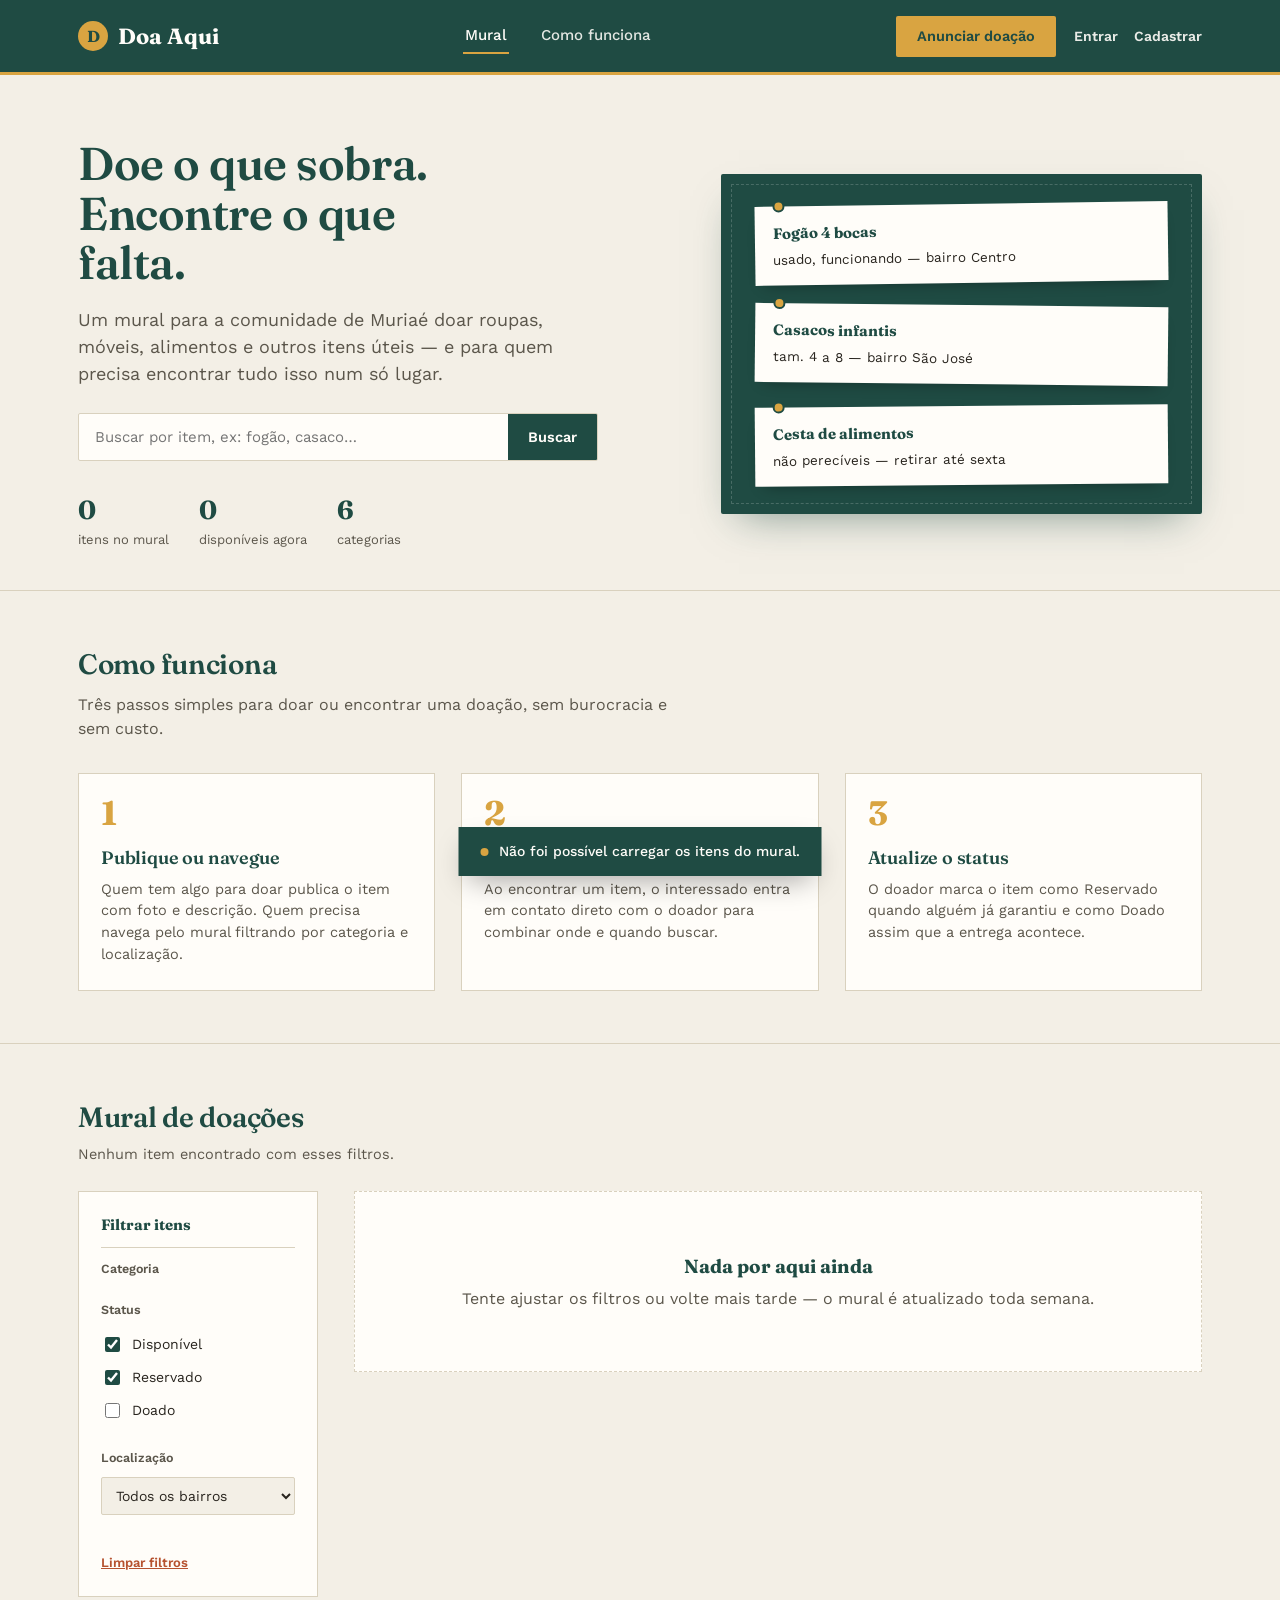
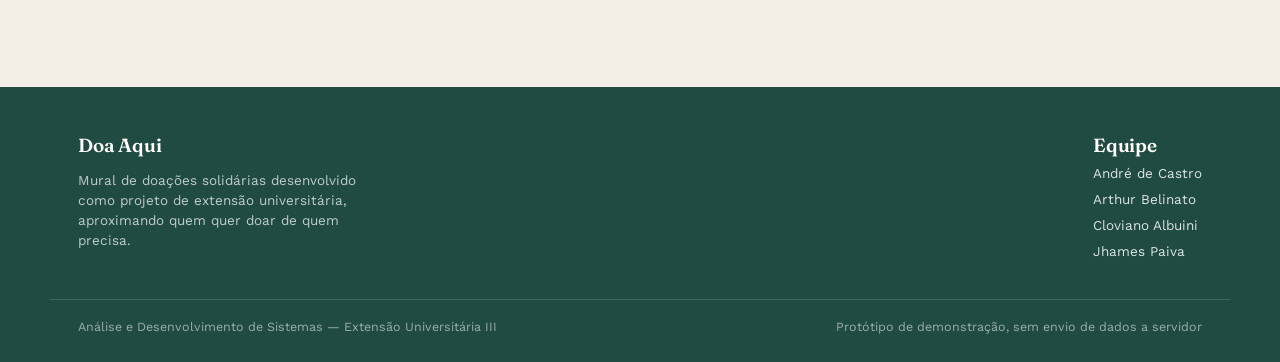
==== doa-aqui/index.html @ b6e9035e "first commit" ====
<!DOCTYPE html>
<html lang="pt-BR">
<head>
<meta charset="UTF-8">
<meta name="viewport" content="width=device-width, initial-scale=1.0">
<title>Doa Aqui — Mural de Doações Solidárias</title>
<link rel="preconnect" href="https://fonts.googleapis.com">
<link href="https://fonts.googleapis.com/css2?family=Fraunces:opsz,wght@9..144,500;9..144,600;9..144,700&family=Work+Sans:wght@400;500;600;700&display=swap" rel="stylesheet">
<link rel="stylesheet" href="css/base.css">
<link rel="stylesheet" href="css/cabecalho.css">
<link rel="stylesheet" href="css/hero.css">
<link rel="stylesheet" href="css/como-funciona.css">
<link rel="stylesheet" href="css/mural.css">
<link rel="stylesheet" href="css/modal.css">
<link rel="stylesheet" href="css/toast.css">
<link rel="stylesheet" href="css/admin.css">
<link rel="stylesheet" href="css/rodape.css">
<link rel="stylesheet" href="css/responsivo.css">
</head>
<body>

<header class="site">
  <div class="wrap">
    <a href="index.html" class="logo"><span class="mark">D</span>Doa Aqui</a>
    <nav class="main">
      <a href="index.html" class="active">Mural</a>
      <a href="index.html#como-funciona">Como funciona</a>
      <a href="admin.html" id="nav-admin">Painel administrativo</a>
    </nav>
    <div class="header-actions">
      <button class="btn btn-gold" id="btn-open-form">Anunciar doação</button>
      <div class="auth-area" id="auth-area"></div>
    </div>
  </div>
</header>

<main>

  <section class="hero">
    <div class="wrap hero-grid">
      <div>
        <h1>Doe o que sobra. Encontre o que falta.</h1>
        <p class="lead">Um mural para a comunidade de Muriaé doar roupas, móveis, alimentos e outros itens úteis — e para quem precisa encontrar tudo isso num só lugar.</p>
        <form class="search-box" id="search-form">
          <input type="text" id="search-input" placeholder="Buscar por item, ex: fogão, casaco…" aria-label="Buscar item">
          <button type="submit">Buscar</button>
        </form>
        <div class="stat-row">
          <div class="stat"><b id="stat-total">—</b><span>itens no mural</span></div>
          <div class="stat"><b id="stat-disponiveis">—</b><span>disponíveis agora</span></div>
          <div class="stat"><b>6</b><span>categorias</span></div>
        </div>
      </div>
      <div class="hero-board" aria-hidden="true">
        <div class="tag-note" style="--r:-0.8deg"><span class="pin"></span><b>Fogão 4 bocas</b>usado, funcionando — bairro Centro</div>
        <div class="tag-note" style="--r:0.6deg"><span class="pin"></span><b>Casacos infantis</b>tam. 4 a 8 — bairro São José</div>
        <div class="tag-note" style="--r:-0.5deg"><span class="pin"></span><b>Cesta de alimentos</b>não perecíveis — retirar até sexta</div>
      </div>
    </div>
  </section>

  <section class="how" id="como-funciona">
    <div class="wrap">
      <h2>Como funciona</h2>
      <p class="sub">Três passos simples para doar ou encontrar uma doação, sem burocracia e sem custo.</p>
      <div class="steps">
        <div class="step">
          <div class="num">1</div>
          <h3>Publique ou navegue</h3>
          <p>Quem tem algo para doar publica o item com foto e descrição. Quem precisa navega pelo mural filtrando por categoria e localização.</p>
        </div>
        <div class="step">
          <div class="num">2</div>
          <h3>Combine a retirada</h3>
          <p>Ao encontrar um item, o interessado entra em contato direto com o doador para combinar onde e quando buscar.</p>
        </div>
        <div class="step">
          <div class="num">3</div>
          <h3>Atualize o status</h3>
          <p>O doador marca o item como Reservado quando alguém já garantiu e como Doado assim que a entrega acontece.</p>
        </div>
      </div>
    </div>
  </section>

  <section class="mural" id="mural">
    <div class="wrap">
      <div class="mural-head">
        <div>
          <h2>Mural de doações</h2>
          <p id="results-count">Carregando itens…</p>
        </div>
      </div>
      <div class="mural-layout">
        <aside class="filters">
          <h4>Filtrar itens</h4>
          <div class="filter-group">
            <span class="label">Categoria</span>
            <div id="category-filters"></div>
          </div>
          <div class="filter-group">
            <span class="label">Status</span>
            <label class="chip-option"><input type="checkbox" class="status-filter" value="Disponível" checked> Disponível</label>
            <label class="chip-option"><input type="checkbox" class="status-filter" value="Reservado" checked> Reservado</label>
            <label class="chip-option"><input type="checkbox" class="status-filter" value="Doado"> Doado</label>
          </div>
          <div class="filter-group">
            <span class="label">Localização</span>
            <select class="filter-select" id="location-filter">
              <option value="">Todos os bairros</option>
            </select>
          </div>
          <button class="clear-filters" id="clear-filters">Limpar filtros</button>
        </aside>
        <div>
          <div class="grid" id="items-grid"></div>
        </div>
      </div>
    </div>
  </section>
</main>

<footer>
  <div class="wrap footer-grid">
    <div>
      <h3>Doa Aqui</h3>
      <p>Mural de doações solidárias desenvolvido como projeto de extensão universitária, aproximando quem quer doar de quem precisa.</p>
    </div>
    <div>
      <h3>Equipe</h3>
      <ul class="team-list">
        <li>André de Castro</li>
        <li>Arthur Belinato</li>
        <li>Cloviano Albuini</li>
        <li>Jhames Paiva</li>
      </ul>
    </div>
  </div>
  <div class="wrap foot-bottom">
    <span>Análise e Desenvolvimento de Sistemas — Extensão Universitária III</span>
    <span>Protótipo de demonstração, sem envio de dados a servidor</span>
  </div>
</footer>

<div class="overlay" id="detail-overlay">
  <div class="modal">
    <div class="modal-head">
      <h3>Detalhes do item</h3>
      <button class="modal-close" data-close>&times;</button>
    </div>
    <div class="modal-body" id="detail-body"></div>
  </div>
</div>

<div class="overlay" id="form-overlay">
  <div class="modal">
    <div class="modal-head">
      <h3>Anunciar uma doação</h3>
      <button class="modal-close" data-close>&times;</button>
    </div>
    <div class="modal-body">
      <form id="new-item-form">
        <div class="field">
          <label for="f-title">Nome do item</label>
          <input type="text" id="f-title" placeholder="Ex: Guarda-roupa 3 portas" required>
        </div>
        <div class="field-row">
          <div class="field">
            <label for="f-category">Categoria</label>
            <select id="f-category" required>
              <option value="">Selecione</option>
            </select>
          </div>
          <div class="field">
            <label for="f-location">Bairro</label>
            <select id="f-location" required>
              <option value="">Selecione</option>
            </select>
          </div>
        </div>
        <div class="field">
          <label for="f-desc">Descrição</label>
          <textarea id="f-desc" placeholder="Conte o estado do item e detalhes que ajudam quem for buscar" required></textarea>
        </div>
        <div class="field">
          <label for="f-foto">Foto do item — opcional</label>
          <label class="upload-box" for="f-foto">
            <b>Arraste uma foto ou clique para escolher</b>
            <span id="f-foto-hint">JPG, PNG ou WEBP, até 5MB</span>
          </label>
          <input type="file" id="f-foto" accept="image/jpeg,image/png,image/webp" style="display:none;">
        </div>
        <div class="field">
          <label for="f-contact">Contato (WhatsApp) — opcional</label>
          <input type="text" id="f-contact" placeholder="Deixe em branco para usar o telefone do seu cadastro">
        </div>
        <p class="hint">Seu anúncio entra na fila de moderação e aparece no mural após aprovação.</p>
        <div class="modal-actions" style="margin-top:18px;">
          <button type="submit" class="btn btn-forest">Publicar doação</button>
          <button type="button" class="btn btn-ghost" data-close>Cancelar</button>
        </div>
      </form>
    </div>
  </div>
</div>

<div class="overlay" id="login-overlay">
  <div class="modal">
    <div class="modal-head">
      <h3>Entrar</h3>
      <button class="modal-close" data-close>&times;</button>
    </div>
    <div class="modal-body">
      <form id="login-form">
        <div class="field">
          <label for="l-email">E-mail</label>
          <input type="email" id="l-email" placeholder="seu@email.com" required>
        </div>
        <div class="field">
          <label for="l-senha">Senha</label>
          <input type="password" id="l-senha" required>
        </div>
        <p class="hint">Ainda não tem conta? <a href="#" id="link-ir-cadastro">Cadastre-se</a>.</p>
        <div class="modal-actions" style="margin-top:18px;">
          <button type="submit" class="btn btn-forest">Entrar</button>
          <button type="button" class="btn btn-ghost" data-close>Cancelar</button>
        </div>
      </form>
    </div>
  </div>
</div>

<div class="overlay" id="cadastro-overlay">
  <div class="modal">
    <div class="modal-head">
      <h3>Criar conta</h3>
      <button class="modal-close" data-close>&times;</button>
    </div>
    <div class="modal-body">
      <form id="cadastro-form">
        <div class="field">
          <label for="c-nome">Nome</label>
          <input type="text" id="c-nome" placeholder="Seu nome completo" required>
        </div>
        <div class="field">
          <label for="c-email">E-mail</label>
          <input type="email" id="c-email" placeholder="seu@email.com" required>
        </div>
        <div class="field">
          <label for="c-telefone">Telefone (WhatsApp)</label>
          <input type="text" id="c-telefone" placeholder="(32) 9____-____" required>
        </div>
        <div class="field-row">
          <div class="field">
            <label for="c-senha">Senha</label>
            <input type="password" id="c-senha" required>
          </div>
          <div class="field">
            <label for="c-confirma">Confirmar senha</label>
            <input type="password" id="c-confirma" required>
          </div>
        </div>
        <p class="hint">Já tem conta? <a href="#" id="link-ir-login">Entrar</a>.</p>
        <div class="modal-actions" style="margin-top:18px;">
          <button type="submit" class="btn btn-forest">Criar conta</button>
          <button type="button" class="btn btn-ghost" data-close>Cancelar</button>
        </div>
      </form>
    </div>
  </div>
</div>

<div class="overlay" id="mine-overlay">
  <div class="modal">
    <div class="modal-head">
      <h3>Meus anúncios</h3>
      <button class="modal-close" data-close>&times;</button>
    </div>
    <div class="modal-body" id="mine-body"></div>
  </div>
</div>

<div class="toast" id="toast"><span class="dot"></span><span id="toast-text"></span></div>

<script src="js/dados.js"></script>
<script src="js/api.js"></script>
<script src="js/utilitarios.js"></script>
<script src="js/modais.js"></script>
<script src="js/auth.js"></script>
<script src="js/meus-anuncios.js"></script>
<script src="js/mural.js"></script>
<script src="js/detalhe.js"></script>
<script src="js/filtros.js"></script>
<script src="js/formulario.js"></script>
<script src="js/init-mural.js"></script>
</body>
</html>
---- doa-aqui/css/base.css ----
:root{
    --forest:#1F4B43;
    --forest-light:#2F6259;
    --forest-pale:#E4ECE9;
    --gold:#D9A441;
    --gold-pale:#F6E8CB;
    --brick:#B6522F;
    --brick-pale:#F3E1D6;
    --gray:#8C8577;
    --gray-pale:#EAE6DD;
    --paper:#F3EFE6;
    --paper-alt:#EAE3D3;
    --ink:#28241E;
    --ink-soft:#5B564B;
    --line:#D9D1BE;
    --white:#FFFDF9;
    --radius:2px;
  }
  *{box-sizing:border-box;}
  html{scroll-behavior:smooth;}
  body{
    margin:0;
    background:var(--paper);
    color:var(--ink);
    font-family:'Work Sans',sans-serif;
    font-size:16px;
    line-height:1.5;
  }
  h1,h2,h3,.display{
    font-family:'Fraunces',serif;
    font-weight:600;
    color:var(--forest);
    margin:0;
    letter-spacing:-0.01em;
  }
  a{color:inherit;}
  button{font-family:inherit;cursor:pointer;}
  img{display:block;max-width:100%;}
  .wrap{max-width:1180px;margin:0 auto;padding:0 28px;}
  :focus-visible{outline:3px solid var(--gold);outline-offset:2px;}

  .btn{
    display:inline-flex;align-items:center;gap:8px;
    padding:11px 20px;border-radius:var(--radius);
    font-weight:600;font-size:14.5px;border:1.5px solid transparent;
    text-decoration:none;transition:transform .12s ease;
  }
  .btn:active{transform:translateY(1px);}
  .btn-gold{background:var(--gold);color:var(--forest);}
  .btn-gold:hover{background:#E4B25C;}
  .btn-outline{background:transparent;color:var(--white);border-color:rgba(255,255,255,.5);}
  .btn-outline:hover{border-color:var(--white);}
  .btn-forest{background:var(--forest);color:var(--white);}
  .btn-forest:hover{background:var(--forest-light);}
  .btn-ghost{background:transparent;color:var(--forest);border-color:var(--line);}
  .btn-ghost:hover{border-color:var(--forest);}
  .btn-brick{background:var(--brick);color:var(--white);}
  .btn-brick:hover{background:#9c4527;}
  .btn-sm{padding:8px 14px;font-size:13.5px;}
---- doa-aqui/css/cabecalho.css ----
header.site{
    background:var(--forest);
    color:var(--white);
    position:sticky;top:0;z-index:40;
    border-bottom:3px solid var(--gold);
  }
  header.site .wrap{
    display:flex;align-items:center;justify-content:space-between;
    height:72px;
  }
  .logo{
    display:flex;align-items:center;gap:10px;
    font-family:'Fraunces',serif;font-weight:700;font-size:22px;color:var(--white);
    text-decoration:none;
  }
  .logo .mark{
    width:30px;height:30px;border-radius:50%;
    background:var(--gold);
    display:flex;align-items:center;justify-content:center;
    color:var(--forest);font-weight:700;font-size:16px;
  }
  nav.main{display:flex;align-items:center;gap:30px;}
  nav.main a{
    color:var(--white);text-decoration:none;font-size:15px;font-weight:500;
    opacity:.88;padding:6px 2px;border-bottom:2px solid transparent;
  }
  nav.main a:hover{opacity:1;border-color:var(--gold);}
  nav.main a.active{opacity:1;border-color:var(--gold);}

  .header-actions{display:flex;align-items:center;gap:18px;}

  .auth-links{display:flex;align-items:center;gap:16px;}
  .auth-links a{color:var(--white);text-decoration:none;font-size:14px;font-weight:600;opacity:.9;}
  .auth-links a:hover{opacity:1;text-decoration:underline;}

  .auth-user{display:flex;align-items:center;gap:12px;}
  .user-chip{
    display:flex;align-items:center;gap:8px;background:rgba(255,255,255,.14);
    padding:6px 12px 6px 6px;border-radius:20px;font-size:13.5px;font-weight:600;color:var(--white);
  }
  .user-chip .avatar{
    width:24px;height:24px;border-radius:50%;background:var(--gold);color:var(--forest);
    display:flex;align-items:center;justify-content:center;font-weight:700;font-size:12.5px;flex-shrink:0;
  }
  .link-btn{background:none;border:none;color:var(--white);opacity:.85;font-size:13px;text-decoration:underline;padding:0;}
  .link-btn:hover{opacity:1;}
---- doa-aqui/css/hero.css ----
.hero{padding:64px 0 40px;}
  .hero-grid{
    display:grid;grid-template-columns:1.1fr .9fr;gap:56px;align-items:center;
  }
  .hero h1{
    font-size:46px;line-height:1.08;max-width:11.5ch;
  }
  .hero p.lead{
    font-size:18px;color:var(--ink-soft);max-width:46ch;margin:18px 0 26px;
  }
  .search-box{
    display:flex;background:var(--white);border:1.5px solid var(--line);
    border-radius:var(--radius);overflow:hidden;max-width:520px;
  }
  .search-box input{
    flex:1;border:0;padding:14px 16px;font-size:15px;font-family:inherit;background:transparent;color:var(--ink);
  }
  .search-box input:focus{outline:none;}
  .search-box button{
    border:0;background:var(--forest);color:var(--white);padding:0 20px;font-weight:600;font-size:14.5px;
  }
  .search-box button:hover{background:var(--forest-light);}
  .stat-row{display:flex;gap:30px;margin-top:30px;flex-wrap:wrap;}
  .stat{display:flex;flex-direction:column;}
  .stat b{font-family:'Fraunces',serif;font-size:26px;color:var(--forest);font-weight:700;}
  .stat span{font-size:13px;color:var(--ink-soft);}

  .hero-board{
    background:var(--forest);
    border-radius:var(--radius);
    padding:30px 34px;
    position:relative;
    box-shadow:0 18px 40px -18px rgba(31,75,67,.55);
    display:flex;flex-direction:column;gap:22px;
  }
  .hero-board::before{
    content:"";position:absolute;inset:10px;border:1px dashed rgba(255,255,255,.18);
    pointer-events:none;
  }
  .tag-note{
    background:var(--white);color:var(--ink);padding:16px 18px;
    font-size:13.5px;position:relative;transform:rotate(var(--r,0deg));
    box-shadow:0 8px 16px -10px rgba(0,0,0,.45);
  }
  .tag-note b{display:block;font-family:'Fraunces',serif;font-size:15px;color:var(--forest);margin-bottom:4px;}
  .tag-note .pin{
    position:absolute;top:-6px;left:18px;width:12px;height:12px;border-radius:50%;
    background:var(--gold);border:2px solid var(--forest);
  }
---- doa-aqui/css/como-funciona.css ----
.how{padding:52px 0;border-top:1px solid var(--line);border-bottom:1px solid var(--line);}
  .how h2{font-size:28px;margin-bottom:8px;}
  .how p.sub{color:var(--ink-soft);margin:0 0 32px;max-width:60ch;}
  .steps{display:grid;grid-template-columns:repeat(3,1fr);gap:26px;}
  .step{padding:22px 22px 24px;background:var(--white);border:1px solid var(--line);}
  .step .num{
    font-family:'Fraunces',serif;font-size:34px;color:var(--gold);font-weight:700;line-height:1;
  }
  .step h3{font-size:18px;margin:14px 0 8px;}
  .step p{margin:0;color:var(--ink-soft);font-size:14.5px;}
---- doa-aqui/css/mural.css ----
.mural{padding:52px 0 70px;}
  .mural-head{display:flex;justify-content:space-between;align-items:flex-end;margin-bottom:26px;flex-wrap:wrap;gap:14px;}
  .mural-head h2{font-size:28px;}
  .mural-head p{color:var(--ink-soft);margin:6px 0 0;font-size:14.5px;}
  .mural-layout{display:grid;grid-template-columns:240px 1fr;gap:36px;align-items:flex-start;}

  .filters{
    background:var(--white);border:1px solid var(--line);padding:22px;position:sticky;top:92px;
  }
  .filters h4{
    font-family:'Fraunces',serif;font-size:15px;color:var(--forest);margin:0 0 12px;
    padding-bottom:10px;border-bottom:1px solid var(--line);
  }
  .filter-group{margin-bottom:22px;}
  .filter-group:last-child{margin-bottom:0;}
  .filter-group .label{font-size:12.5px;font-weight:600;color:var(--ink-soft);margin-bottom:9px;display:block;}
  .chip-option{
    display:flex;align-items:center;gap:9px;padding:6px 0;font-size:14px;cursor:pointer;color:var(--ink);
  }
  .chip-option input{accent-color:var(--forest);width:15px;height:15px;}
  select.filter-select{
    width:100%;padding:9px 10px;border:1px solid var(--line);background:var(--paper);
    font-family:inherit;font-size:14px;color:var(--ink);border-radius:var(--radius);
  }
  .clear-filters{
    margin-top:18px;background:none;border:none;color:var(--brick);font-size:13px;
    font-weight:600;padding:0;text-decoration:underline;
  }

  .grid{display:grid;grid-template-columns:repeat(3,1fr);gap:22px;}
  .card{
    background:var(--white);border:1px solid var(--line);cursor:pointer;
    display:flex;flex-direction:column;transition:box-shadow .15s ease,border-color .15s ease;
    position:relative;
  }
  .card:hover{box-shadow:0 14px 28px -18px rgba(40,36,30,.35);border-color:#c9c0a6;}
  .card .photo{
    height:150px;position:relative;overflow:hidden;background:var(--paper-alt);
  }
  .card .photo img{width:100%;height:100%;object-fit:cover;filter:saturate(.92) sepia(.06);}
  .status-tag{
    position:absolute;top:10px;right:0;padding:5px 12px 5px 10px;font-size:11.5px;
    font-weight:700;color:var(--white);letter-spacing:.02em;
  }
  .status-disponivel{background:var(--forest);}
  .status-reservado{background:var(--gold);color:var(--forest);}
  .status-doado{background:var(--gray);}
  .card .body{padding:16px 16px 18px;display:flex;flex-direction:column;gap:8px;flex:1;}
  .cat-label{font-size:11.5px;font-weight:600;color:var(--forest-light);}
  .card h3{font-size:16.5px;line-height:1.3;}
  .card .desc{font-size:13.5px;color:var(--ink-soft);flex:1;
    display:-webkit-box;-webkit-line-clamp:2;-webkit-box-orient:vertical;overflow:hidden;}
  .card .meta{
    display:flex;justify-content:space-between;align-items:center;font-size:12.5px;
    color:var(--ink-soft);padding-top:10px;border-top:1px dashed var(--line);
  }
  .new-badge{
    position:absolute;top:10px;left:10px;background:var(--brick);color:var(--white);
    font-size:10.5px;font-weight:700;padding:4px 8px;
  }
  .empty-state{
    grid-column:1/-1;text-align:center;padding:60px 20px;color:var(--ink-soft);
    background:var(--white);border:1px dashed var(--line);
  }
  .empty-state b{display:block;color:var(--forest);font-family:'Fraunces',serif;font-size:19px;margin-bottom:6px;}
---- doa-aqui/css/modal.css ----
.overlay{
    position:fixed;inset:0;background:rgba(20,18,14,.55);display:none;
    align-items:flex-start;justify-content:center;z-index:100;padding:40px 20px;overflow-y:auto;
  }
  .overlay.open{display:flex;}
  .modal{
    background:var(--white);max-width:600px;width:100%;margin-top:20px;
    box-shadow:0 30px 60px -20px rgba(0,0,0,.4);
  }
  .modal-head{
    display:flex;justify-content:space-between;align-items:center;padding:18px 22px;
    border-bottom:1px solid var(--line);
  }
  .modal-head h3{font-size:19px;}
  .modal-close{
    background:none;border:none;font-size:22px;line-height:1;color:var(--ink-soft);padding:4px;
  }
  .modal-close:hover{color:var(--brick);}
  .modal-body{padding:22px;}
  .detail-photo{height:230px;background:var(--paper-alt);margin-bottom:18px;overflow:hidden;}
  .detail-photo img{width:100%;height:100%;object-fit:cover;filter:saturate(.92) sepia(.06);}
  .detail-tags{display:flex;gap:8px;margin-bottom:12px;flex-wrap:wrap;}
  .pill{font-size:12px;font-weight:600;padding:5px 11px;border-radius:20px;}
  .pill-cat{background:var(--forest-pale);color:var(--forest);}
  .pill-status-disponivel{background:var(--forest);color:var(--white);}
  .pill-status-reservado{background:var(--gold-pale);color:#8a6113;}
  .pill-status-doado{background:var(--gray-pale);color:var(--gray);}
  .detail-desc{font-size:14.5px;color:var(--ink);line-height:1.6;margin-bottom:16px;}
  .detail-meta{
    display:grid;grid-template-columns:1fr 1fr;gap:12px;font-size:13.5px;color:var(--ink-soft);
    background:var(--paper);padding:14px;margin-bottom:18px;border:1px solid var(--line);
  }
  .detail-meta b{display:block;color:var(--ink);font-size:14px;}
  .modal-actions{display:flex;gap:10px;}

  .field{margin-bottom:16px;}
  .field label{display:block;font-size:13px;font-weight:600;color:var(--ink);margin-bottom:6px;}
  .field input[type=text],.field textarea,.field select{
    width:100%;padding:11px 12px;border:1px solid var(--line);background:var(--paper);
    font-family:inherit;font-size:14.5px;color:var(--ink);border-radius:var(--radius);
  }
  .field textarea{resize:vertical;min-height:80px;}
  .field-row{display:grid;grid-template-columns:1fr 1fr;gap:14px;}
  .upload-box{
    display:block;cursor:pointer;
    border:1.5px dashed var(--line);padding:22px;text-align:center;color:var(--ink-soft);
    font-size:13.5px;background:var(--paper);
  }
  .upload-box:hover{border-color:var(--forest);}
  .upload-box b{display:block;color:var(--forest);margin-bottom:4px;font-size:14px;}
  .detail-photo{width:100%;height:220px;object-fit:cover;border:1px solid var(--line);margin-bottom:16px;filter:saturate(.92) sepia(.06);}
  .hint{font-size:12.5px;color:var(--ink-soft);margin-top:5px;}
---- doa-aqui/css/toast.css ----
.toast{
    position:fixed;bottom:24px;left:50%;transform:translateX(-50%) translateY(20px);
    background:var(--forest);color:var(--white);padding:14px 22px;font-size:14px;font-weight:500;
    box-shadow:0 12px 30px -10px rgba(0,0,0,.4);opacity:0;transition:all .25s ease;z-index:200;
    display:flex;align-items:center;gap:10px;
  }
  .toast.show{opacity:1;transform:translateX(-50%) translateY(0);}
  .toast .dot{width:8px;height:8px;border-radius:50%;background:var(--gold);flex-shrink:0;}
---- doa-aqui/css/admin.css ----
.admin-section{padding:44px 0 70px;}
  .admin-head{margin-bottom:26px;}
  .admin-head h2{font-size:26px;}
  .admin-head p{color:var(--ink-soft);margin:6px 0 0;}
  .admin-stats{display:grid;grid-template-columns:repeat(4,1fr);gap:16px;margin-bottom:34px;}
  .admin-stat{background:var(--white);border:1px solid var(--line);padding:18px 20px;}
  .admin-stat b{display:block;font-family:'Fraunces',serif;font-size:28px;color:var(--forest);}
  .admin-stat span{font-size:12.5px;color:var(--ink-soft);}
  .admin-panel{background:var(--white);border:1px solid var(--line);margin-bottom:26px;}
  .admin-panel-head{
    padding:16px 20px;border-bottom:1px solid var(--line);display:flex;justify-content:space-between;align-items:center;
  }
  .admin-panel-head h3{font-size:16.5px;}
  .count-badge{background:var(--brick-pale);color:var(--brick);font-size:12px;font-weight:700;padding:3px 10px;border-radius:20px;}
  table.admin-table{width:100%;border-collapse:collapse;}
  table.admin-table th{
    text-align:left;font-size:11.5px;text-transform:uppercase;letter-spacing:.03em;color:var(--ink-soft);
    padding:12px 20px;border-bottom:1px solid var(--line);font-weight:600;
  }
  table.admin-table td{padding:13px 20px;border-bottom:1px solid var(--line);font-size:14px;vertical-align:middle;}
  table.admin-table tr:last-child td{border-bottom:none;}
  .row-item{display:flex;align-items:center;gap:12px;}
  .row-thumb{width:42px;height:42px;background:var(--paper-alt);flex-shrink:0;overflow:hidden;}
  .row-thumb img{width:100%;height:100%;object-fit:cover;}
  .row-actions{display:flex;gap:8px;}
  .icon-btn{
    border:1px solid var(--line);background:var(--white);padding:6px 12px;font-size:12.5px;font-weight:600;
  }
  .icon-btn.approve{color:var(--forest);border-color:var(--forest);}
  .icon-btn.approve:hover{background:var(--forest);color:var(--white);}
  .icon-btn.reject{color:var(--brick);border-color:var(--brick);}
  .icon-btn.reject:hover{background:var(--brick);color:var(--white);}
  select.status-select{
    border:1px solid var(--line);padding:6px 8px;font-family:inherit;font-size:13px;background:var(--paper);
  }
  .empty-admin{padding:30px 20px;color:var(--ink-soft);font-size:14px;text-align:center;}

  .icon-btn.edit{color:var(--gray);border-color:var(--gray);}
  .icon-btn.edit:hover{background:var(--gray);color:var(--white);}
  .icon-btn.remove{color:var(--brick);border-color:var(--brick);}
  .icon-btn.remove:hover{background:var(--brick);color:var(--white);}
  .icon-btn.history{color:var(--forest);border-color:var(--line);}
  .icon-btn.history:hover{border-color:var(--forest);}

  .admin-metric-list{padding:18px 20px;display:flex;flex-direction:column;gap:10px;}
  .metric-row{display:flex;align-items:center;gap:12px;}
  .metric-row .metric-label{width:140px;flex-shrink:0;font-size:13.5px;color:var(--ink);}
  .metric-row .metric-bar-track{flex:1;height:10px;background:var(--paper-alt);border-radius:20px;overflow:hidden;}
  .metric-row .metric-bar-fill{height:100%;background:var(--forest);border-radius:20px;}
  .metric-row .metric-count{width:26px;text-align:right;font-weight:700;color:var(--forest);font-size:13.5px;}

  .acao-badge{font-size:11px;font-weight:700;padding:3px 9px;border-radius:20px;white-space:nowrap;}
  .acao-badge.Aprovado{background:var(--forest-pale);color:var(--forest);}
  .acao-badge.Rejeitado{background:var(--brick-pale);color:var(--brick);}
  .acao-badge.Editado{background:var(--gold-pale);color:#8a6113;}
  .acao-badge.Removido{background:var(--gray-pale);color:var(--gray);}

  .history-list{list-style:none;margin:0;padding:0;display:flex;flex-direction:column;gap:10px;}
  .history-list li{padding:10px 12px;background:var(--paper);border:1px solid var(--line);font-size:13.5px;display:flex;justify-content:space-between;gap:10px;}

  .mine-subtitle{font-size:12.5px;font-weight:700;color:var(--forest);text-transform:uppercase;letter-spacing:.04em;margin:22px 0 10px;}
  .mine-subtitle:first-child{margin-top:0;}
---- doa-aqui/css/rodape.css ----
footer{background:var(--forest);color:var(--white);padding:44px 0 26px;margin-top:20px;}
  .footer-grid{display:flex;justify-content:space-between;gap:30px;flex-wrap:wrap;}
  footer h3{color:var(--white);font-size:19px;}
  footer p{color:rgba(255,255,255,.72);font-size:13.5px;max-width:36ch;margin:10px 0 0;}
  .team-list{list-style:none;margin:0;padding:0;font-size:13.5px;color:rgba(255,255,255,.85);}
  .team-list li{padding:3px 0;}
  .foot-bottom{
    margin-top:34px;padding-top:18px;border-top:1px solid rgba(255,255,255,.15);
    font-size:12.5px;color:rgba(255,255,255,.55);display:flex;justify-content:space-between;flex-wrap:wrap;gap:8px;
  }
---- doa-aqui/css/responsivo.css ----
@media (max-width:920px){
    .hero-grid{grid-template-columns:1fr;}
    .steps{grid-template-columns:1fr;}
    .mural-layout{grid-template-columns:1fr;}
    .filters{position:static;}
    .grid{grid-template-columns:repeat(2,1fr);}
    .admin-stats{grid-template-columns:repeat(2,1fr);}
    nav.main{display:none;}
  }
  @media (max-width:600px){
    .hero h1{font-size:34px;}
    .grid{grid-template-columns:1fr;}
    .field-row{grid-template-columns:1fr;}
    .admin-stats{grid-template-columns:1fr 1fr;}
    table.admin-table{font-size:12px;}
    table.admin-table th:nth-child(3),table.admin-table td:nth-child(3){display:none;}
  }
  @media (prefers-reduced-motion:reduce){
    html{scroll-behavior:auto;}
    *{transition:none !important;}
  }
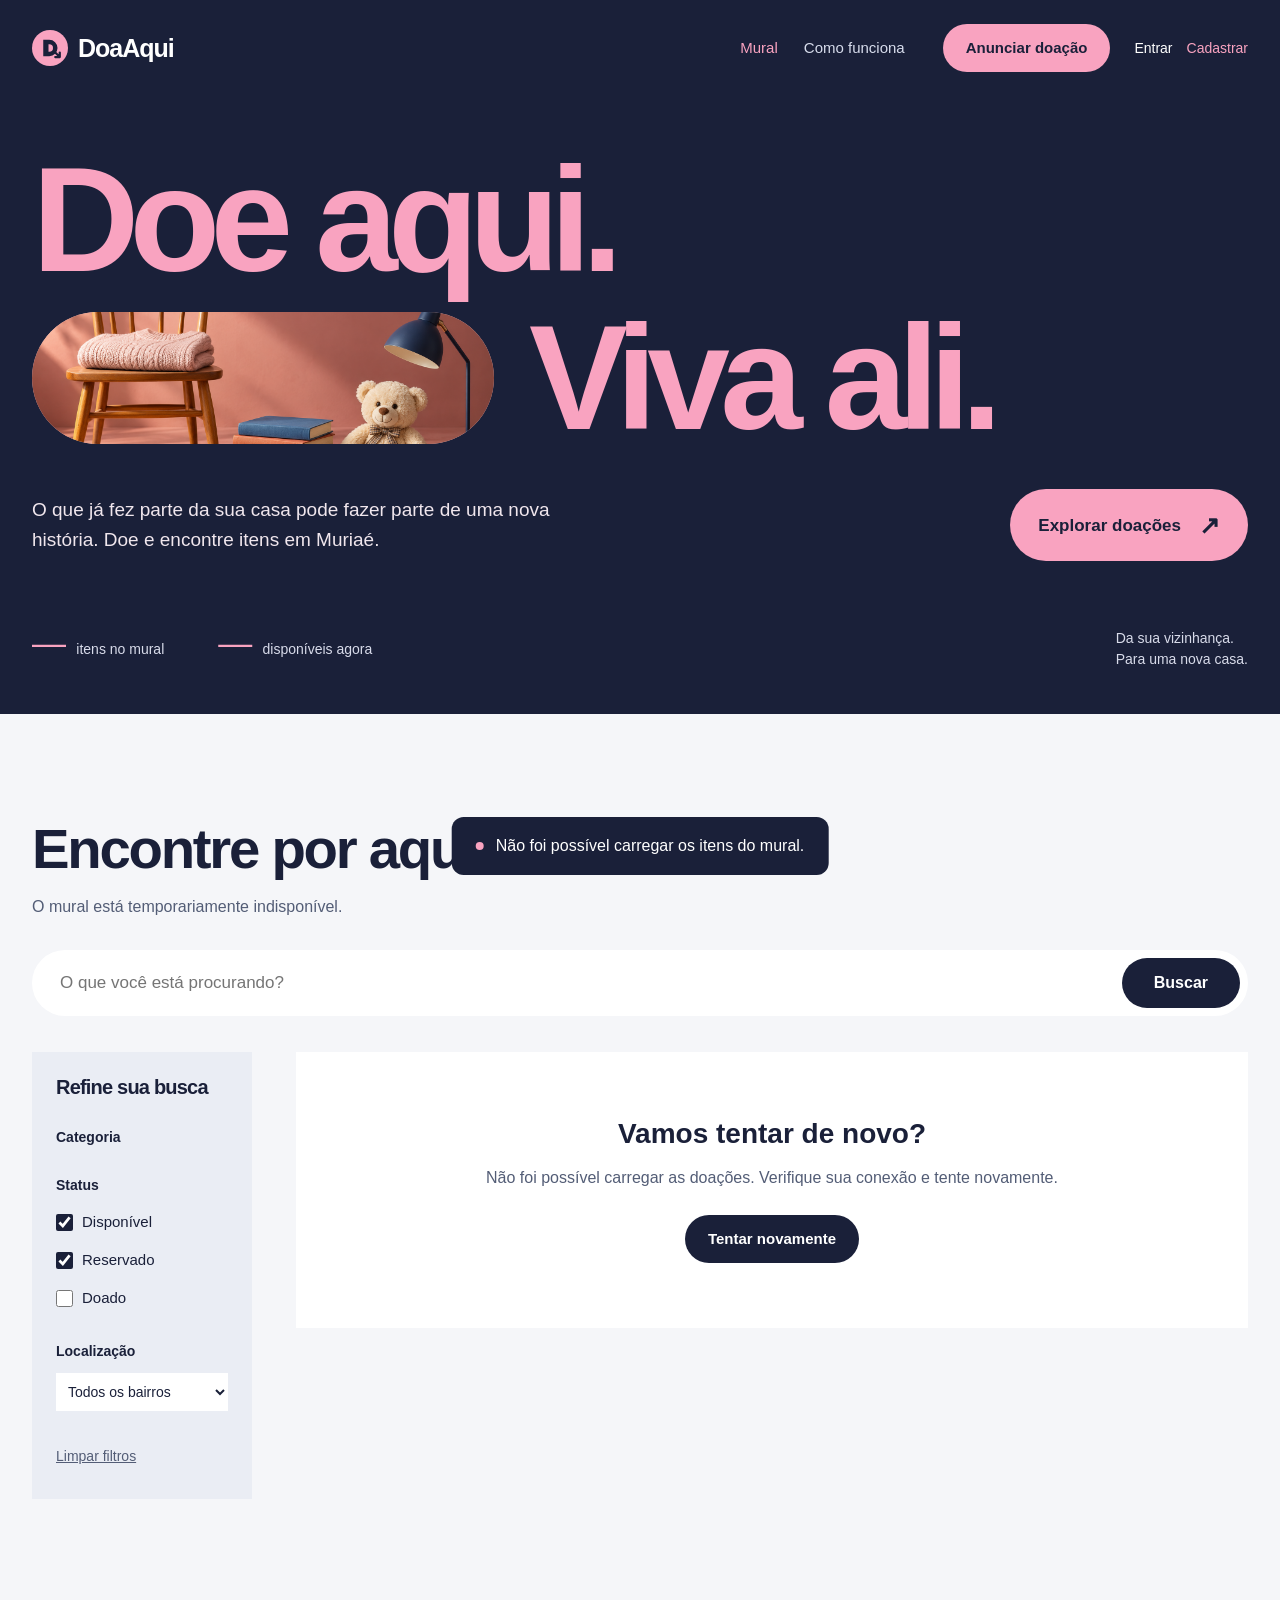
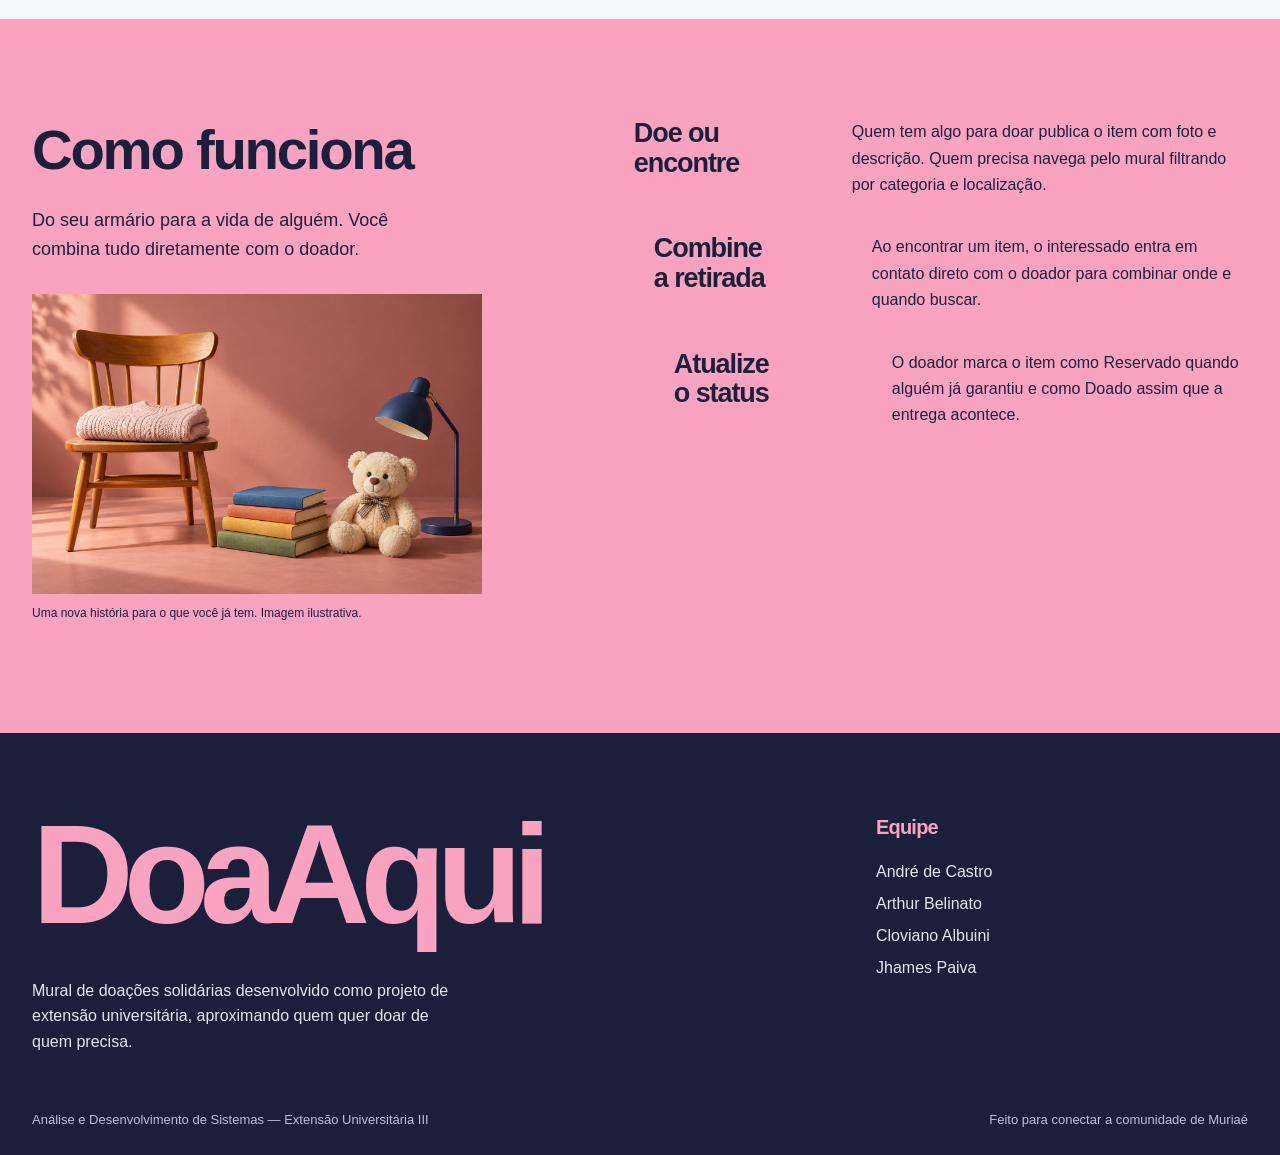
==== commit a45d59b9: "Atualizações Visuais do site" ====
--- a/doa-aqui/index.html
+++ b/doa-aqui/index.html
@@ -4,28 +4,22 @@
 <meta charset="UTF-8">
 <meta name="viewport" content="width=device-width, initial-scale=1.0">
 <title>Doa Aqui — Mural de Doações Solidárias</title>
-<link rel="preconnect" href="https://fonts.googleapis.com">
-<link href="https://fonts.googleapis.com/css2?family=Fraunces:opsz,wght@9..144,500;9..144,600;9..144,700&family=Work+Sans:wght@400;500;600;700&display=swap" rel="stylesheet">
-<link rel="stylesheet" href="css/base.css">
-<link rel="stylesheet" href="css/cabecalho.css">
-<link rel="stylesheet" href="css/hero.css">
-<link rel="stylesheet" href="css/como-funciona.css">
-<link rel="stylesheet" href="css/mural.css">
-<link rel="stylesheet" href="css/modal.css">
-<link rel="stylesheet" href="css/toast.css">
-<link rel="stylesheet" href="css/admin.css">
-<link rel="stylesheet" href="css/rodape.css">
-<link rel="stylesheet" href="css/responsivo.css">
+<meta name="theme-color" content="#1a2039">
+<meta name="description" content="Doe e encontre itens em Muriaé. Conecte-se com sua comunidade pelo DoaAqui.">
+<link rel="icon" href="assets/brand.svg" type="image/svg+xml">
+<link rel="stylesheet" href="css/identidade.css">
 </head>
 <body>
 
+<a class="skip-link" href="#conteudo">Pular para o conteúdo</a>
 <header class="site">
   <div class="wrap">
-    <a href="index.html" class="logo"><span class="mark">D</span>Doa Aqui</a>
-    <nav class="main">
+    <a href="index.html" class="logo"><img class="mark" src="assets/brand.svg" width="36" height="36" alt="">DoaAqui</a>
+    <button class="menu-toggle" type="button" aria-expanded="false" aria-controls="main-nav">Menu</button>
+    <nav class="main" id="main-nav" aria-label="Navegação principal">
       <a href="index.html" class="active">Mural</a>
       <a href="index.html#como-funciona">Como funciona</a>
-      <a href="admin.html" id="nav-admin">Painel administrativo</a>
+      <a href="admin.html" id="nav-admin">Administração</a>
     </nav>
     <div class="header-actions">
       <button class="btn btn-gold" id="btn-open-form">Anunciar doação</button>
@@ -34,52 +28,13 @@
   </div>
 </header>
 
-<main>
-
-  <section class="hero">
-    <div class="wrap hero-grid">
-      <div>
-        <h1>Doe o que sobra. Encontre o que falta.</h1>
-        <p class="lead">Um mural para a comunidade de Muriaé doar roupas, móveis, alimentos e outros itens úteis — e para quem precisa encontrar tudo isso num só lugar.</p>
-        <form class="search-box" id="search-form">
-          <input type="text" id="search-input" placeholder="Buscar por item, ex: fogão, casaco…" aria-label="Buscar item">
-          <button type="submit">Buscar</button>
-        </form>
-        <div class="stat-row">
-          <div class="stat"><b id="stat-total">—</b><span>itens no mural</span></div>
-          <div class="stat"><b id="stat-disponiveis">—</b><span>disponíveis agora</span></div>
-          <div class="stat"><b>6</b><span>categorias</span></div>
-        </div>
-      </div>
-      <div class="hero-board" aria-hidden="true">
-        <div class="tag-note" style="--r:-0.8deg"><span class="pin"></span><b>Fogão 4 bocas</b>usado, funcionando — bairro Centro</div>
-        <div class="tag-note" style="--r:0.6deg"><span class="pin"></span><b>Casacos infantis</b>tam. 4 a 8 — bairro São José</div>
-        <div class="tag-note" style="--r:-0.5deg"><span class="pin"></span><b>Cesta de alimentos</b>não perecíveis — retirar até sexta</div>
-      </div>
-    </div>
-  </section>
-
-  <section class="how" id="como-funciona">
+<main id="conteudo">
+
+  <section class="hero" aria-labelledby="hero-title">
     <div class="wrap">
-      <h2>Como funciona</h2>
-      <p class="sub">Três passos simples para doar ou encontrar uma doação, sem burocracia e sem custo.</p>
-      <div class="steps">
-        <div class="step">
-          <div class="num">1</div>
-          <h3>Publique ou navegue</h3>
-          <p>Quem tem algo para doar publica o item com foto e descrição. Quem precisa navega pelo mural filtrando por categoria e localização.</p>
-        </div>
-        <div class="step">
-          <div class="num">2</div>
-          <h3>Combine a retirada</h3>
-          <p>Ao encontrar um item, o interessado entra em contato direto com o doador para combinar onde e quando buscar.</p>
-        </div>
-        <div class="step">
-          <div class="num">3</div>
-          <h3>Atualize o status</h3>
-          <p>O doador marca o item como Reservado quando alguém já garantiu e como Doado assim que a entrega acontece.</p>
-        </div>
-      </div>
+      <h1 id="hero-title">Doe aqui.<span class="hero-second"><span class="hero-window"><img src="assets/objetos-doacao.png" alt="" width="1536" height="1024" fetchpriority="high"></span>Viva ali.</span></h1>
+      <div class="hero-bottom"><p class="lead">O que já fez parte da sua casa pode fazer parte de uma nova história. Doe e encontre itens em Muriaé.</p><a class="btn btn-gold hero-action" href="#mural">Explorar doações <span aria-hidden="true">↗</span></a></div>
+      <div class="stat-row" aria-label="Resumo do mural"><div class="stat"><b id="stat-total">—</b><span>itens no mural</span></div><div class="stat"><b id="stat-disponiveis">—</b><span>disponíveis agora</span></div><p>Da sua vizinhança.<br>Para uma nova casa.</p></div>
     </div>
   </section>
 
@@ -87,13 +42,14 @@
     <div class="wrap">
       <div class="mural-head">
         <div>
-          <h2>Mural de doações</h2>
-          <p id="results-count">Carregando itens…</p>
+          <h2>Encontre por aqui</h2>
+          <p id="results-count" role="status" aria-live="polite">Carregando itens…</p>
         </div>
       </div>
-      <div class="mural-layout">
+      <form class="search-box" id="search-form" role="search"><label class="sr-only" for="search-input">Buscar doações</label><input type="search" id="search-input" placeholder="O que você está procurando?" autocomplete="off"><button type="submit">Buscar</button></form>
+      <div class="mural-layout" data-ui>
         <aside class="filters">
-          <h4>Filtrar itens</h4>
+          <h3>Refine sua busca</h3><button type="button" id="filter-toggle" class="filter-toggle" aria-expanded="false">Mostrar filtros</button>
           <div class="filter-group">
             <span class="label">Categoria</span>
             <div id="category-filters"></div>
@@ -106,24 +62,48 @@
           </div>
           <div class="filter-group">
             <span class="label">Localização</span>
-            <select class="filter-select" id="location-filter">
+            <select class="filter-select" id="location-filter" aria-label="Filtrar por bairro">
               <option value="">Todos os bairros</option>
             </select>
           </div>
           <button class="clear-filters" id="clear-filters">Limpar filtros</button>
         </aside>
         <div>
-          <div class="grid" id="items-grid"></div>
+          <div class="grid" id="items-grid" aria-busy="true"><p class="loading-state">Buscando doações na comunidade…</p></div>
         </div>
       </div>
     </div>
   </section>
+  <section class="how" id="como-funciona">
+    <div class="wrap">
+      <h2>Como funciona</h2>
+      <p class="sub">Do seu armário para a vida de alguém. Você combina tudo diretamente com o doador.</p>
+      <figure class="how-photo"><img src="assets/objetos-doacao.png" width="1536" height="1024" alt="Composição ilustrativa de cadeira, roupas, livros e brinquedo, objetos que podem ser doados" loading="lazy"><figcaption>Uma nova história para o que você já tem. Imagem ilustrativa.</figcaption></figure><div class="steps">
+        <div class="step">
+
+          <h3>Doe ou encontre</h3>
+          <p>Quem tem algo para doar publica o item com foto e descrição. Quem precisa navega pelo mural filtrando por categoria e localização.</p>
+        </div>
+        <div class="step">
+
+          <h3>Combine a retirada</h3>
+          <p>Ao encontrar um item, o interessado entra em contato direto com o doador para combinar onde e quando buscar.</p>
+        </div>
+        <div class="step">
+
+          <h3>Atualize o status</h3>
+          <p>O doador marca o item como Reservado quando alguém já garantiu e como Doado assim que a entrega acontece.</p>
+        </div>
+      </div>
+    </div>
+  </section>
+
 </main>
 
 <footer>
   <div class="wrap footer-grid">
     <div>
-      <h3>Doa Aqui</h3>
+      <a class="footer-wordmark" href="index.html">DoaAqui</a>
       <p>Mural de doações solidárias desenvolvido como projeto de extensão universitária, aproximando quem quer doar de quem precisa.</p>
     </div>
     <div>
@@ -138,7 +118,7 @@
   </div>
   <div class="wrap foot-bottom">
     <span>Análise e Desenvolvimento de Sistemas — Extensão Universitária III</span>
-    <span>Protótipo de demonstração, sem envio de dados a servidor</span>
+    <span>Feito para conectar a comunidade de Muriaé</span>
   </div>
 </footer>
 
@@ -146,7 +126,7 @@
   <div class="modal">
     <div class="modal-head">
       <h3>Detalhes do item</h3>
-      <button class="modal-close" data-close>&times;</button>
+      <button class="modal-close" aria-label="Fechar janela" data-close>&times;</button>
     </div>
     <div class="modal-body" id="detail-body"></div>
   </div>
@@ -156,7 +136,7 @@
   <div class="modal">
     <div class="modal-head">
       <h3>Anunciar uma doação</h3>
-      <button class="modal-close" data-close>&times;</button>
+      <button class="modal-close" aria-label="Fechar janela" data-close>&times;</button>
     </div>
     <div class="modal-body">
       <form id="new-item-form">
@@ -185,7 +165,7 @@
         <div class="field">
           <label for="f-foto">Foto do item — opcional</label>
           <label class="upload-box" for="f-foto">
-            <b>Arraste uma foto ou clique para escolher</b>
+            <b>Escolha uma foto do item</b>
             <span id="f-foto-hint">JPG, PNG ou WEBP, até 5MB</span>
           </label>
           <input type="file" id="f-foto" accept="image/jpeg,image/png,image/webp" style="display:none;">
@@ -208,17 +188,17 @@
   <div class="modal">
     <div class="modal-head">
       <h3>Entrar</h3>
-      <button class="modal-close" data-close>&times;</button>
+      <button class="modal-close" aria-label="Fechar janela" data-close>&times;</button>
     </div>
     <div class="modal-body">
-      <form id="login-form">
+      <p class="form-intro">Bom ter você de volta. Entre para acompanhar suas doações.</p><form id="login-form">
         <div class="field">
           <label for="l-email">E-mail</label>
-          <input type="email" id="l-email" placeholder="seu@email.com" required>
+          <input type="email" id="l-email" autocomplete="email" placeholder="seu@email.com" required>
         </div>
         <div class="field">
           <label for="l-senha">Senha</label>
-          <input type="password" id="l-senha" required>
+          <input type="password" id="l-senha" autocomplete="current-password" required>
         </div>
         <p class="hint">Ainda não tem conta? <a href="#" id="link-ir-cadastro">Cadastre-se</a>.</p>
         <div class="modal-actions" style="margin-top:18px;">
@@ -234,30 +214,30 @@
   <div class="modal">
     <div class="modal-head">
       <h3>Criar conta</h3>
-      <button class="modal-close" data-close>&times;</button>
+      <button class="modal-close" aria-label="Fechar janela" data-close>&times;</button>
     </div>
     <div class="modal-body">
-      <form id="cadastro-form">
+      <p class="form-intro">Sua próxima boa ação começa por aqui.</p><form id="cadastro-form">
         <div class="field">
           <label for="c-nome">Nome</label>
-          <input type="text" id="c-nome" placeholder="Seu nome completo" required>
+          <input type="text" id="c-nome" autocomplete="name" placeholder="Seu nome completo" required>
         </div>
         <div class="field">
           <label for="c-email">E-mail</label>
-          <input type="email" id="c-email" placeholder="seu@email.com" required>
+          <input type="email" id="c-email" autocomplete="email" placeholder="seu@email.com" required>
         </div>
         <div class="field">
           <label for="c-telefone">Telefone (WhatsApp)</label>
-          <input type="text" id="c-telefone" placeholder="(32) 9____-____" required>
+          <input type="tel" id="c-telefone" autocomplete="tel" placeholder="(32) 9____-____" required>
         </div>
         <div class="field-row">
           <div class="field">
             <label for="c-senha">Senha</label>
-            <input type="password" id="c-senha" required>
+            <input type="password" id="c-senha" autocomplete="new-password" required>
           </div>
           <div class="field">
             <label for="c-confirma">Confirmar senha</label>
-            <input type="password" id="c-confirma" required>
+            <input type="password" id="c-confirma" autocomplete="new-password" required>
           </div>
         </div>
         <p class="hint">Já tem conta? <a href="#" id="link-ir-login">Entrar</a>.</p>
@@ -274,13 +254,13 @@
   <div class="modal">
     <div class="modal-head">
       <h3>Meus anúncios</h3>
-      <button class="modal-close" data-close>&times;</button>
+      <button class="modal-close" aria-label="Fechar janela" data-close>&times;</button>
     </div>
     <div class="modal-body" id="mine-body"></div>
   </div>
 </div>
 
-<div class="toast" id="toast"><span class="dot"></span><span id="toast-text"></span></div>
+<div class="toast" id="toast" role="status" aria-live="polite"><span class="dot"></span><span id="toast-text"></span></div>
 
 <script src="js/dados.js"></script>
 <script src="js/api.js"></script>
@@ -293,5 +273,6 @@
 <script src="js/filtros.js"></script>
 <script src="js/formulario.js"></script>
 <script src="js/init-mural.js"></script>
+<script src="js/interface.js"></script>
 </body>
 </html>
--- a/doa-aqui/css/identidade.css
+++ b/doa-aqui/css/identidade.css
@@ -0,0 +1,1580 @@
+@import url('https://api.fontshare.com/v2/css?f[]=general-sans@400,500,600,700&display=swap');
+:root {
+  --forest:#1a2039;
+  --forest-light:#303a60;
+  --forest-pale:#e7eaf3;
+  --gold:#f9a3c0;
+  --gold-pale:#fce4ed;
+  --brick:#a32e4a;
+  --brick-pale:#fce5eb;
+  --gray:#555e77;
+  --gray-pale:#edf0f5;
+  --paper:#f5f6f9;
+  --paper-alt:#e8eaf1;
+  --ink:#1a2039;
+  --ink-soft:#535d76;
+  --line:#c4cad8;
+  --white:#fff;
+  --radius:0;
+  --body-font:'General Sans',Arial,sans-serif;
+  --pink:#f9a3c0
+}
+* {
+  box-sizing:border-box
+}
+html {
+  scroll-behavior:smooth;
+  scroll-padding-top:100px
+}
+body {
+  margin:0;
+  background:var(--paper);
+  color:var(--ink);
+  font:16px/1.6 var(--body-font)
+}
+h1,h2,h3,h4,p {
+  margin:0
+}
+h1,h2,h3,h4 {
+  line-height:1.1;
+  letter-spacing:-.04em;
+  text-wrap:balance
+}
+h2 {
+  font-size:clamp(34px,4.4vw,62px)
+}
+h3 {
+  font-size:24px
+}
+p {
+  text-wrap:pretty
+}
+a {
+  color:inherit
+}
+button,input,select,textarea {
+  font:inherit
+}
+button,a,input,select,textarea {
+  -webkit-tap-highlight-color:transparent
+}
+button {
+  cursor:pointer
+}
+button:disabled {
+  cursor:wait;
+  opacity:.6
+}
+img {
+  display:block;
+  max-width:100%
+}
+button {
+  border:0
+}
+a,button {
+  touch-action:manipulation
+}
+:focus-visible {
+  outline:3px solid #c74677;
+  outline-offset:4px
+}
+::selection {
+  background:var(--pink);
+  color:var(--forest)
+}
+.wrap {
+  width:min(100% - 64px,1320px);
+  margin:auto
+}
+.sr-only {
+  position:absolute;
+  width:1px;
+  height:1px;
+  padding:0;
+  margin:-1px;
+  overflow:hidden;
+  clip:rect(0,0,0,0);
+  white-space:nowrap
+}
+.skip-link {
+  position:fixed;
+  top:-100px;
+  left:20px;
+  z-index:300;
+  padding:12px;
+  background:var(--pink)
+}
+.skip-link:focus {
+  top:12px
+}
+.site {
+  background:var(--forest);
+  color:var(--white)
+}
+.site>.wrap {
+  min-height:96px;
+  display:flex;
+  align-items:center;
+  gap:38px
+}
+.logo {
+  display:inline-flex;
+  align-items:center;
+  gap:10px;
+  font-size:25px;
+  font-weight:700;
+  letter-spacing:-1px;
+  text-decoration:none;
+  white-space:nowrap
+}
+.mark {
+  width:36px;
+  height:36px
+}
+.main {
+  display:flex;
+  gap:26px;
+  margin-left:auto;
+  align-items:center
+}
+.main a {
+  font-size:15px;
+  text-decoration:none;
+  color:#d7dcec;
+  white-space:nowrap
+}
+.main a:hover,.main a.active {
+  color:var(--pink)
+}
+.header-actions {
+  display:flex;
+  align-items:center;
+  gap:24px
+}
+.btn {
+  display:inline-flex;
+  justify-content:center;
+  align-items:center;
+  gap:18px;
+  min-height:48px;
+  padding:12px 23px;
+  border:0;
+  border-radius:100px;
+  font-weight:600;
+  font-size:15px;
+  text-decoration:none;
+  transition:transform .2s,opacity .2s;
+  background:var(--forest);
+  color:white
+}
+.btn:hover {
+  transform:translateY(-2px)
+}
+.btn:active {
+  transform:translateY(1px)
+}
+.btn-gold {
+  background:var(--pink);
+  color:var(--forest)
+}
+.btn-forest {
+  background:var(--forest);
+  color:white
+}
+.btn-ghost {
+  background:var(--paper-alt);
+  color:var(--ink)
+}
+.btn-brick {
+  background:var(--brick);
+  color:white
+}
+.btn-sm {
+  min-height:40px;
+  padding:8px 16px
+}
+.auth-links,.auth-user {
+  display:flex;
+  align-items:center;
+  gap:14px;
+  font-size:14px
+}
+.auth-links a {
+  text-decoration:none
+}
+.auth-links a:last-child {
+  color:var(--pink)
+}
+.user-chip {
+  display:flex;
+  gap:8px;
+  align-items:center
+}
+.avatar {
+  width:30px;
+  height:30px;
+  background:var(--forest-light);
+  display:grid;
+  place-items:center;
+  border-radius:50%;
+  color:var(--pink)
+}
+.link-btn {
+  background:none;
+  color:inherit;
+  padding:8px 0;
+  font-size:14px
+}
+.link-btn:hover {
+  text-decoration:underline
+}
+.menu-toggle {
+  display:none;
+  background:var(--forest-light);
+  color:white;
+  border-radius:100px;
+  padding:10px 16px;
+  min-height:44px
+}
+.hero {
+  background:var(--forest);
+  color:var(--pink);
+  padding:55px 0 44px;
+  overflow:hidden
+}
+.hero h1 {
+  font-size:clamp(76px,11.6vw,165px);
+  line-height:.93;
+  font-weight:600;
+  letter-spacing:-.065em
+}
+.hero-second {
+  display:flex;
+  align-items:center;
+  gap:35px;
+  margin-top:20px;
+  white-space:nowrap
+}
+.hero-window {
+  height:.89em;
+  width:38%;
+  flex-shrink:0;
+  overflow:hidden;
+  border-radius:100px;
+  display:block;
+  background:#dfb6be
+}
+.hero-window img {
+  width:100%;
+  height:100%;
+  object-fit:cover;
+  object-position:50% 53%;
+  animation:photo-drift 12s ease-in-out infinite alternate
+}
+.hero-bottom {
+  display:flex;
+  justify-content:space-between;
+  align-items:center;
+  gap:40px;
+  margin-top:42px
+}
+.lead {
+  max-width:560px;
+  color:#f0e6ed;
+  font-size:19px;
+  line-height:1.6
+}
+.hero-action {
+  min-height:58px;
+  padding:16px 28px;
+  font-size:17px
+}
+.hero-action span {
+  font-size:25px
+}
+.stat-row {
+  display:flex;
+  align-items:end;
+  gap:54px;
+  margin-top:54px
+}
+.stat {
+  display:flex;
+  align-items:baseline;
+  gap:12px
+}
+.stat b {
+  font-size:34px;
+  font-weight:500;
+  letter-spacing:-.05em
+}
+.stat span {
+  font-size:14px;
+  color:#d8dbea
+}
+.stat-row>p {
+  margin-left:auto;
+  color:#d8dbea;
+  font-size:14px;
+  line-height:1.5
+}
+.mural {
+  padding:104px 0 120px
+}
+.mural-head {
+  display:flex;
+  align-items:end;
+  justify-content:space-between
+}
+.mural-head p {
+  color:var(--ink-soft);
+  margin-top:15px
+}
+.search-box {
+  display:flex;
+  max-width:100%;
+  margin:30px 0 36px;
+  background:white;
+  padding:8px;
+  gap:8px;
+  border-radius:100px
+}
+.search-box input {
+  min-width:0;
+  flex:1;
+  border:0;
+  border-radius:100px;
+  background:transparent;
+  padding:10px 20px;
+  outline-offset:0;
+  color:var(--ink);
+  font-size:17px
+}
+.search-box button {
+  border-radius:100px;
+  background:var(--forest);
+  color:white;
+  padding:12px 32px;
+  font-weight:600
+}
+.mural-layout {
+  display:grid;
+  grid-template-columns:220px minmax(0,1fr);
+  gap:44px
+}
+.filters {
+  align-self:start;
+  background:#eaedf4;
+  padding:24px;
+  position:sticky;
+  top:24px
+}
+.filters h3 {
+  font-size:20px;
+  margin-bottom:28px
+}
+.filter-group {
+  margin-bottom:26px
+}
+.label {
+  display:block;
+  font-size:14px;
+  font-weight:700;
+  margin-bottom:10px
+}
+.chip-option {
+  display:flex;
+  align-items:center;
+  gap:9px;
+  margin:6px 0;
+  font-size:15px;
+  min-height:32px;
+  cursor:pointer
+}
+.chip-option input {
+  width:17px;
+  height:17px;
+  accent-color:var(--forest);
+  margin:0;
+  flex-shrink:0
+}
+.filter-select {
+  width:100%;
+  padding:10px 8px;
+  background:white;
+  border:0;
+  color:var(--ink);
+  font-size:14px
+}
+.clear-filters {
+  background:transparent;
+  text-decoration:underline;
+  padding:8px 0;
+  color:var(--ink-soft);
+  font-size:14px
+}
+.grid {
+  display:grid;
+  grid-template-columns:repeat(3,minmax(0,1fr));
+  gap:32px 22px
+}
+.card {
+  min-width:0;
+  background:white;
+  cursor:pointer;
+  transition:transform .25s;
+  animation:card-in .4s ease both
+}
+.card:hover {
+  transform:translateY(-5px)
+}
+.photo {
+  position:relative;
+  aspect-ratio:1.22;
+  overflow:hidden;
+  background:var(--paper-alt)
+}
+.photo img {
+  height:100%;
+  width:100%;
+  object-fit:cover;
+  transition:transform .4s
+}
+.card:hover .photo img {
+  transform:scale(1.045)
+}
+.status-tag,.new-badge {
+  position:absolute;
+  bottom:12px;
+  left:12px;
+  font-size:12px;
+  font-weight:600;
+  padding:5px 11px;
+  border-radius:100px
+}
+.status-disponivel {
+  background:#e0f0e9;
+  color:#205443
+}
+.status-reservado {
+  background:#fff0ca;
+  color:#634908
+}
+.status-doado {
+  background:#e7eaf3;
+  color:#424c68
+}
+.new-badge {
+  top:12px;
+  bottom:auto;
+  background:var(--pink)
+}
+.card .body {
+  padding:19px
+}
+.cat-label {
+  font-size:13px;
+  color:var(--ink-soft)
+}
+.card h3 {
+  font-size:21px;
+  line-height:1.2;
+  letter-spacing:-.035em;
+  margin:7px 0 10px;
+  overflow-wrap:anywhere
+}
+.desc {
+  font-size:14px;
+  color:var(--ink-soft);
+  display:-webkit-box;
+  -webkit-line-clamp:2;
+  -webkit-box-orient:vertical;
+  overflow:hidden;
+  line-height:1.55
+}
+.meta {
+  display:flex;
+  justify-content:space-between;
+  gap:10px;
+  margin-top:20px;
+  font-size:12px;
+  color:var(--ink-soft)
+}
+.card-link {
+  display:block;
+  margin-top:15px;
+  font-weight:600;
+  font-size:14px
+}
+.empty-state,.loading-state {
+  grid-column:1/-1;
+  background:white;
+  padding:65px 35px;
+  text-align:center;
+  color:var(--ink-soft);
+  align-self:start
+}
+.empty-state b {
+  display:block;
+  color:var(--ink);
+  font-size:28px;
+  line-height:1.2;
+  margin-bottom:15px
+}
+.empty-state .btn {
+  margin-top:24px
+}
+.loading-state {
+  animation:pulse 1.2s infinite alternate
+}
+.mural-intro {
+  margin-bottom:25px
+}
+.how {
+  background:var(--pink);
+  padding:100px 0 110px
+}
+.how .wrap {
+  display:grid;
+  grid-template-columns:1fr 1.2fr;
+  column-gap:90px
+}
+.how h2 {
+  grid-column:1;
+  align-self:end
+}
+.how .sub {
+  grid-column:1;
+  max-width:360px;
+  font-size:18px;
+  margin-top:25px
+}
+.steps {
+  grid-column:2;
+  grid-row:1/4;
+  display:flex;
+  flex-direction:column;
+  gap:36px
+}
+.step {
+  display:grid;
+  grid-template-columns:190px 1fr;
+  gap:28px
+}
+.step h3 {
+  font-size:27px;
+  font-weight:600
+}
+.step p {
+  font-size:16px;
+  line-height:1.65
+}
+.step:nth-child(2) {
+  padding-left:20px
+}
+.step:nth-child(3) {
+  padding-left:40px
+}
+footer {
+  background:var(--forest);
+  color:#e2e6f0;
+  padding:65px 0 25px;
+  overflow:hidden
+}
+.footer-grid {
+  display:grid;
+  grid-template-columns:2fr 1fr;
+  gap:100px
+}
+.footer-wordmark {
+  display:inline-block;
+  font-size:clamp(60px,11vw,155px);
+  line-height:1.1;
+  letter-spacing:-.07em;
+  font-weight:600;
+  color:var(--pink);
+  text-decoration:none;
+  margin-bottom:25px
+}
+.footer-grid p {
+  max-width:460px;
+  font-size:16px
+}
+.footer-grid h3 {
+  font-size:20px;
+  color:var(--pink);
+  margin:18px 0
+}
+.team-list {
+  list-style:none;
+  padding:0;
+  line-height:2;
+  margin:0
+}
+.foot-bottom {
+  display:flex;
+  justify-content:space-between;
+  gap:20px;
+  margin-top:55px;
+  font-size:13px;
+  color:#b9c0d6
+}
+.overlay {
+  position:fixed;
+  inset:0;
+  background:rgb(11 17 36 / .7);
+  display:none;
+  align-items:flex-start;
+  justify-content:center;
+  z-index:100;
+  padding:35px 20px;
+  overflow-y:auto;
+  overscroll-behavior:contain
+}
+.overlay.open {
+  display:flex
+}
+.modal {
+  width:100%;
+  max-width:600px;
+  margin:auto;
+  background:white;
+  color:var(--ink);
+  border-radius:16px;
+  overflow:hidden;
+  animation:card-in .2s ease
+}
+.modal-head {
+  display:flex;
+  align-items:center;
+  justify-content:space-between;
+  gap:20px;
+  padding:25px 30px;
+  background:var(--forest);
+  color:var(--pink)
+}
+.modal-head h3 {
+  font-size:27px
+}
+.modal-close {
+  display:grid;
+  place-items:center;
+  min-width:42px;
+  min-height:42px;
+  background:var(--forest-light);
+  color:white;
+  border-radius:100px;
+  font-size:28px;
+  line-height:1
+}
+.modal-body {
+  padding:30px
+}
+.form-intro {
+  color:var(--ink-soft);
+  margin-bottom:25px
+}
+.field {
+  margin-bottom:20px
+}
+.field label {
+  display:block;
+  margin-bottom:7px;
+  font-size:14px;
+  font-weight:600
+}
+.field input:not([type=file]),.field textarea,.field select {
+  display:block;
+  width:100%;
+  min-height:49px;
+  padding:12px 14px;
+  border:1px solid var(--line);
+  background:var(--paper);
+  border-radius:6px;
+  color:var(--ink);
+  font-size:16px
+}
+.field textarea {
+  min-height:120px;
+  resize:vertical
+}
+.field input:focus,.field textarea:focus,.field select:focus {
+  background:white
+}
+.field-row {
+  display:grid;
+  grid-template-columns:1fr 1fr;
+  gap:18px
+}
+.upload-box {
+  padding:25px;
+  background:var(--paper);
+  text-align:center;
+  cursor:pointer;
+  border-radius:6px
+}
+.upload-box b,.upload-box span {
+  display:block
+}
+.upload-box b {
+  font-size:16px
+}
+.upload-box span {
+  font-size:13px;
+  margin-top:8px;
+  color:var(--ink-soft)
+}
+.upload-box:hover {
+  background:var(--forest-pale)
+}
+.hint {
+  font-size:14px;
+  color:var(--ink-soft);
+  line-height:1.6
+}
+.hint a {
+  font-weight:600;
+  color:var(--ink)
+}
+.modal-actions {
+  display:flex;
+  flex-wrap:wrap;
+  gap:12px;
+  margin-top:22px
+}
+.detail-photo {
+  width:100%;
+  height:290px;
+  object-fit:cover;
+  background:var(--paper-alt);
+  margin-bottom:25px
+}
+.detail-tags {
+  display:flex;
+  flex-wrap:wrap;
+  gap:10px;
+  margin-bottom:18px
+}
+.pill {
+  padding:5px 12px;
+  font-size:13px;
+  border-radius:100px;
+  background:var(--forest-pale)
+}
+.pill-status-disponivel {
+  background:#e0f0e9;
+  color:#205443
+}
+.pill-status-reservado {
+  background:#fff0ca;
+  color:#634908
+}
+.pill-status-doado {
+  background:var(--paper-alt)
+}
+.detail-desc {
+  margin:16px 0 24px;
+  white-space:pre-line;
+  overflow-wrap:anywhere
+}
+.detail-meta {
+  display:grid;
+  grid-template-columns:1fr 1fr;
+  gap:20px;
+  padding:22px;
+  background:var(--paper);
+  font-size:13px;
+  color:var(--ink-soft)
+}
+.detail-meta b {
+  display:block;
+  font-size:15px;
+  color:var(--ink);
+  overflow-wrap:anywhere
+}
+#mine-overlay .modal {
+  max-width:850px
+}
+.mine-subtitle {
+  font-size:21px;
+  margin:25px 0 18px
+}
+.mine-subtitle:first-child {
+  margin-top:0
+}
+.toast {
+  position:fixed;
+  bottom:25px;
+  left:50%;
+  transform:translate(-50%,20px);
+  background:var(--forest);
+  color:white;
+  padding:16px 24px;
+  border-radius:12px;
+  z-index:200;
+  display:flex;
+  gap:12px;
+  align-items:center;
+  max-width:min(90vw,650px);
+  opacity:0;
+  visibility:hidden;
+  transition:transform .2s,opacity .2s
+}
+.toast.show {
+  transform:translate(-50%,0);
+  opacity:1;
+  visibility:visible
+}
+.dot {
+  width:8px;
+  height:8px;
+  border-radius:50%;
+  background:var(--pink);
+  flex-shrink:0
+}
+.admin-section {
+  padding:65px 0 90px;
+  min-height:70vh
+}
+.admin-head {
+  margin-bottom:35px
+}
+.admin-head h1 {
+  font-size:clamp(38px,5vw,66px)
+}
+.admin-head p {
+  color:var(--ink-soft);
+  margin-top:18px
+}
+.admin-stats {
+  display:grid;
+  grid-template-columns:repeat(4,1fr);
+  gap:18px;
+  margin-bottom:40px
+}
+.admin-stat {
+  background:white;
+  padding:28px
+}
+.admin-stat:first-child {
+  background:var(--pink)
+}
+.admin-stat b {
+  display:block;
+  font-size:45px;
+  font-weight:600;
+  letter-spacing:-.05em
+}
+.admin-stat span {
+  font-size:14px
+}
+.admin-panel {
+  background:white;
+  margin-bottom:28px;
+  overflow:hidden
+}
+.admin-panel-head {
+  display:flex;
+  align-items:center;
+  justify-content:space-between;
+  padding:25px 28px;
+  background:#e9edf5;
+  gap:20px
+}
+.admin-panel-head h3 {
+  font-size:23px
+}
+.count-badge {
+  background:var(--forest);
+  color:white;
+  border-radius:100px;
+  padding:3px 12px;
+  font-size:14px
+}
+.table-scroll {
+  overflow-x:auto;
+  max-width:100%;
+  overscroll-behavior-inline:contain
+}
+.admin-table {
+  border-collapse:collapse;
+  width:100%;
+  text-align:left
+}
+.admin-table th {
+  padding:15px 22px;
+  font-size:13px;
+  font-weight:600;
+  color:var(--ink-soft);
+  background:var(--paper)
+}
+.admin-table td {
+  padding:20px 22px;
+  font-size:14px;
+  border-bottom:1px solid var(--paper-alt)
+}
+.admin-table tr:last-child td {
+  border-bottom:0
+}
+.admin-table td:first-child {
+  font-weight:500
+}
+.row-actions {
+  display:flex;
+  gap:7px;
+  flex-wrap:wrap
+}
+.icon-btn {
+  min-height:38px;
+  padding:8px 13px;
+  background:var(--forest-pale);
+  color:var(--forest);
+  border-radius:100px;
+  font-size:13px;
+  font-weight:600
+}
+.icon-btn:hover {
+  background:var(--forest);
+  color:white
+}
+.icon-btn.reject,.icon-btn.remove {
+  background:var(--brick-pale);
+  color:var(--brick)
+}
+.status-select {
+  padding:9px 12px;
+  border:1px solid var(--line);
+  border-radius:5px;
+  color:var(--ink);
+  background:white;
+  min-width:125px;
+  font-size:14px
+}
+.empty-admin {
+  padding:35px;
+  text-align:center;
+  color:var(--ink-soft);
+  font-size:16px
+}
+.admin-metric-list {
+  padding:30px;
+  display:flex;
+  flex-direction:column;
+  gap:22px
+}
+.metric-row {
+  display:flex;
+  gap:20px;
+  align-items:center
+}
+.metric-label {
+  width:130px;
+  font-size:15px
+}
+.metric-bar-track {
+  height:12px;
+  background:var(--paper-alt);
+  flex:1;
+  overflow:hidden;
+  border-radius:100px
+}
+.metric-bar-fill {
+  display:block;
+  height:100%;
+  background:var(--forest);
+  border-radius:100px
+}
+.metric-count {
+  font-weight:700;
+  min-width:25px;
+  text-align:right
+}
+.acao-badge {
+  display:inline-block;
+  padding:4px 9px;
+  background:var(--forest-pale);
+  border-radius:100px;
+  font-size:13px
+}
+.acao-badge.Rejeitado,.acao-badge.Removido {
+  background:var(--brick-pale);
+  color:var(--brick)
+}
+.history-list {
+  list-style:none;
+  padding:0;
+  display:grid;
+  gap:12px
+}
+.history-list li {
+  background:var(--paper);
+  padding:16px;
+  display:flex;
+  justify-content:space-between;
+  gap:20px;
+  font-size:14px
+}
+.row-item {
+  overflow-wrap:anywhere
+}
+.modal-body:has(.admin-table) {
+  overflow:auto
+}
+@keyframes card-in {
+  from {
+    opacity:0;
+    transform:translateY(12px)
+  }
+  to {
+    opacity:1;
+    transform:translateY(0)
+  }
+}
+@keyframes photo-drift {
+  from {
+    transform:scale(1)
+  }
+  to {
+    transform:scale(1.12)
+  }
+}
+@keyframes pulse {
+  to {
+    opacity:.5
+  }
+}
+.reveal-active {
+  animation:card-in .65s ease both
+}
+@media(min-width:1450px) {
+  .hero h1 {
+    font-size:165px
+  }
+}
+@media(max-width:1150px) {
+  .site>.wrap {
+    gap:20px;
+    flex-wrap:wrap;
+    padding:20px 0
+  }
+  .main {
+    gap:16px
+  }
+  .header-actions {
+    gap:18px
+  }
+  .auth-user {
+    flex-wrap:wrap
+  }
+  .grid {
+    grid-template-columns:repeat(2,minmax(0,1fr))
+  }
+  .how .wrap {
+    column-gap:45px
+  }
+  .step {
+    grid-template-columns:1fr;
+    gap:12px
+  }
+  .step:nth-child(n) {
+    padding-left:0
+  }
+  .hero-second {
+    gap:25px
+  }
+  .main a {
+    font-size:14px
+  }
+  .user-chip {
+    display:none
+  }
+}
+@media(max-width:850px) {
+  .wrap {
+    width:calc(100% - 40px)
+  }
+  .site>.wrap {
+    gap:16px;
+    min-height:80px
+  }
+  .logo {
+    font-size:23px
+  }
+  .menu-toggle {
+    display:block;
+    margin-left:auto
+  }
+  .main {
+    display:none;
+    order:4;
+    width:100%;
+    margin:0;
+    padding:15px 0;
+    gap:24px
+  }
+  .main.is-open {
+    display:flex;
+    flex-wrap:wrap
+  }
+  .header-actions {
+    width:100%;
+    justify-content:space-between;
+    order:3
+  }
+  .header-actions>.btn {
+    min-height:42px;
+    padding:9px 18px;
+    font-size:14px
+  }
+  .auth-links {
+    gap:22px
+  }
+  .user-chip {
+    display:flex
+  }
+  .hero {
+    padding-top:40px
+  }
+  .hero h1 {
+    font-size:14vw
+  }
+  .hero-second {
+    gap:20px
+  }
+  .hero-window {
+    width:35%
+  }
+  .hero-bottom {
+    align-items:start;
+    gap:25px
+  }
+  .lead {
+    font-size:17px
+  }
+  .hero-action {
+    white-space:nowrap;
+    min-height:50px;
+    font-size:15px;
+    padding:12px 22px
+  }
+  .stat-row {
+    gap:30px;
+    margin-top:38px
+  }
+  .stat {
+    display:block
+  }
+  .stat b {
+    display:block
+  }
+  .mural {
+    padding:65px 0 80px
+  }
+  .mural-layout {
+    grid-template-columns:1fr;
+    gap:25px
+  }
+  .filters {
+    position:static;
+    display:grid;
+    grid-template-columns:1.3fr 1fr 1fr;
+    gap:20px;
+    padding:23px
+  }
+  .filters h3 {
+    grid-column:1/-1;
+    margin-bottom:0
+  }
+  .filter-group {
+    margin:0
+  }
+  #category-filters {
+    display:grid;
+    grid-template-columns:1fr 1fr;
+    gap:0 12px
+  }
+  .filters .clear-filters {
+    grid-column:1/-1;
+    justify-self:start
+  }
+  .grid {
+    grid-template-columns:repeat(3,minmax(0,1fr));
+    gap:18px
+  }
+  .card .body {
+    padding:16px
+  }
+  .card h3 {
+    font-size:20px
+  }
+  .meta {
+    flex-direction:column;
+    gap:2px
+  }
+  .how {
+    padding:65px 0
+  }
+  .how .wrap {
+    grid-template-columns:1fr;
+    gap:25px
+  }
+  .how .sub {
+    margin:0;
+    max-width:500px
+  }
+  .steps {
+    grid-column:1;
+    grid-row:auto;
+    margin-top:16px;
+    gap:30px
+  }
+  .step {
+    grid-template-columns:200px 1fr;
+    gap:25px
+  }
+  .footer-grid {
+    gap:45px
+  }
+  .foot-bottom {
+    flex-direction:column;
+    gap:8px
+  }
+  .admin-stats {
+    grid-template-columns:repeat(2,1fr)
+  }
+  .admin-table {
+    min-width:650px
+  }
+  .admin-section {
+    padding-top:42px
+  }
+}
+@media(max-width:560px) {
+  .hero {
+    padding:35px 0
+  }
+  .hero h1 {
+    font-size:19vw;
+    letter-spacing:-.06em
+  }
+  .hero-second {
+    gap:12px;
+    margin-top:16px
+  }
+  .hero-window {
+    width:25%;
+    height:.85em
+  }
+  .hero-window img {
+    object-position:37% 50%
+  }
+  .hero-bottom {
+    flex-direction:column;
+    margin-top:28px;
+    gap:23px
+  }
+  .lead {
+    font-size:16px;
+    max-width:340px
+  }
+  .hero-action {
+    min-height:50px;
+    font-size:16px
+  }
+  .stat-row {
+    gap:28px;
+    margin-top:30px;
+    align-items:center
+  }
+  .stat b {
+    font-size:30px
+  }
+  .stat span {
+    font-size:12px
+  }
+  .stat-row>p {
+    font-size:12px;
+    max-width:105px
+  }
+  .filters {
+    grid-template-columns:1fr 1fr;
+    gap:22px;
+    padding:20px
+  }
+  .filter-group:first-of-type {
+    grid-column:1/-1
+  }
+  #category-filters {
+    grid-template-columns:repeat(2,1fr)
+  }
+  .chip-option {
+    font-size:14px
+  }
+  .search-box {
+    padding:6px;
+    margin:24px 0
+  }
+  .search-box input {
+    font-size:15px;
+    padding:10px 12px
+  }
+  .search-box button {
+    padding:10px 19px;
+    font-size:14px
+  }
+  .grid {
+    grid-template-columns:repeat(2,minmax(0,1fr));
+    gap:22px 12px
+  }
+  .card .body {
+    padding:13px
+  }
+  .card h3 {
+    font-size:18px;
+    line-height:1.2
+  }
+  .desc {
+    font-size:13px
+  }
+  .photo {
+    aspect-ratio:1
+  }
+  .status-tag {
+    font-size:11px;
+    bottom:8px;
+    left:8px;
+    padding:4px 8px
+  }
+  .cat-label,.meta {
+    font-size:12px
+  }
+  .card-link {
+    font-size:13px
+  }
+  .step {
+    grid-template-columns:1fr;
+    gap:12px
+  }
+  .step h3 {
+    font-size:26px
+  }
+  .footer-grid {
+    grid-template-columns:1fr;
+    gap:30px
+  }
+  .footer-wordmark {
+    font-size:23vw
+  }
+  .team-list {
+    display:grid;
+    grid-template-columns:1fr 1fr;
+    font-size:14px;
+    gap:6px
+  }
+  footer {
+    padding-top:42px
+  }
+  .foot-bottom {
+    margin-top:35px;
+    font-size:12px
+  }
+  .modal-head {
+    padding:18px 20px
+  }
+  .modal-head h3 {
+    font-size:24px
+  }
+  .modal-body {
+    padding:22px 20px
+  }
+  .overlay {
+    padding:16px 10px
+  }
+  .modal {
+    border-radius:12px
+  }
+  .field-row {
+    grid-template-columns:1fr;
+    gap:0
+  }
+  .detail-photo {
+    height:220px
+  }
+  .detail-meta {
+    padding:16px;
+    gap:18px
+  }
+  .modal-actions .btn {
+    flex:1
+  }
+  .modal-actions a.btn {
+    font-size:14px
+  }
+  .admin-stat {
+    padding:20px
+  }
+  .admin-stat b {
+    font-size:36px
+  }
+  .admin-stat span {
+    font-size:13px
+  }
+  .admin-stats {
+    gap:12px
+  }
+  .admin-panel-head {
+    padding:20px
+  }
+  .admin-panel-head h3 {
+    font-size:21px
+  }
+  .admin-metric-list {
+    padding:22px
+  }
+  .metric-row {
+    gap:12px
+  }
+  .metric-label {
+    width:110px;
+    font-size:13px
+  }
+  .history-list li {
+    flex-direction:column;
+    gap:8px
+  }
+  .toast {
+    width:90%;
+    font-size:14px
+  }
+  .empty-state {
+    padding:40px 22px
+  }
+  .empty-state b {
+    font-size:25px
+  }
+}
+@media(prefers-reduced-motion:reduce) {
+  html {
+    scroll-behavior:auto
+  }
+  *,*::before,*::after {
+    animation:none!important;
+    transition:none!important
+  }
+}
+.how-photo {
+  grid-column:1;
+  margin:30px 0 0;
+  max-width:450px
+}
+.how-photo img {
+  aspect-ratio:1.65;
+  object-fit:cover
+}
+.how-photo figcaption {
+  font-size:12px;
+  margin-top:10px
+}
+.steps {
+  grid-row:1/5
+}
+@media(max-width:850px) {
+  .how-photo {
+    max-width:100%;
+    margin:0
+  }
+  .steps {
+    grid-row:auto
+  }
+}
+@media(max-width:560px) {
+  .auth-user .user-chip {
+    display:none
+  }
+  .header-actions>.btn {
+    flex-shrink:0
+  }
+  .auth-user {
+    gap:12px
+  }
+  .header-actions {
+    gap:10px
+  }
+}
+@media(max-width:480px) {
+  .grid {
+    grid-template-columns:1fr;
+    gap:26px
+  }
+  .photo {
+    aspect-ratio:1.4
+  }
+  .card .body {
+    padding:22px
+  }
+  .card h3 {
+    font-size:25px
+  }
+  .desc {
+    font-size:16px
+  }
+  .cat-label,.meta {
+    font-size:13px
+  }
+  .meta {
+    flex-direction:row
+  }
+  .card-link {
+    font-size:15px
+  }
+  .status-tag {
+    font-size:13px;
+    bottom:13px;
+    left:13px
+  }
+  .hero h1 {
+    font-size:18.5vw
+  }
+}
+.filter-toggle {
+  display:none
+}
+@media(max-width:850px) {
+  .filters {
+    gap:16px
+  }
+  .filters h3 {
+    grid-column:auto;
+    margin:0;
+    align-self:center
+  }
+  .filter-toggle {
+    display:block;
+    justify-self:end;
+    background:var(--forest);
+    color:white;
+    border-radius:100px;
+    min-height:44px;
+    padding:10px 16px;
+    font-size:13px
+  }
+  .filters:not(.is-open) .filter-group,.filters:not(.is-open) .clear-filters {
+    display:none
+  }
+  .filters.is-open .filter-group:first-of-type {
+    grid-column:1/-1
+  }
+  .filters {
+    grid-template-columns:1fr 1fr
+  }
+}
+.status-tag {
+  top:12px;
+  bottom:auto
+}
+.new-badge {
+  top:auto;
+  bottom:12px
+}
+.how-photo img{width:100%;height:auto;aspect-ratio:1.5}.step h3{align-self:start}
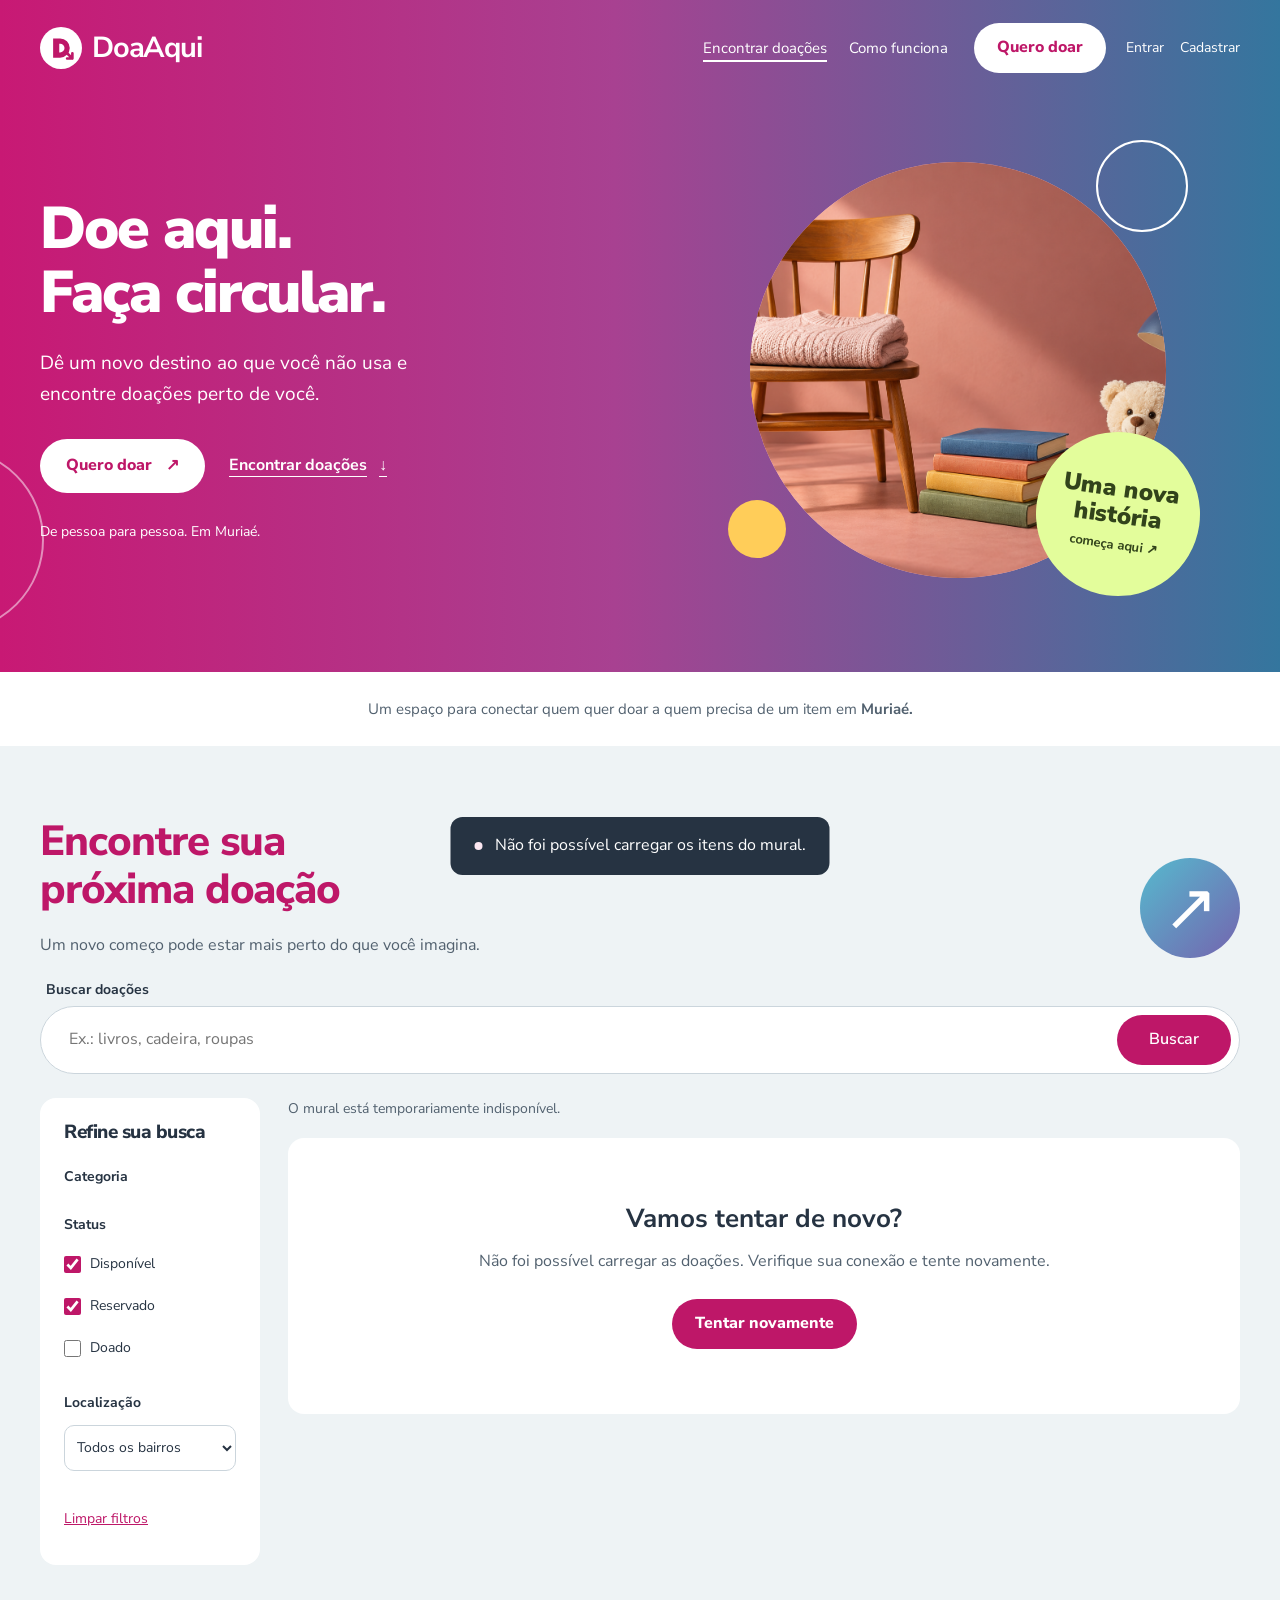
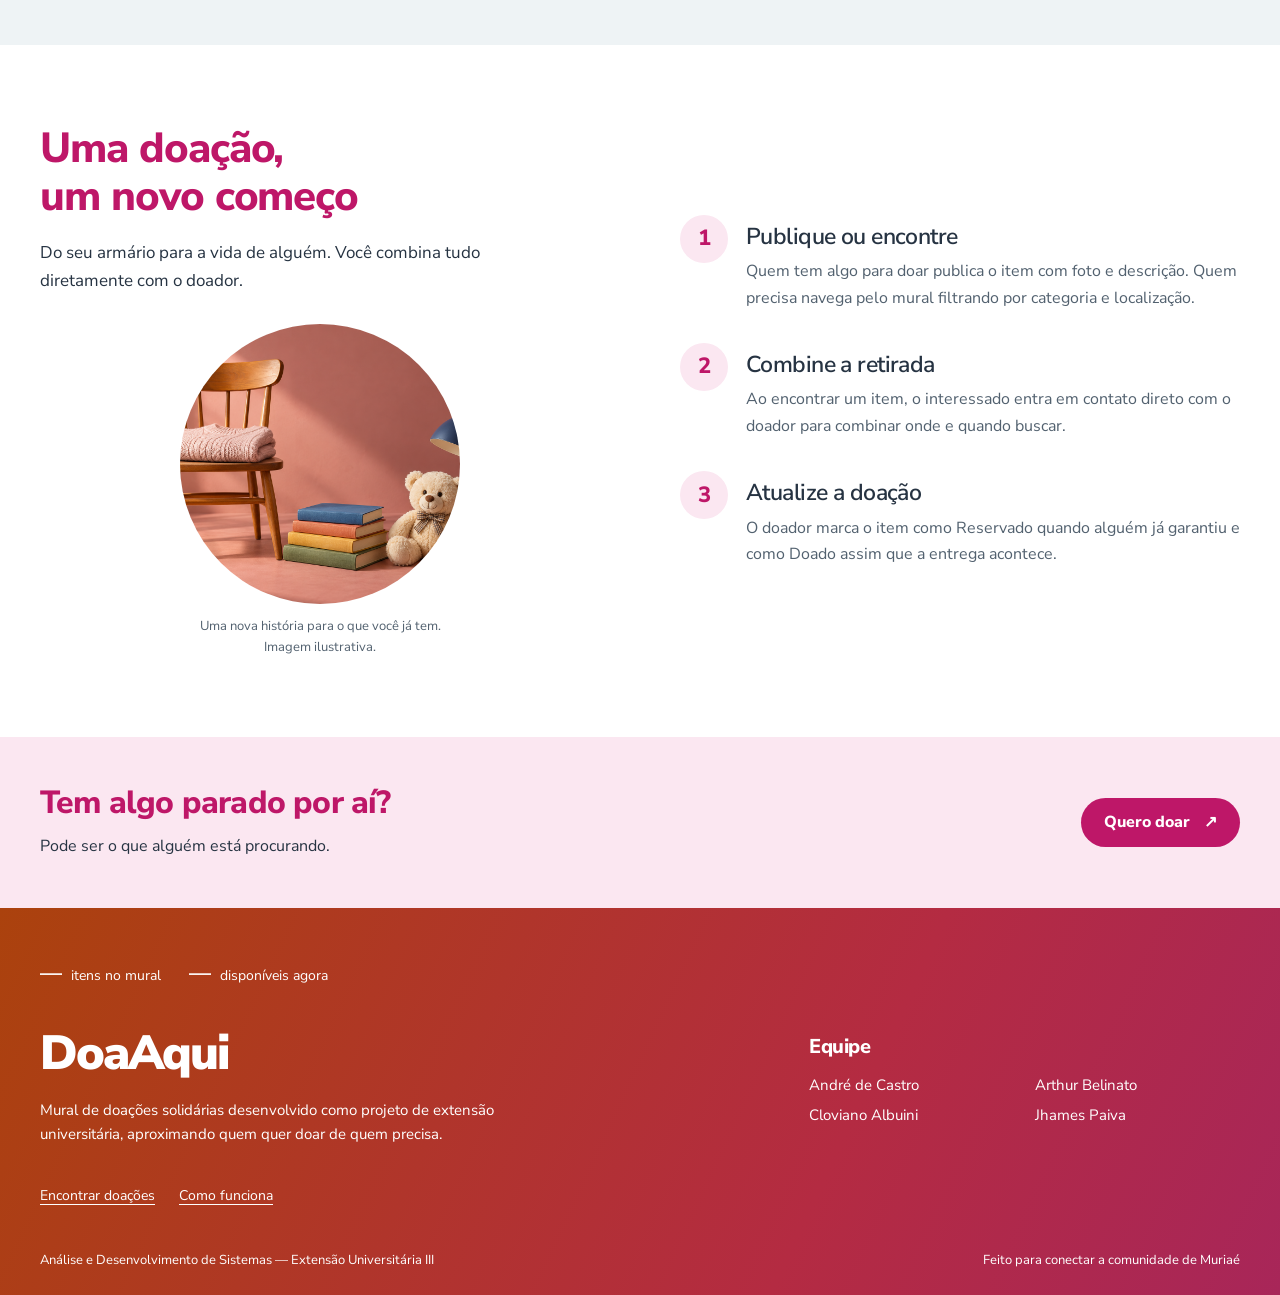
==== commit 52acf3e9: "Atualizações Gerais do Sistema, Design e funcionalidades" ====
--- a/doa-aqui/index.html
+++ b/doa-aqui/index.html
@@ -4,12 +4,15 @@
 <meta charset="UTF-8">
 <meta name="viewport" content="width=device-width, initial-scale=1.0">
 <title>Doa Aqui — Mural de Doações Solidárias</title>
-<meta name="theme-color" content="#1a2039">
+<meta name="theme-color" content="#BE1768">
 <meta name="description" content="Doe e encontre itens em Muriaé. Conecte-se com sua comunidade pelo DoaAqui.">
 <link rel="icon" href="assets/brand.svg" type="image/svg+xml">
 <link rel="stylesheet" href="css/identidade.css">
+<link rel="stylesheet" href="css/circular.css">
+<link rel="stylesheet" href="css/profile.css">
+<link rel="stylesheet" href="css/form-design.css">
 </head>
-<body>
+<body class="public-page">
 
 <a class="skip-link" href="#conteudo">Pular para o conteúdo</a>
 <header class="site">
@@ -17,12 +20,12 @@
     <a href="index.html" class="logo"><img class="mark" src="assets/brand.svg" width="36" height="36" alt="">DoaAqui</a>
     <button class="menu-toggle" type="button" aria-expanded="false" aria-controls="main-nav">Menu</button>
     <nav class="main" id="main-nav" aria-label="Navegação principal">
-      <a href="index.html" class="active">Mural</a>
+      <a href="#mural" class="active">Encontrar doações</a>
       <a href="index.html#como-funciona">Como funciona</a>
-      <a href="admin.html" id="nav-admin">Administração</a>
+      <a href="admin.html" id="nav-admin" style="display:none">Administração</a>
     </nav>
     <div class="header-actions">
-      <button class="btn btn-gold" id="btn-open-form">Anunciar doação</button>
+      <button class="btn btn-gold" id="btn-open-form">Quero doar</button>
       <div class="auth-area" id="auth-area"></div>
     </div>
   </div>
@@ -31,22 +34,23 @@
 <main id="conteudo">
 
   <section class="hero" aria-labelledby="hero-title">
-    <div class="wrap">
-      <h1 id="hero-title">Doe aqui.<span class="hero-second"><span class="hero-window"><img src="assets/objetos-doacao.png" alt="" width="1536" height="1024" fetchpriority="high"></span>Viva ali.</span></h1>
-      <div class="hero-bottom"><p class="lead">O que já fez parte da sua casa pode fazer parte de uma nova história. Doe e encontre itens em Muriaé.</p><a class="btn btn-gold hero-action" href="#mural">Explorar doações <span aria-hidden="true">↗</span></a></div>
-      <div class="stat-row" aria-label="Resumo do mural"><div class="stat"><b id="stat-total">—</b><span>itens no mural</span></div><div class="stat"><b id="stat-disponiveis">—</b><span>disponíveis agora</span></div><p>Da sua vizinhança.<br>Para uma nova casa.</p></div>
+    <div class="wrap hero-layout">
+      <div class="hero-copy"><h1 id="hero-title">Doe aqui.<br>Faça circular.</h1><p class="lead">Dê um novo destino ao que você não usa e encontre doações perto de você.</p><div class="hero-buttons"><button type="button" class="btn btn-white" data-donate>Quero doar <span aria-hidden="true">↗</span></button><a class="hero-explore" href="#mural">Encontrar doações <span aria-hidden="true">↓</span></a></div><p class="hero-place">De pessoa para pessoa. Em Muriaé.</p></div>
+      <div class="hero-art"><div class="hero-photo"><img src="assets/objetos-doacao.png" alt="Composição ilustrativa de objetos que podem ganhar uma nova casa" width="1536" height="1024" fetchpriority="high"></div><span class="orbit orbit-one" aria-hidden="true"></span><span class="orbit orbit-two" aria-hidden="true"></span><div class="circle-message" aria-hidden="true">Uma nova<br>história<br><span>começa aqui ↗</span></div></div>
     </div>
   </section>
+  <div class="purpose-band"><p>Um espaço para conectar quem quer doar a quem precisa de um item em <strong>Muriaé.</strong></p></div>
 
   <section class="mural" id="mural">
     <div class="wrap">
       <div class="mural-head">
         <div>
-          <h2>Encontre por aqui</h2>
-          <p id="results-count" role="status" aria-live="polite">Carregando itens…</p>
-        </div>
+          <h2>Encontre sua<br>próxima doação</h2><p class="mural-intro">Um novo começo pode estar mais perto do que você imagina.</p>
+
+        </div>
+        <div class="mural-symbol" aria-hidden="true">↗</div>
       </div>
-      <form class="search-box" id="search-form" role="search"><label class="sr-only" for="search-input">Buscar doações</label><input type="search" id="search-input" placeholder="O que você está procurando?" autocomplete="off"><button type="submit">Buscar</button></form>
+      <form class="search-box" id="search-form" role="search"><label class="search-label" for="search-input">Buscar doações</label><input type="search" id="search-input" placeholder="Ex.: livros, cadeira, roupas" autocomplete="off"><button type="submit">Buscar</button></form>
       <div class="mural-layout" data-ui>
         <aside class="filters">
           <h3>Refine sua busca</h3><button type="button" id="filter-toggle" class="filter-toggle" aria-expanded="false">Mostrar filtros</button>
@@ -69,39 +73,40 @@
           <button class="clear-filters" id="clear-filters">Limpar filtros</button>
         </aside>
         <div>
-          <div class="grid" id="items-grid" aria-busy="true"><p class="loading-state">Buscando doações na comunidade…</p></div>
+          <p id="results-count" role="status" aria-live="polite">Carregando itens…</p><div class="grid" id="items-grid" aria-busy="true"><p class="loading-state">Buscando doações na comunidade…</p></div>
         </div>
       </div>
     </div>
   </section>
   <section class="how" id="como-funciona">
     <div class="wrap">
-      <h2>Como funciona</h2>
+      <h2>Uma doação,<br>um novo começo</h2>
       <p class="sub">Do seu armário para a vida de alguém. Você combina tudo diretamente com o doador.</p>
       <figure class="how-photo"><img src="assets/objetos-doacao.png" width="1536" height="1024" alt="Composição ilustrativa de cadeira, roupas, livros e brinquedo, objetos que podem ser doados" loading="lazy"><figcaption>Uma nova história para o que você já tem. Imagem ilustrativa.</figcaption></figure><div class="steps">
         <div class="step">
 
-          <h3>Doe ou encontre</h3>
+          <span class="step-number" aria-hidden="true">1</span><h3>Publique ou encontre</h3>
           <p>Quem tem algo para doar publica o item com foto e descrição. Quem precisa navega pelo mural filtrando por categoria e localização.</p>
         </div>
         <div class="step">
 
-          <h3>Combine a retirada</h3>
+          <span class="step-number" aria-hidden="true">2</span><h3>Combine a retirada</h3>
           <p>Ao encontrar um item, o interessado entra em contato direto com o doador para combinar onde e quando buscar.</p>
         </div>
         <div class="step">
 
-          <h3>Atualize o status</h3>
+          <span class="step-number" aria-hidden="true">3</span><h3>Atualize a doação</h3>
           <p>O doador marca o item como Reservado quando alguém já garantiu e como Doado assim que a entrega acontece.</p>
         </div>
       </div>
     </div>
   </section>
 
+  <section class="donate-close"><div class="wrap"><div><h2>Tem algo parado por aí?</h2><p>Pode ser o que alguém está procurando.</p></div><button class="btn btn-forest" type="button" data-donate>Quero doar <span aria-hidden="true">↗</span></button></div></section>
 </main>
 
 <footer>
-  <div class="wrap footer-grid">
+  <div class="community-count wrap"><span><b id="stat-total">—</b> itens no mural</span><span><b id="stat-disponiveis">—</b> disponíveis agora</span></div><div class="wrap footer-grid">
     <div>
       <a class="footer-wordmark" href="index.html">DoaAqui</a>
       <p>Mural de doações solidárias desenvolvido como projeto de extensão universitária, aproximando quem quer doar de quem precisa.</p>
@@ -116,6 +121,7 @@
       </ul>
     </div>
   </div>
+  <div class="wrap footer-nav"><a href="index.html#mural">Encontrar doações</a><a href="index.html#como-funciona">Como funciona</a></div>
   <div class="wrap foot-bottom">
     <span>Análise e Desenvolvimento de Sistemas — Extensão Universitária III</span>
     <span>Feito para conectar a comunidade de Muriaé</span>
@@ -135,7 +141,7 @@
 <div class="overlay" id="form-overlay">
   <div class="modal">
     <div class="modal-head">
-      <h3>Anunciar uma doação</h3>
+      <h3>Publicar uma doação</h3>
       <button class="modal-close" aria-label="Fechar janela" data-close>&times;</button>
     </div>
     <div class="modal-body">
@@ -168,7 +174,7 @@
             <b>Escolha uma foto do item</b>
             <span id="f-foto-hint">JPG, PNG ou WEBP, até 5MB</span>
           </label>
-          <input type="file" id="f-foto" accept="image/jpeg,image/png,image/webp" style="display:none;">
+          <input type="file" id="f-foto" accept="image/jpeg,image/png,image/webp" class="file-input">
         </div>
         <div class="field">
           <label for="f-contact">Contato (WhatsApp) — opcional</label>
@@ -253,7 +259,7 @@
 <div class="overlay" id="mine-overlay">
   <div class="modal">
     <div class="modal-head">
-      <h3>Meus anúncios</h3>
+      <h3>Minhas doações</h3>
       <button class="modal-close" aria-label="Fechar janela" data-close>&times;</button>
     </div>
     <div class="modal-body" id="mine-body"></div>
@@ -273,6 +279,7 @@
 <script src="js/filtros.js"></script>
 <script src="js/formulario.js"></script>
 <script src="js/init-mural.js"></script>
+<script src="js/form-design.js"></script>
 <script src="js/interface.js"></script>
 </body>
 </html>
--- a/doa-aqui/css/identidade.css
+++ b/doa-aqui/css/identidade.css
@@ -1,4 +1,3 @@
-@import url('https://api.fontshare.com/v2/css?f[]=general-sans@400,500,600,700&display=swap');
 :root {
   --forest:#1a2039;
   --forest-light:#303a60;
--- a/doa-aqui/css/circular.css
+++ b/doa-aqui/css/circular.css
@@ -0,0 +1,37 @@
+/* Visual direction: DoaAqui / Faça circular. Based on the approved visual spec. */
+@import url('https://fonts.googleapis.com/css2?family=Nunito+Sans:wght@400;500;600;700;800;900&display=swap');
+:root{--forest:#BE1768;--forest-light:#9c1356;--forest-pale:#fbe7f1;--gold:#fff;--gold-pale:#fbe7f1;--pink:#fbe7f1;--brick:#a32839;--brick-pale:#fce9ed;--paper:#eef3f5;--paper-alt:#e3ebef;--ink:#263342;--ink-soft:#52616f;--gray:#52616f;--line:#cbd5dc;--radius:16px;--body-font:'Nunito Sans','Trebuchet MS',Arial,sans-serif;--brand:#be1768}
+h1,h2,h3,h4{letter-spacing:-.025em;font-weight:800;line-height:1.15}h2{font-size:clamp(28px,3.4vw,42px)}h3{font-size:22px}.wrap{width:min(1200px,calc(100% - 80px))}body{background:var(--paper)}:focus-visible{outline:3px solid #125da0;outline-offset:4px}.btn{font-size:16px;min-height:48px;font-weight:800;gap:14px}.btn-sm{min-height:44px}.btn-gold,.btn-white{background:white;color:var(--brand)}.btn-forest{background:var(--brand)}.btn-ghost{background:var(--paper);color:var(--ink)}
+.site{background:linear-gradient(90deg,#c81974 0%,#a84191 48%,#34769e 100%)}.site>.wrap{min-height:96px;gap:26px}.logo{font-size:29px;letter-spacing:-1.2px}.mark{width:42px;height:42px}.main{gap:22px}.main a,.main a.active,.auth-links a:last-child{color:white}.main a.active{text-decoration:underline;text-underline-offset:7px;text-decoration-thickness:2px}.main a:hover,.auth-links a:hover{color:white;text-decoration:underline;text-underline-offset:7px}.header-actions{gap:20px}.auth-links{gap:16px}.auth-links a,.link-btn{min-height:44px;display:inline-flex;align-items:center;font-size:14px}.menu-toggle{background:#ffffff26;border:1px solid #ffffff60}.avatar{background:white;color:var(--brand)}
+.hero{position:relative;color:white;background:linear-gradient(90deg,#c81974 0%,#a84191 48%,#34769e 100%);padding:44px 0 72px}.hero-layout{display:grid;grid-template-columns:1fr 1fr;align-items:center;gap:70px;min-height:420px}.hero h1{font-size:clamp(42px,4.6vw,62px);font-weight:900;letter-spacing:-.035em;line-height:1.08}.hero-copy{position:relative;z-index:1}.hero .lead{color:white;font-size:19px;max-width:430px;margin-top:24px;line-height:1.6}.hero-buttons{display:flex;flex-wrap:wrap;align-items:center;gap:24px;margin-top:30px}.hero-buttons .btn{padding:14px 26px}.hero-explore{font-size:16px;font-weight:700;min-height:48px;display:inline-flex;gap:12px;align-items:center;text-underline-offset:6px}.hero-place{font-size:14px;margin-top:28px;color:white}.hero-art{position:relative;width:min(100%,460px);aspect-ratio:1;justify-self:center}.hero-photo{position:absolute;inset:22px;border-radius:50%;overflow:hidden;background:#f3bacd}.hero-photo img{width:100%;height:100%;object-fit:cover;object-position:42% center}.circle-message{position:absolute;right:-12px;bottom:4px;width:164px;height:164px;background:#e3fd9b;color:#32431b;border-radius:50%;display:flex;flex-direction:column;justify-content:center;text-align:center;font-size:24px;font-weight:900;line-height:1.1;transform:rotate(8deg)}.circle-message span{font-size:13px;margin-top:10px;font-weight:700}.orbit{position:absolute;display:block;border-radius:50%;pointer-events:none}.orbit-one{width:92px;height:92px;border:2px solid white;top:0;right:0}.orbit-two{width:58px;height:58px;background:#ffcd59;bottom:42px;left:0}.hero::before{content:'';position:absolute;width:180px;height:180px;border:2px solid #ffffff80;border-radius:50%;left:-140px;bottom:40px}.purpose-band{background:white;padding:25px 24px;text-align:center}.purpose-band p{max-width:680px;margin:auto;font-size:15px;color:var(--ink-soft)}
+.mural{position:relative;padding:72px 0 80px}.mural-head h2{color:var(--brand)}.mural-head p{margin-top:18px}.mural-symbol{width:100px;height:100px;border-radius:50%;background:linear-gradient(135deg,#56bace,#7464af);color:white;display:grid;place-items:center;font-size:66px;line-height:1}.mural-intro{margin-bottom:0;max-width:520px}.search-box{position:relative;background:white;margin:48px 0 24px;padding:8px;border-radius:100px;border:1px solid var(--line)}.search-label{position:absolute;top:-28px;left:5px;font-size:14px;font-weight:700}.search-box input{min-width:0;font-size:16px}.search-box button{min-height:48px;background:var(--brand)}.mural-layout{grid-template-columns:220px minmax(0,1fr);gap:28px}.filters{background:white;border-radius:16px;padding:24px;position:sticky;top:20px}.filters h3{font-size:19px;margin-bottom:22px}.chip-option{min-height:36px;font-size:14px}.filter-select{border:1px solid var(--line);border-radius:10px;min-height:46px}.clear-filters{color:var(--brand);min-height:44px}.filter-toggle{background:var(--brand)}#results-count{font-size:14px;color:var(--ink-soft);margin:0 0 18px}.grid{grid-template-columns:repeat(3,minmax(0,1fr));gap:24px;align-items:start}.card{border-radius:16px;overflow:hidden;border:1px solid transparent;transition:transform .18s,border-color .18s;align-self:start}.card:hover{transform:translateY(-3px);border-color:#df9abc}.photo{aspect-ratio:4/3;background:#e8eef0}.photo img{object-fit:contain}.card .body{padding:20px}.card h3{font-size:20px;color:var(--brand);line-height:1.3;display:-webkit-box;-webkit-line-clamp:2;-webkit-box-orient:vertical;overflow:hidden;min-height:52px}.desc{font-size:15px;min-height:46px}.cat-label,.meta{font-size:14px}.meta{flex-direction:column;gap:2px;margin-top:16px}.card-link{display:inline-flex;border:1px solid var(--brand);border-radius:100px;color:var(--brand);padding:9px 16px;font-size:14px;min-height:44px;align-items:center;margin-top:20px}.status-tag{font-size:13px;top:12px;bottom:auto}.empty-state,.loading-state{border-radius:16px}.empty-state b{font-size:26px}
+.how{background:#fff;padding:80px 0;overflow:hidden}.how .wrap{grid-template-columns:1fr 1fr;column-gap:80px;row-gap:0}.how h2{color:var(--brand);align-self:start}.how .sub{margin-top:18px;max-width:440px;font-size:17px}.how-photo{width:280px;max-width:100%;margin:30px 0 0;justify-self:center}.how-photo img{border-radius:50%;aspect-ratio:1;object-fit:cover;width:100%;height:auto}.how-photo figcaption{font-size:13px;text-align:center;margin-top:12px;color:var(--ink-soft)}.steps{grid-column:2;grid-row:1/5;justify-content:center;gap:32px;margin:0}.step,.step:nth-child(n){display:grid;grid-template-columns:48px 1fr;gap:8px 18px;padding:0}.step-number{grid-row:1/3;display:grid;place-items:center;border-radius:50%;width:48px;height:48px;background:var(--forest-pale);color:var(--brand);font-size:22px;font-weight:800}.step h3{font-size:23px;padding-top:9px}.step p{grid-column:2;font-size:16px;color:var(--ink-soft)}.donate-close{background:#fbe7f1;padding:48px 0}.donate-close .wrap{display:flex;justify-content:space-between;gap:24px;align-items:center}.donate-close h2{font-size:32px;color:var(--brand)}.donate-close p{margin-top:12px}.donate-close .btn{flex-shrink:0}
+footer{background:linear-gradient(115deg,#ab420d,#b42b42 65%,#a82659);color:white;padding:48px 0 24px}.footer-grid{grid-template-columns:1.6fr 1fr;gap:80px}.footer-wordmark{color:white;font-size:48px;font-weight:900;letter-spacing:-.045em;margin-bottom:18px}.footer-grid p{font-size:15px;max-width:470px}.footer-grid h3{color:white;margin:8px 0 12px}.team-list{font-size:15px;display:grid;grid-template-columns:1fr 1fr;gap:0 20px}.foot-bottom{color:white;font-size:13px;margin-top:32px}.footer-nav{display:flex;gap:24px;margin-top:28px;font-size:14px}.footer-nav a{min-height:44px;display:flex;align-items:center;text-underline-offset:4px}.community-count{display:flex;gap:28px;margin-bottom:36px;font-size:14px}.community-count b{font-size:22px;margin-right:5px}
+.modal{border-radius:20px;max-width:640px}.modal-head{background:#fbe7f1;color:var(--brand);padding:24px 28px}.modal-head h3{font-size:26px}.modal-close{background:white;color:var(--brand);min-width:44px;min-height:44px}.modal-body{padding:28px}.field label{font-size:15px}.field input:not([type=file]),.field textarea,.field select{border-radius:12px;background:#fff}.upload-box{border:1px dashed #ba8fa5;background:#fff7fb;border-radius:12px}.upload-box span{font-size:14px}.file-input{display:block;width:100%;font-size:14px;margin-top:12px}.file-input::file-selector-button{padding:10px 16px;border:0;border-radius:100px;background:var(--forest-pale);color:var(--brand);font:inherit;cursor:pointer;margin-right:10px}.upload-preview{width:100%;max-height:200px;object-fit:contain;margin-top:16px;border-radius:12px;background:var(--paper)}.upload-preview[hidden]{display:none}#login-overlay .modal{max-width:440px}#detail-overlay .modal{max-width:940px}#detail-body{display:grid;grid-template-columns:1fr 1fr;gap:16px 28px}#detail-body .detail-photo{grid-column:1;grid-row:1/6;height:100%;min-height:300px;max-height:480px;object-fit:contain;border-radius:12px;margin:0}#detail-body>*:not(.detail-photo){grid-column:2}#detail-body h2{font-size:28px!important;color:var(--brand)}.detail-tags{margin:0}.detail-desc{margin:0}.detail-meta{border-radius:12px;font-size:14px}.detail-meta b{font-size:16px}.detail-meta{gap:16px;padding:18px}.detail-meta div{min-width:0}.detail-photo{object-fit:contain}.pill{font-size:14px}.hint a{color:var(--brand)}.toast{background:var(--ink)}
+body[data-pagina=admin] .site{background:#fff;color:var(--ink)}body[data-pagina=admin] .main a{color:var(--ink)}body[data-pagina=admin] .main a.active{color:var(--brand)}body[data-pagina=admin] .btn-gold{background:var(--brand);color:white}body[data-pagina=admin] .menu-toggle{background:var(--forest-pale);color:var(--brand)}.admin-head h1{font-size:44px;color:var(--brand)}.admin-stat,.admin-panel{border-radius:16px}.admin-stat:first-child{background:var(--forest-pale)}.admin-stat b{color:var(--brand)}.admin-panel-head{background:#f9eaf1}.admin-panel-head h3{font-size:23px}.icon-btn{min-height:44px;font-size:14px}.status-select{border-radius:10px;min-height:44px}.admin-table th,.admin-table td{font-size:14px}.history-list li{border-radius:12px}.admin-section{padding:56px 0 72px}
+@media(max-width:1150px){.site>.wrap{gap:18px}.header-actions{margin-left:auto}.grid{grid-template-columns:repeat(2,minmax(0,1fr))}.hero-layout{gap:30px}.hero h1{font-size:52px}.hero-art{max-width:390px}.circle-message{width:140px;height:140px;font-size:22px}.how .wrap{column-gap:40px}.user-chip{display:none}}
+@media(max-width:850px){.wrap{width:calc(100% - 40px)}.site>.wrap{padding:18px 0;min-height:80px}.header-actions{margin:0;gap:14px}.header-actions>.btn{min-height:48px;font-size:15px}.hero{padding:32px 0 48px}.hero-layout{gap:24px;min-height:0}.hero h1{font-size:42px}.hero .lead{font-size:17px}.hero-buttons{gap:12px;margin-top:24px}.hero-art{max-width:320px}.hero-photo{inset:16px}.circle-message{right:0;width:112px;height:112px;font-size:18px}.circle-message span{font-size:11px;margin-top:6px}.orbit-one{width:68px;height:68px}.orbit-two{width:40px;height:40px;bottom:30px}.mural{padding:56px 0}.mural-layout{grid-template-columns:1fr;gap:24px}.filters{position:static;display:grid;grid-template-columns:1fr 1fr;gap:16px;padding:18px 20px}.filters h3{margin:0}.filter-group{margin:0}.filters:not(.is-open) .filter-group,.filters:not(.is-open) .clear-filters{display:none}.grid{grid-template-columns:repeat(2,minmax(0,1fr))}.how{padding:56px 0}.how .wrap{grid-template-columns:1fr 1fr;gap:0 32px}.how-photo{width:220px}.steps{grid-column:2;grid-row:1/5;gap:24px}.step,.step:nth-child(n){grid-template-columns:40px 1fr;gap:8px 12px}.step-number{width:40px;height:40px;font-size:20px}.step h3{font-size:20px;padding-top:5px}.step p{font-size:15px}.footer-grid{gap:40px}.team-list{grid-template-columns:1fr}.donate-close h2{font-size:28px}#detail-body{display:block}#detail-body .detail-photo{height:280px;min-height:0;margin-bottom:24px}#detail-body .detail-tags{margin-bottom:16px}.detail-desc{margin:16px 0 24px}}
+@media(max-width:600px){.hero-layout{grid-template-columns:1fr;gap:24px}.hero h1{font-size:40px}.hero .lead{max-width:350px;font-size:17px}.hero-art{width:260px;justify-self:center}.hero-place{margin-top:20px}.hero{padding-top:24px;padding-bottom:32px}.hero-buttons{gap:20px}.hero-buttons .btn{padding:12px 23px}.hero-explore{font-size:15px}.purpose-band{padding:22px 20px}.purpose-band p{font-size:14px}.mural-symbol{width:60px;height:60px;font-size:40px;flex-shrink:0}.mural-head{gap:12px;align-items:start}.mural-head h2{font-size:30px}.mural-intro{font-size:16px}.search-box{margin-top:48px;border-radius:16px}.search-box input{font-size:16px;padding:10px 8px}.search-box button{padding:10px 17px;font-size:15px}.grid{grid-template-columns:1fr;gap:24px}.card .body{padding:22px}.card h3{font-size:22px;min-height:0}.desc{font-size:16px;min-height:0}.photo{aspect-ratio:4/3}.meta{flex-direction:row;flex-wrap:wrap;font-size:14px}.card-link{font-size:15px}.cat-label{font-size:14px}.how .wrap{display:flex;flex-direction:column;gap:20px}.how h2{font-size:32px}.how .sub{margin:0}.how-photo{order:3;width:220px;align-self:center;margin:10px 0 0}.steps{margin-top:8px;gap:26px}.step,.step:nth-child(n){grid-template-columns:44px 1fr;gap:8px 16px}.step-number{width:44px;height:44px}.step h3{font-size:21px;padding-top:8px}.step p{font-size:16px}.donate-close{padding:36px 0}.donate-close .wrap{align-items:start;flex-direction:column}.donate-close h2{font-size:28px}.footer-grid{grid-template-columns:1fr;gap:28px}.footer-wordmark{font-size:44px}.team-list{grid-template-columns:1fr 1fr;font-size:14px}.foot-bottom{font-size:13px}.community-count{gap:20px;flex-wrap:wrap}.footer-nav{gap:18px}.overlay{padding:12px}.modal-head,.modal-body{padding:22px 20px}.modal-head h3{font-size:24px}.field-row{grid-template-columns:1fr}.modal-actions{gap:10px}.modal-actions .btn{flex:1 1 auto}.detail-meta{grid-template-columns:1fr 1fr}.admin-head h1{font-size:34px}.admin-stat{padding:20px}.admin-panel-head{padding:20px}.admin-panel-head h3{font-size:21px}.admin-table{min-width:600px}.user-chip{display:none}.auth-user{gap:12px}.auth-links{gap:14px}.filter-toggle{font-size:14px;padding:10px 13px}.footer-grid p{font-size:15px}}
+@media(prefers-reduced-motion:reduce){*,*::before,*::after{animation:none!important;transition:none!important}html{scroll-behavior:auto}}
+
+/* Keep controls accessible in long dialogs and narrow moderation lists. */
+.modal-head{position:sticky;top:-12px;z-index:2}.admin-table td{overflow-wrap:anywhere}
+@media(max-width:600px){.admin-table{min-width:0;display:block}.admin-table thead{position:absolute;width:1px;height:1px;overflow:hidden;clip-path:inset(50%)}.admin-table tbody,.admin-table tr{display:block}.admin-table tr{padding:16px 20px;border-bottom:1px solid var(--line)}.admin-table tr:last-child{border:0}.admin-table td{display:block;border:0;padding:6px 0;font-size:15px}.admin-table td[data-label]::before{content:attr(data-label);display:block;font-size:13px;font-weight:700;color:var(--ink-soft);margin-bottom:4px}.admin-table td:first-child{font-weight:800}.row-actions{gap:8px}.status-select{width:100%}}
+
+.owner-remove-confirm{margin-top:12px;padding:16px;background:var(--brick-pale);border-radius:12px;min-width:180px;max-width:310px}.owner-remove-confirm p{font-size:14px;font-weight:500}.owner-remove-confirm .modal-actions{margin-top:12px;gap:8px}
+
+/* Administrative removal confirmation follows the shared dialog system. */
+#remove-overlay .modal{max-width:520px;border-radius:24px}
+#remove-overlay .modal-head{background:white;color:var(--ink);padding:26px 28px 0;position:static}
+#remove-overlay .modal-head h3{font-size:26px}
+#remove-overlay .modal-close{background:var(--paper);color:var(--ink)}
+#remove-overlay .modal-body{padding:24px 28px 28px}
+.removal-symbol{width:54px;height:54px;border-radius:16px;background:var(--brick-pale);color:var(--brick);display:grid;place-items:center;margin-bottom:22px}
+.removal-symbol svg{width:26px;height:26px}
+.removal-label{font-size:13px;color:var(--ink-soft);margin-bottom:6px}
+.removal-item{font-size:22px;font-weight:800;line-height:1.3;overflow-wrap:anywhere}
+#remove-explanation{font-size:15px;color:var(--ink-soft);line-height:1.65;margin-top:16px}
+#remove-overlay .modal-actions{display:grid;grid-template-columns:1fr 1.2fr;gap:12px;margin-top:26px;padding-top:22px;border-top:1px solid var(--line)}
+#remove-overlay .btn{border-radius:12px;padding:12px 16px;font-size:14px}
+#remove-error{margin-top:18px}
+@media(max-width:480px){#remove-overlay .modal-head{padding:22px 20px 0}#remove-overlay .modal-head h3{font-size:23px}#remove-overlay .modal-body{padding:20px}#remove-overlay .modal-actions{grid-template-columns:1fr}#remove-overlay .btn{min-height:48px}}
--- a/doa-aqui/css/profile.css
+++ b/doa-aqui/css/profile.css
@@ -0,0 +1,8 @@
+.site .profile-link{display:inline-flex!important;color:inherit;text-decoration:none;min-height:44px;border-radius:100px;padding:4px 10px 4px 4px;background:#ffffff16}
+.site .profile-link:hover{background:#ffffff28}.profile-link .profile-shortname{max-width:120px;overflow:hidden;text-overflow:ellipsis;white-space:nowrap}
+body[data-pagina=admin] .profile-link{background:var(--forest-pale);color:var(--brand)}
+.profile-page{padding:56px 0 80px;min-height:75vh}.profile-heading{margin-bottom:32px}.profile-heading a{font-size:14px;color:var(--brand);text-underline-offset:4px}.profile-heading h1{font-size:42px;margin-top:20px}.profile-heading p{margin-top:12px;color:var(--ink-soft)}
+.profile-layout{display:grid;grid-template-columns:320px minmax(0,1fr);gap:28px;align-items:start}.profile-identity{background:linear-gradient(150deg,#be1768,#9e407e 65%,#466b99);padding:36px 28px;border-radius:24px;color:white}.profile-avatar{width:88px;height:88px;display:grid;place-items:center;background:#fff;color:var(--brand);font-size:38px;font-weight:900;border-radius:28px;margin-bottom:24px}.profile-identity h2{font-size:28px;overflow-wrap:anywhere}.profile-identity>p{font-size:15px;margin-top:12px}.profile-identity .profile-message{padding-top:28px;margin-top:28px;border-top:1px solid #ffffff40;line-height:1.7}.profile-details{background:white;padding:32px;border-radius:24px}.profile-details h2{font-size:25px}.profile-details>p{color:var(--ink-soft);font-size:15px;margin-top:10px}.profile-information{margin:28px 0 0;display:grid;grid-template-columns:1fr 1fr;gap:24px}.profile-information div{min-width:0;padding:18px;background:#f7f8fa;border-radius:14px}.profile-information dt{font-size:13px;font-weight:700;color:var(--ink-soft);margin-bottom:8px}.profile-information dd{margin:0;font-size:17px;font-weight:700;overflow-wrap:anywhere}.profile-information .wide{grid-column:1/-1}
+.profile-activity{margin-top:28px}.profile-activity h2{font-size:25px}.profile-stats{display:grid;grid-template-columns:repeat(3,1fr);gap:14px;margin-top:18px}.profile-stats>div{padding:22px;background:white;border-radius:18px}.profile-stats b{display:block;font-size:32px;color:var(--brand)}.profile-stats span{font-size:14px;color:var(--ink-soft)}.profile-actions{display:flex;flex-wrap:wrap;gap:12px;margin-top:24px}#profile-admin[hidden],#profile-content[hidden],#profile-state[hidden]{display:none}.profile-note{font-size:13px;color:var(--ink-soft);margin-top:12px}
+@media(max-width:850px){.profile-layout{grid-template-columns:240px minmax(0,1fr)}.profile-details{padding:24px}.profile-information{grid-template-columns:1fr;gap:14px}.profile-identity{padding:28px 22px}.profile-stats{gap:10px}.profile-stats>div{padding:16px}.header-actions .auth-user{flex-wrap:wrap;justify-content:flex-end}.profile-link .profile-shortname{max-width:92px}}
+@media(max-width:600px){.profile-page{padding:32px 0 48px}.profile-heading h1{font-size:34px}.profile-layout{grid-template-columns:1fr;gap:20px}.profile-identity{display:grid;grid-template-columns:64px 1fr;gap:8px 18px;align-items:center}.profile-avatar{width:64px;height:64px;font-size:29px;border-radius:20px;grid-row:1/3;margin:0}.profile-identity h2{font-size:24px}.profile-identity>p{margin:0}.profile-identity .profile-message{grid-column:1/-1;margin-top:14px;padding-top:18px}.profile-details{padding:24px 20px}.profile-stats{grid-template-columns:1fr}.profile-stats>div{display:flex;align-items:center;gap:16px;padding:16px 20px}.profile-stats b{min-width:38px}.profile-actions .btn{width:100%}.header-actions{flex-wrap:wrap}.header-actions .auth-user{gap:10px}.profile-link .profile-shortname{max-width:90px}}
--- a/doa-aqui/css/form-design.css
+++ b/doa-aqui/css/form-design.css
@@ -0,0 +1,51 @@
+/* Form studio: editorial side panels, restrained fields and clear feedback. */
+.overlay{background:rgb(25 25 43 / .72);padding:32px 24px}
+.form-studio.modal{display:grid;grid-template-columns:340px minmax(0,1fr);grid-template-rows:auto 1fr;max-width:1020px!important;border-radius:28px;max-height:calc(100dvh - 64px);overflow:auto;box-shadow:0 30px 100px #10172850;isolation:isolate;scrollbar-width:thin}
+.form-studio .modal-head{grid-column:2;display:grid;grid-template-columns:1fr 44px;gap:10px 12px;background:#fff;color:var(--ink);padding:38px 40px 20px;position:relative;top:auto;z-index:2}
+.form-studio .modal-head h3{font-size:30px;font-weight:900;letter-spacing:-.035em;align-self:center;grid-column:1;grid-row:1}
+.form-studio .modal-close{grid-column:2;grid-row:1;align-self:start;background:#f2f4f6;color:var(--ink);border:1px solid #e1e6e9}
+.studio-intro{grid-column:1/-1;color:var(--ink-soft);font-size:15px;line-height:1.55;max-width:430px}
+.form-studio .modal-body{grid-column:2;padding:10px 40px 38px;min-width:0}
+.studio-story{grid-column:1;grid-row:1/3;background:linear-gradient(160deg,#be1768,#9e407e 58%,#466b99);color:white;padding:36px 30px;display:flex;flex-direction:column;gap:38px;position:relative;overflow:hidden}
+.studio-brand{display:flex;gap:9px;align-items:center;font-size:23px;font-weight:900;letter-spacing:-1px}.story-title{font-size:33px;line-height:1.15;font-weight:900;letter-spacing:-1px}.story-description{font-size:15px;line-height:1.7;margin-top:18px;color:#fff}.story-picture{position:relative;margin-top:auto;padding-top:10px}.story-picture img{aspect-ratio:1;object-fit:cover;border-radius:130px 130px 24px 24px;width:100%;height:auto}.story-picture span{position:absolute;bottom:16px;right:-8px;transform:rotate(-7deg);background:#e3fd9b;color:#32431b;padding:14px 18px;border-radius:16px;font-size:16px;font-weight:900;line-height:1.3}
+.form-studio .field{margin-bottom:20px}.form-studio .field label{font-size:14px;font-weight:800;margin-bottom:8px;color:#384555}.form-studio .field input:not([type=file]),.form-studio .field textarea,.form-studio .field select{background:#f7f8fa;border:1px solid #dfe5e9;border-radius:12px;min-height:54px;padding:14px 16px;transition:border-color .18s,box-shadow .18s,background .18s}.form-studio .field input:focus,.form-studio .field textarea:focus,.form-studio .field select:focus{background:#fff;border-color:var(--brand);outline:none;box-shadow:0 0 0 4px #be176813}.form-studio input::placeholder,.form-studio textarea::placeholder{color:#6b7785;font-size:14px}.form-studio .field textarea{min-height:112px}.form-studio .field-row{gap:16px}.password-control{position:relative}.form-studio .password-control input{padding-right:82px}.password-toggle{position:absolute;right:8px;top:6px;min-height:42px;padding:8px;color:var(--brand);background:transparent;font-size:13px;font-weight:800;border-radius:8px}
+.form-studio .modal-actions{margin-top:26px!important;padding-top:22px;border-top:1px solid #e8edf0;gap:12px}.form-studio .modal-actions .btn{min-height:52px;border-radius:12px;padding:14px 24px}.form-studio .modal-actions .btn[type=submit]{flex:1}.form-studio .modal-actions .btn-ghost{background:transparent;color:var(--ink-soft)}.studio-account .modal-actions{flex-direction:column;border:0;padding-top:0}.studio-account .modal-actions .btn-ghost{display:none}.studio-account .hint{text-align:center;font-size:14px;margin:24px 0 0}.studio-account .modal-body{display:flex;flex-direction:column;justify-content:center}.studio-account .modal-body form{width:100%}#login-overlay .form-studio{min-height:590px}.form-section-heading{display:flex;align-items:center;gap:12px;margin:4px 0 20px}.form-section-heading>span{width:32px;height:32px;border-radius:10px;display:grid;place-items:center;background:#fbe7f1;color:var(--brand);font-weight:900;font-size:12px}.form-section-heading h4{font-size:16px;letter-spacing:0}.form-section-heading p{font-size:13px;color:var(--ink-soft);margin-top:3px}.form-section-heading:not(:first-child){margin-top:24px}
+.donation-preview{background:#ffffffed;color:var(--ink);border-radius:20px;padding:22px;margin-top:auto}.preview-label{font-size:12px;font-weight:800;color:var(--brand)}.preview-picture{height:100px;border-radius:12px;display:grid;place-items:center;font-size:52px;margin:16px 0;background:#f7e6ed;color:var(--brand)}.preview-title{display:block;font-size:20px;line-height:1.3;overflow-wrap:anywhere}.preview-category{display:block;font-size:13px;color:var(--ink-soft);margin-top:8px}.donation-preview p{font-size:13px;line-height:1.6;margin-top:20px;padding-top:16px;border-top:1px solid #e0e6e9}
+.upload-zone{position:relative;isolation:isolate;border-radius:14px;overflow:hidden}.form-studio .upload-box{margin:0;border:1px dashed #c6a8bb;border-radius:14px;background:#fff8fc;padding:22px;text-align:center;min-height:150px;display:flex;flex-direction:column;align-items:center;justify-content:center;gap:7px}.form-studio .upload-box b{font-size:15px}.form-studio .upload-box span{margin:0;font-size:12px}.form-studio .upload-box .upload-symbol{width:34px;height:34px;font-size:26px;line-height:1;background:#f5ddec;color:var(--brand);border-radius:10px;display:grid;place-items:center}.studio-file{position:absolute;inset:0;width:100%;height:100%;opacity:0;cursor:pointer;z-index:2}.upload-zone:focus-within{outline:3px solid var(--brand);outline-offset:3px}.upload-zone:hover .upload-box{border-color:var(--brand);background:#fcebf4}.studio-upload-preview{width:100%;max-height:230px;object-fit:contain;background:var(--paper);border-radius:14px}.studio-upload-preview[hidden],.remove-photo[hidden]{display:none}.upload-zone.has-photo .upload-box{position:absolute;bottom:0;left:0;right:0;z-index:1;background:#ffffffed;min-height:0;padding:10px;border:0;border-radius:0}.upload-zone.has-photo .upload-symbol,.upload-zone.has-photo .upload-box span:not(.upload-symbol){display:none}.remove-photo{background:none;color:var(--brand);font-weight:700;font-size:13px;padding:10px 0;min-height:44px}.form-feedback{background:#fff0f2;border-left:3px solid #a32839;padding:14px 16px;border-radius:8px;color:#8b2038;font-size:14px;margin-bottom:20px}.field-error{display:block;color:#a32839;font-size:13px;margin-top:7px}.field-error[hidden],.form-feedback[hidden]{display:none}.form-studio [aria-invalid=true]{border-color:#a32839!important;background:#fff9fa!important}.form-studio .hint{font-size:13px}.studio-compact.modal{display:block;max-width:580px!important}.studio-compact .modal-head{padding-bottom:16px}.studio-compact .modal-body{padding-top:6px}
+@media(max-width:1000px){.form-studio.modal{grid-template-columns:280px minmax(0,1fr)}.studio-story{padding:30px 24px}.story-title{font-size:29px}.form-studio .modal-head{padding:28px 28px 18px}.form-studio .modal-body{padding:8px 28px 28px}.form-studio .modal-head h3{font-size:27px}}
+@media(max-width:720px){.overlay{padding:12px}.form-studio.modal{display:block;border-radius:22px;max-height:calc(100dvh - 24px);width:100%}.studio-story{display:none}#login-overlay .form-studio{min-height:0}.form-studio .modal-head{padding:26px 22px 18px;position:sticky;top:0;border-bottom:1px solid #edf0f2}.form-studio .modal-head h3{font-size:26px}.form-studio .modal-body{padding:22px}.studio-intro{font-size:14px}.form-studio .field-row{grid-template-columns:1fr;gap:0}.form-studio .modal-actions .btn{padding:12px 16px}.form-studio .modal-actions{flex-wrap:wrap}.form-studio .modal-actions .btn[type=submit]{flex-basis:100%}.studio-account .modal-actions{margin-top:20px!important}.form-studio .modal-close{min-width:44px;min-height:44px}}
+@media(prefers-reduced-motion:reduce){.form-studio *{transition:none!important}}
+
+@media(min-width:721px){.form-studio .modal-head{position:sticky;top:0}.studio-donation .studio-story{position:sticky;top:0;align-self:start;min-height:min(820px,calc(100dvh - 64px))}.studio-donation .donation-preview{margin-top:24px}}
+
+/* Field surfaces only; dialog composition and brand colors stay unchanged. */
+.form-studio .control-surface{position:relative;min-width:0;background:#fff;border:1px solid #c8cfd8;border-radius:15px;box-shadow:0 2px 3px #26334205;transition:border-color .18s,box-shadow .18s,background .18s;isolation:isolate}
+.form-studio .control-surface:hover{border-color:#a88098;background:#fffcfe}
+.form-studio .control-surface:focus-within{border-color:var(--brand);box-shadow:0 0 0 3px #be176814,0 5px 16px #be17680a;background:#fff}
+.form-studio .control-surface .control-label{position:absolute;top:10px;left:58px;right:14px;z-index:1;margin:0;font-size:12px;font-weight:800;line-height:1.3;color:#52616f;pointer-events:none;transition:color .18s;white-space:nowrap;overflow:hidden;text-overflow:ellipsis}
+.form-studio .control-surface:focus-within .control-label{color:var(--brand)}
+.form-studio .control-icon{position:absolute;left:13px;top:18px;width:32px;height:32px;display:grid;place-items:center;border-radius:10px;background:#f3f0f4;color:#7d6676;pointer-events:none;transition:color .18s,background .18s}
+.form-studio .control-icon svg{width:19px;height:19px}
+.form-studio .control-surface:focus-within .control-icon{background:#fbe7f1;color:var(--brand)}
+.form-studio .control-surface input:not([type=file]),.form-studio .control-surface select,.form-studio .control-surface textarea{position:relative;width:100%;min-width:0;min-height:70px;margin:0;padding:29px 16px 12px 58px;border:0;border-radius:15px;background:transparent;color:var(--ink);font-size:16px;line-height:1.6;box-shadow:none;outline:none}
+.form-studio .control-surface input:focus,.form-studio .control-surface textarea:focus,.form-studio .control-surface select:focus{border:0;background:transparent;box-shadow:none;outline:none}
+.form-studio .control-surface input::placeholder,.form-studio .control-surface textarea::placeholder{font-size:14px;color:#71808d;opacity:1}
+.form-studio .control-surface.has-value:not(:focus-within){border-color:#b8bdc8;background:#fdfbfd}
+.form-studio .control-surface .password-control{position:static}
+.form-studio .control-surface .password-control input{padding-right:82px}
+.form-studio .control-surface .password-toggle{top:14px;right:8px;border-radius:9px;min-height:42px;font-size:12px;background:#f8eef3}
+.form-studio .control-surface:has(.password-control) .control-label{right:82px}
+.form-studio .control-select select{appearance:none;cursor:pointer;padding-right:44px}
+.form-studio .control-select::after{content:'';position:absolute;right:19px;top:28px;width:8px;height:8px;border-right:2px solid var(--brand);border-bottom:2px solid var(--brand);transform:rotate(45deg);pointer-events:none}
+.form-studio .control-select select option{background:white;color:var(--ink)}
+.form-studio .control-multiline textarea{min-height:132px;padding-top:34px;resize:vertical}
+.form-studio .control-multiline .control-label{background:#fff;right:17px;padding-bottom:4px}
+.form-studio .control-surface:has([aria-invalid=true]){border-color:#a32839;box-shadow:0 0 0 3px #a328390b;background:#fffafb}
+.form-studio .control-surface [aria-invalid=true]{background:transparent!important}
+.form-studio .control-surface:has([aria-invalid=true]) .control-icon{color:#a32839;background:#fce9ed}
+.form-studio .control-surface:has([aria-invalid=true]) .control-label{color:#a32839}
+.form-studio .upload-zone:not(.has-photo) .upload-box{border:1px dashed #b890a7;border-radius:15px;background:#fffbfd;min-height:126px;align-items:flex-start;text-align:left;padding:22px 22px 22px 78px;gap:5px}
+.form-studio .upload-zone:not(.has-photo) .upload-symbol{position:absolute;left:20px;top:39px;width:40px;height:40px;border-radius:13px;font-weight:400;background:#fbe7f1;border:1px solid #f3ccdf}
+.form-studio .upload-zone:not(.has-photo):hover .upload-box{background:#fff5fa;border-color:var(--brand)}
+@media(max-width:420px){.form-studio .control-surface .control-label{left:49px}.form-studio .control-icon{left:10px;width:28px;height:28px;top:21px}.form-studio .control-surface input:not([type=file]),.form-studio .control-surface select,.form-studio .control-surface textarea{padding-left:49px}.form-studio .control-surface .password-control input{padding-right:74px}.form-studio .control-surface .password-toggle{font-size:11px;padding:7px}.form-studio .control-surface:has(.password-control) .control-label{right:68px}}
+@media(forced-colors:active){.form-studio .control-surface{border:1px solid CanvasText}.form-studio .control-surface:focus-within{outline:2px solid Highlight}}
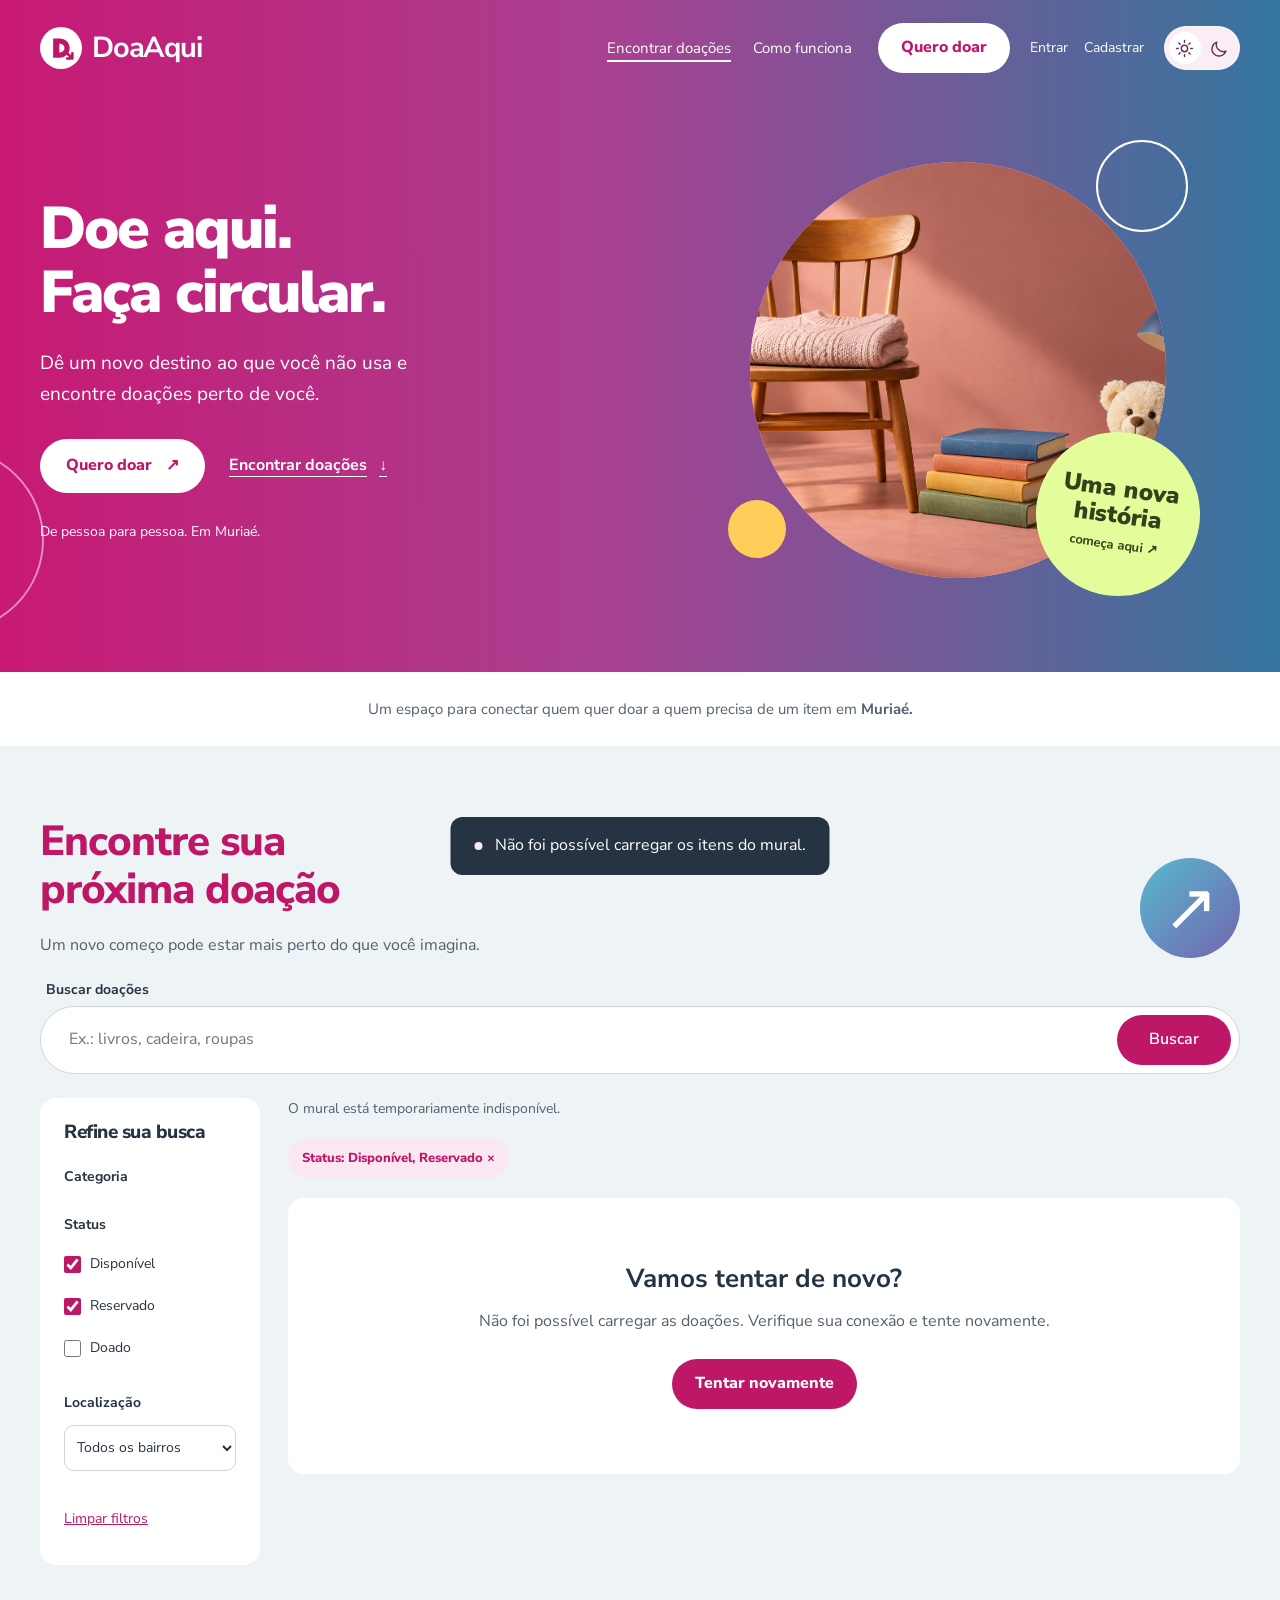
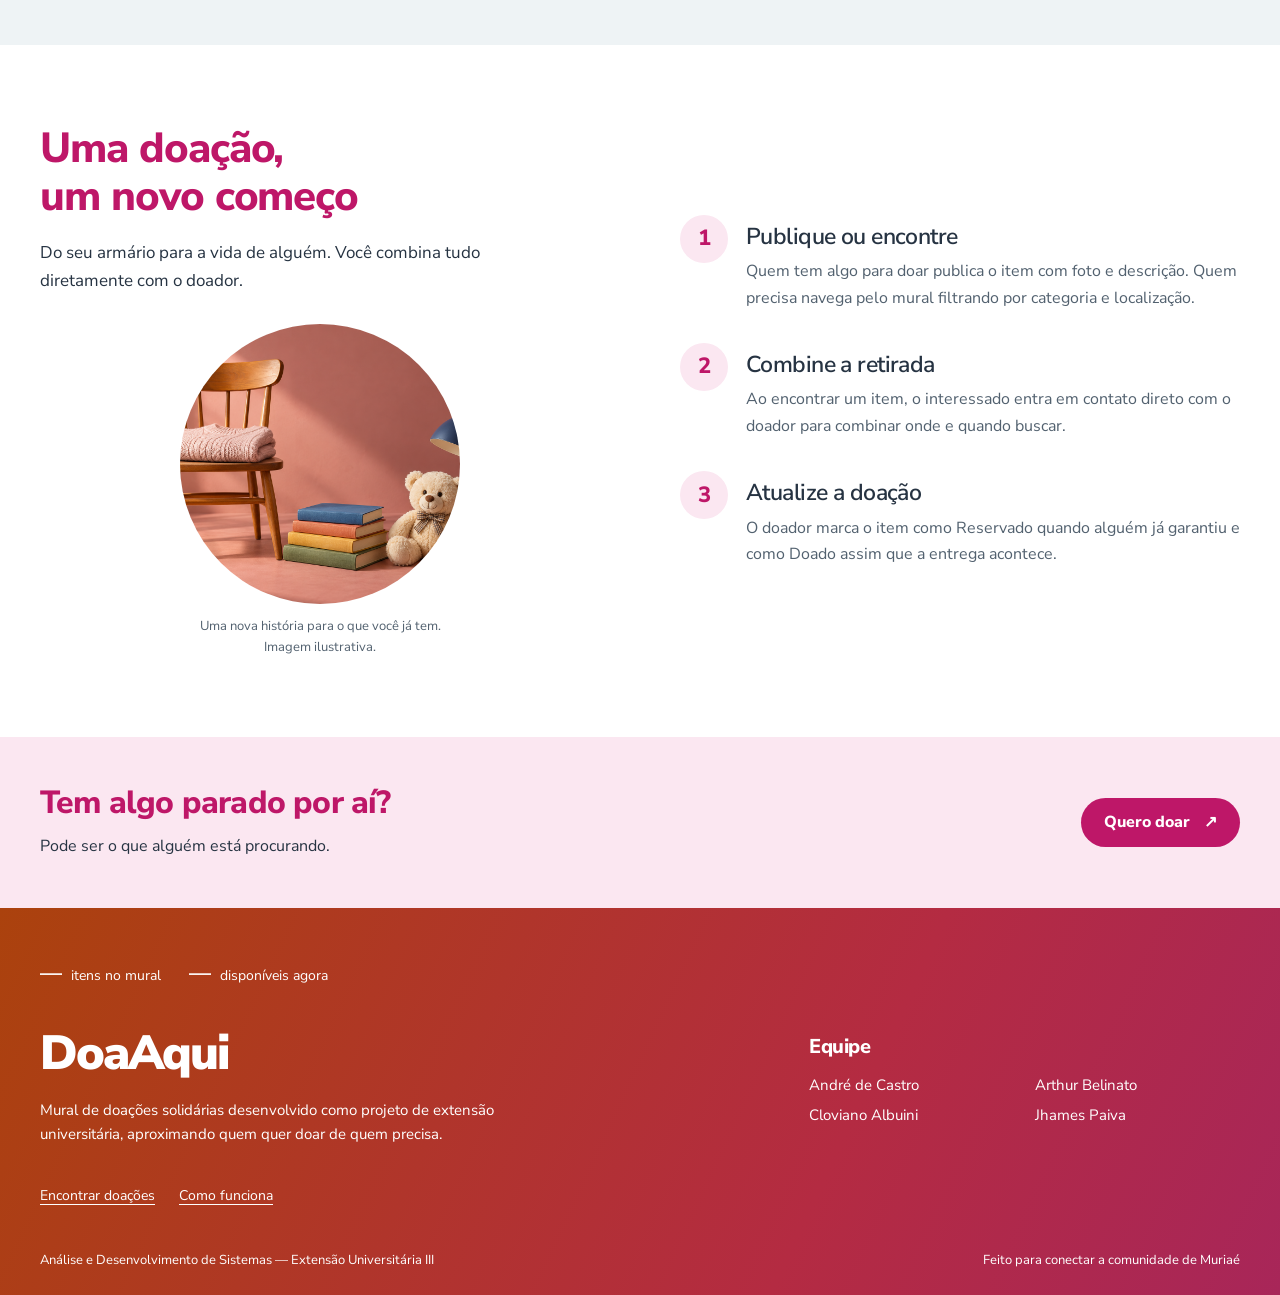
==== commit c1691d13: "atualizações gerais" ====
--- a/doa-aqui/index.html
+++ b/doa-aqui/index.html
@@ -6,11 +6,14 @@
 <title>Doa Aqui — Mural de Doações Solidárias</title>
 <meta name="theme-color" content="#BE1768">
 <meta name="description" content="Doe e encontre itens em Muriaé. Conecte-se com sua comunidade pelo DoaAqui.">
+<script src="js/theme.js"></script>
 <link rel="icon" href="assets/brand.svg" type="image/svg+xml">
 <link rel="stylesheet" href="css/identidade.css">
 <link rel="stylesheet" href="css/circular.css">
 <link rel="stylesheet" href="css/profile.css">
 <link rel="stylesheet" href="css/form-design.css">
+<link rel="stylesheet" href="css/theme.css">
+<link rel="stylesheet" href="css/polish-ui.css">
 </head>
 <body class="public-page">
 
@@ -27,6 +30,7 @@
     <div class="header-actions">
       <button class="btn btn-gold" id="btn-open-form">Quero doar</button>
       <div class="auth-area" id="auth-area"></div>
+      <button type="button" id="theme-toggle" class="theme-toggle" role="switch" aria-checked="false" aria-label="Tema escuro" title="Ativar tema escuro" hidden><span class="theme-toggle-thumb" aria-hidden="true"></span><svg viewBox="0 0 24 24" aria-hidden="true"><circle cx="12" cy="12" r="4"/><path d="M12 2v2m0 16v2M2 12h2m16 0h2M5 5l1.5 1.5m11 11L19 19M5 19l1.5-1.5m11-11L19 5"/></svg><svg viewBox="0 0 24 24" aria-hidden="true"><path d="M20 15.5A9 9 0 0 1 8.5 4 9 9 0 1 0 20 15.5Z"/></svg></button>
     </div>
   </div>
 </header>
@@ -73,7 +77,7 @@
           <button class="clear-filters" id="clear-filters">Limpar filtros</button>
         </aside>
         <div>
-          <p id="results-count" role="status" aria-live="polite">Carregando itens…</p><div class="grid" id="items-grid" aria-busy="true"><p class="loading-state">Buscando doações na comunidade…</p></div>
+          <p id="results-count" role="status" aria-live="polite">Carregando itens…</p><div id="active-filters" class="active-filters" aria-label="Filtros aplicados" hidden></div><div class="grid" id="items-grid" aria-busy="true"><div class="skeleton-card" aria-hidden="true"><div class="skeleton-photo"></div><div class="skeleton-line"></div><div class="skeleton-line"></div></div><div class="skeleton-card" aria-hidden="true"><div class="skeleton-photo"></div><div class="skeleton-line"></div><div class="skeleton-line"></div></div><div class="skeleton-card" aria-hidden="true"><div class="skeleton-photo"></div><div class="skeleton-line"></div><div class="skeleton-line"></div></div></div>
         </div>
       </div>
     </div>
@@ -280,6 +284,7 @@
 <script src="js/formulario.js"></script>
 <script src="js/init-mural.js"></script>
 <script src="js/form-design.js"></script>
+<script src="js/polish-ui.js"></script>
 <script src="js/interface.js"></script>
 </body>
 </html>
--- a/doa-aqui/css/profile.css
+++ b/doa-aqui/css/profile.css
@@ -6,3 +6,9 @@
 .profile-activity{margin-top:28px}.profile-activity h2{font-size:25px}.profile-stats{display:grid;grid-template-columns:repeat(3,1fr);gap:14px;margin-top:18px}.profile-stats>div{padding:22px;background:white;border-radius:18px}.profile-stats b{display:block;font-size:32px;color:var(--brand)}.profile-stats span{font-size:14px;color:var(--ink-soft)}.profile-actions{display:flex;flex-wrap:wrap;gap:12px;margin-top:24px}#profile-admin[hidden],#profile-content[hidden],#profile-state[hidden]{display:none}.profile-note{font-size:13px;color:var(--ink-soft);margin-top:12px}
 @media(max-width:850px){.profile-layout{grid-template-columns:240px minmax(0,1fr)}.profile-details{padding:24px}.profile-information{grid-template-columns:1fr;gap:14px}.profile-identity{padding:28px 22px}.profile-stats{gap:10px}.profile-stats>div{padding:16px}.header-actions .auth-user{flex-wrap:wrap;justify-content:flex-end}.profile-link .profile-shortname{max-width:92px}}
 @media(max-width:600px){.profile-page{padding:32px 0 48px}.profile-heading h1{font-size:34px}.profile-layout{grid-template-columns:1fr;gap:20px}.profile-identity{display:grid;grid-template-columns:64px 1fr;gap:8px 18px;align-items:center}.profile-avatar{width:64px;height:64px;font-size:29px;border-radius:20px;grid-row:1/3;margin:0}.profile-identity h2{font-size:24px}.profile-identity>p{margin:0}.profile-identity .profile-message{grid-column:1/-1;margin-top:14px;padding-top:18px}.profile-details{padding:24px 20px}.profile-stats{grid-template-columns:1fr}.profile-stats>div{display:flex;align-items:center;gap:16px;padding:16px 20px}.profile-stats b{min-width:38px}.profile-actions .btn{width:100%}.header-actions{flex-wrap:wrap}.header-actions .auth-user{gap:10px}.profile-link .profile-shortname{max-width:90px}}
+
+.profile-avatar,.profile-link .avatar{overflow:hidden}.profile-avatar img,.profile-link .avatar img{width:100%;height:100%;object-fit:cover;display:block}
+.profile-photo-form{margin-bottom:24px;display:grid;gap:10px;min-width:0}.profile-photo-form label{font-weight:800}.profile-photo-form input{max-width:100%;font-size:12px;color:white}.profile-photo-form input::file-selector-button{border:0;border-radius:10px;padding:10px;margin-right:8px;background:white;color:#be1768;cursor:pointer}.profile-photo-form small{opacity:.85}.profile-photo-form .btn{color:white;border-color:#ffffff80}.profile-photo-form p{font-size:14px}
+.profile-danger{margin-top:36px;padding:24px;border:1px solid #e7cad7;border-radius:20px;display:flex;align-items:center;justify-content:space-between;gap:24px}.profile-danger h2{font-size:21px}.profile-danger p{margin-top:8px;color:var(--ink-soft)}
+#delete-account-dialog{border:0;border-radius:24px;padding:32px;width:min(520px,calc(100% - 32px));max-height:90dvh;overflow:auto;margin:auto;color:var(--ink);box-shadow:0 24px 100px #30152c40}#delete-account-dialog::backdrop{background:#20152699;backdrop-filter:blur(5px)}.profile-dialog-tag{color:var(--brand);font-weight:800;font-size:13px;text-transform:uppercase;letter-spacing:.08em}#delete-account-dialog h2{font-size:27px;line-height:1.2;margin:14px 0}#delete-account-dialog p{line-height:1.6;margin:14px 0}#delete-account-dialog label{display:block;font-weight:800;margin-top:24px}#delete-password{display:block;width:100%;box-sizing:border-box;padding:16px;border:1px solid #c7b7c3;background:#faf7fa;border-radius:12px;margin-top:8px;font:inherit}#delete-password:focus{outline:3px solid #be176830;border-color:var(--brand)}#delete-feedback{color:#a7194f}#delete-account-dialog button:disabled{opacity:.6;cursor:wait}
+@media(max-width:600px){.profile-photo-form{grid-column:1/-1;grid-row:3;margin-top:12px}.profile-danger{align-items:stretch;flex-direction:column}#delete-account-dialog{padding:24px}.profile-danger .btn{width:100%}}
--- a/doa-aqui/css/theme.css
+++ b/doa-aqui/css/theme.css
@@ -0,0 +1,53 @@
+:root{color-scheme:light}
+.theme-toggle{position:relative;display:inline-flex;align-items:center;justify-content:space-between;flex:0 0 76px;width:76px;height:44px;padding:0 10px;border:1px solid #ffffff70;border-radius:100px;background:#f9eef4;color:#69304f;cursor:pointer;touch-action:manipulation;isolation:isolate}
+.theme-toggle[hidden]{display:none}.theme-toggle svg{position:relative;z-index:1;width:19px;height:19px;fill:none;stroke:currentColor;stroke-width:1.8;stroke-linecap:round;stroke-linejoin:round;pointer-events:none}
+.theme-toggle-thumb{position:absolute;left:4px;top:5px;width:32px;height:32px;border-radius:50%;background:#fff;transform:translateX(0);transition:transform .28s cubic-bezier(.22,1,.36,1);pointer-events:none}
+.theme-toggle:hover{border-color:currentColor}.theme-toggle:focus-visible{outline:3px solid #76c9ff;outline-offset:4px}
+.theme-toggle[aria-checked=true]{background:#303747;color:#f8e9f2;border-color:#657087}.theme-toggle[aria-checked=true] .theme-toggle-thumb{transform:translateX(34px);background:#a91b60}
+html[data-theme=dark]{color-scheme:dark;--paper:#151820;--paper-alt:#252c38;--ink:#f2f3f7;--ink-soft:#b9c2d0;--gray:#b9c2d0;--gray-pale:#252c38;--line:#495364;--brand:#ff93c3;--forest:#b81b65;--forest-light:#95144f;--forest-pale:#382335;--gold-pale:#382335;--pink:#f5c4dc;--brick:#ff9cab;--brick-pale:#40252f;--surface:#1e2430;--surface-raised:#293241}
+html[data-theme=dark] body{background:var(--paper);color:var(--ink)}
+html[data-theme=dark] :is(.site,.hero){background:#211b2a;color:var(--ink)}
+html[data-theme=dark] .site :is(.main a,.logo,.link-btn,.auth-links a){color:var(--ink)}
+html[data-theme=dark] :is(.purpose-band,.how,.search-box,.filters,.card,.empty-state,.loading-state,.modal,.admin-panel,.admin-stat,.profile-details,.profile-stats>div,#delete-account-dialog){background:var(--surface);color:var(--ink)}
+html[data-theme=dark] :is(.mural,.profile-page,.admin-section){background:var(--paper)}
+html[data-theme=dark] :is(.donate-close,.modal-head,.admin-panel-head){background:var(--forest-pale);color:var(--ink)}
+html[data-theme=dark] :is(.profile-information div,.photo,.detail-meta,.history-list li,.admin-table th,.donation-preview,.preview-picture){background:var(--surface-raised);color:var(--ink)}
+html[data-theme=dark] :is(.form-studio .modal-head,#remove-overlay .modal-head){background:var(--surface);color:var(--ink)}
+html[data-theme=dark] :is(.modal-close,.form-studio .modal-close,.form-studio .control-icon,.form-section-heading>span,.form-studio .control-surface .password-toggle){background:var(--surface-raised);color:var(--brand);border-color:var(--line)}
+html[data-theme=dark] :is(.btn-gold,.btn-white){background:#f8d8e8;color:#75123e}
+html[data-theme=dark] :is(.btn-forest,.search-box button,.filter-toggle){background:#b81b65;color:#fff}
+html[data-theme=dark] .btn-forest:hover{background:#9e1756}
+html[data-theme=dark] .btn-brick{background:#a32839;color:#fff}
+html[data-theme=dark] :is(.btn-ghost,.icon-btn.approve){background:var(--surface-raised);color:var(--ink)}
+html[data-theme=dark] :is(.field input:not([type=file]),.field textarea,.field select,.filter-select,.status-select,#delete-password){background:var(--surface-raised);color:var(--ink);border-color:var(--line)}
+html[data-theme=dark] :is(input,textarea)::placeholder{color:#aab5c5;opacity:1}
+html[data-theme=dark] :is(select option,.form-studio .control-select select option){background:var(--surface);color:var(--ink)}
+html[data-theme=dark] .form-studio .control-surface{background:var(--surface-raised);border-color:var(--line);box-shadow:none}
+html[data-theme=dark] .form-studio .control-surface:hover{border-color:#b18caa}
+html[data-theme=dark] .form-studio .control-surface:focus-within{border-color:var(--brand);outline:2px solid var(--brand);outline-offset:2px}
+html[data-theme=dark] .form-studio .control-surface :is(input:not([type=file]),textarea,select){background:transparent;color:var(--ink)}
+html[data-theme=dark] :is(.form-studio .field label,.form-studio .control-surface .control-label){color:var(--ink-soft)}
+html[data-theme=dark] .form-studio .control-multiline .control-label{background:var(--surface-raised)}
+html[data-theme=dark] :is(.upload-box,.form-studio .upload-box,.form-studio .upload-zone:not(.has-photo) .upload-box){background:var(--surface-raised);color:var(--ink);border-color:#a58198}
+html[data-theme=dark] :is(.form-studio .upload-zone:not(.has-photo) .upload-symbol,.upload-zone.has-photo .upload-box){background:var(--forest-pale);color:var(--brand)}
+html[data-theme=dark] :is(.form-feedback,.owner-remove-confirm){background:var(--brick-pale);color:var(--ink)}
+html[data-theme=dark] :is(.field-error,#delete-feedback){color:#ffadbb}
+html[data-theme=dark] .form-studio .control-surface:has([aria-invalid=true]){border-color:#ffadbb;background:var(--brick-pale)}
+html[data-theme=dark] .form-studio .control-surface:has([aria-invalid=true]) :is(.control-icon,.control-label){background:var(--brick-pale);color:#ffadbb}
+html[data-theme=dark] :is(.form-studio .modal-actions,.profile-danger,.profile-information div,.admin-table td){border-color:var(--line)}
+html[data-theme=dark] .toast{background:#f2f3f7;color:#151820}
+html[data-theme=dark] footer{background:#281d29;color:#f2e8ee}
+html[data-theme=dark] :is(.studio-story,.profile-identity){background:#57233f}
+html[data-theme=dark] .profile-avatar{background:#f8d8e8;color:#75123e}
+html[data-theme=dark] body[data-pagina=admin] .site{background:var(--surface)}
+html[data-theme=dark] body[data-pagina=admin] .btn-gold{background:#b81b65;color:white}
+html[data-theme=dark] .site .profile-link{color:var(--ink)}
+html[data-theme=dark] :focus-visible{outline-color:#76c9ff}
+@media(max-width:1150px){.header-actions{flex-wrap:wrap;justify-content:flex-end}.theme-toggle{flex-shrink:0}}
+@media(max-width:850px){.site>.wrap{flex-wrap:wrap}.site .header-actions{width:100%;justify-content:space-between}.site .header-actions .auth-area{margin-left:auto}.theme-toggle{margin-left:4px}}
+@media(prefers-reduced-motion:reduce){.theme-toggle-thumb{transition:none}}
+/* Keep the switch in the upper-right corner on compact headers. */
+@media(max-width:850px){.site>.wrap{position:relative}.site .theme-toggle{position:absolute;right:0;top:18px;margin:0}.site .menu-toggle{margin-right:90px}.site .header-actions{gap:10px}}
+@media(max-width:420px){.site>.wrap{gap:12px 6px}.site .logo{font-size:23px;gap:6px;letter-spacing:-1px}.site .logo .mark{width:28px;height:28px}.site .menu-toggle{font-size:12px;padding:8px 10px;margin-right:84px;min-height:44px}}
+html[data-theme=dark] .form-studio .control-surface :is(input,textarea)::placeholder{color:#b9c2d0;opacity:1}
+@media(max-width:600px){.profile-identity{grid-template-columns:64px minmax(0,1fr)}.profile-photo-form input{width:100%;min-width:0}.profile-photo-form .btn{min-width:0;width:100%}}
--- a/doa-aqui/css/polish-ui.css
+++ b/doa-aqui/css/polish-ui.css
@@ -0,0 +1,19 @@
+/* Motion is brief feedback; all content remains available without it. */
+.grid .card{position:relative;display:flex;flex-direction:column;height:100%;border-color:var(--line);animation:donation-arrive .24s ease-out backwards;animation-delay:var(--arrival-delay,0ms)}
+.grid .card .photo{overflow:hidden;flex-shrink:0}.grid .card .photo img{width:100%;height:100%;transition:transform .24s ease-out}
+.grid .card .body{display:flex;flex-direction:column;flex:1}.grid .card h3{min-height:0;margin-top:8px}.grid .card .desc{display:-webkit-box;-webkit-line-clamp:2;-webkit-box-orient:vertical;overflow:hidden;margin-top:12px;min-height:0}
+.grid .card .meta{margin-top:auto;padding-top:20px;gap:8px}.card-location{display:flex;align-items:center;gap:7px;font-weight:800;color:var(--ink)}.card-location svg{width:17px;height:17px;flex-shrink:0}.card-date{font-size:12px;color:var(--ink-soft)}
+.grid .card-link{justify-content:space-between;gap:16px;align-self:stretch;font-weight:800}.card-link::after{content:'↗';font-size:20px;transition:transform .2s}.card:focus-visible{outline:3px solid var(--brand);outline-offset:4px}
+@media(hover:hover){.grid .card:hover .photo img{transform:scale(1.035)}.grid .card:hover .card-link::after{transform:translate(2px,-2px)}}
+.active-filters{display:flex;gap:8px;flex-wrap:wrap;margin:0 0 20px}.active-filters[hidden]{display:none}.active-filter{display:inline-flex;max-width:100%;text-align:left;overflow-wrap:anywhere;align-items:center;min-height:40px;padding:8px 14px;border:0;border-radius:100px;background:var(--forest-pale);color:var(--brand);font:inherit;font-size:13px;font-weight:800;cursor:pointer}.active-filter:hover{background:var(--paper-alt)}
+.skeleton-card{padding:0 0 24px;overflow:hidden;border-radius:16px;background:var(--paper-alt)}.skeleton-photo{height:auto;aspect-ratio:4/3;background:var(--line)}.skeleton-line{height:16px;border-radius:8px;margin:20px 24px 0;background:var(--line)}.skeleton-line:last-child{width:45%}.skeleton-card{animation:donation-loading 1.1s ease-in-out 4 alternate}
+.donation-progress{margin:0 0 24px;padding:16px 18px;border-radius:14px;background:var(--paper)}.donation-progress p{font-size:14px;font-weight:800}.donation-progress progress{display:block;width:100%;height:6px;margin:12px 0;accent-color:var(--brand);border:0;border-radius:10px;overflow:hidden}.donation-progress progress::-webkit-progress-bar{background:var(--line)}.donation-progress progress::-webkit-progress-value{background:var(--brand)}.donation-progress progress::-moz-progress-bar{background:var(--brand)}
+.donation-checklist{display:flex;flex-wrap:wrap;gap:8px 14px;list-style:none;padding:0;margin:0;font-size:12px;color:var(--ink-soft)}.donation-checklist li::before{content:'○';margin-right:5px}.donation-checklist .is-complete{color:var(--brand);font-weight:800}.donation-checklist .is-complete::before{content:'✓'}
+.donation-preview .preview-picture{height:150px;overflow:hidden;font-size:14px;text-align:center}.preview-picture img{width:100%;height:100%;object-fit:contain}.preview-picture [hidden]{display:none}.donation-preview .preview-description{font-size:14px;line-height:1.55;padding:0;border:0;margin:12px 0;display:-webkit-box;-webkit-line-clamp:3;-webkit-box-orient:vertical;overflow:hidden;overflow-wrap:anywhere}.donation-preview .preview-category{overflow-wrap:anywhere}
+.mobile-donation-preview{display:none}.empty-state{animation:donation-arrive .2s ease-out}
+@keyframes donation-arrive{from{opacity:0;transform:translateY(8px)}to{opacity:1;transform:translateY(0)}}
+@keyframes donation-loading{from{opacity:.55}to{opacity:1}}
+@media(max-width:720px){.mobile-donation-preview{display:block;margin-bottom:24px}.mobile-donation-preview summary{min-height:44px;cursor:pointer;color:var(--brand);font-weight:800;padding:10px 0}.mobile-donation-preview .donation-preview{margin:8px 0;background:var(--paper);padding:20px}.mobile-donation-preview .preview-picture{height:180px}.donation-progress{padding:14px}.donation-checklist{gap:8px 12px}}
+@media(prefers-reduced-motion:reduce){.grid .card,.empty-state,.skeleton-card{animation:none}.grid .card .photo img,.card-link::after{transition:none}.grid .card:hover,.grid .card:hover .photo img,.grid .card:hover .card-link::after{transform:none}}
+.grid .card :is(h3,.desc){overflow-wrap:anywhere}
+@media(min-width:721px){.studio-donation .studio-story{max-height:calc(100dvh - 64px);overflow-y:auto;scrollbar-width:thin;gap:24px}.studio-donation .donation-preview{padding:18px}.studio-donation .donation-preview>p:last-child{margin-top:14px;padding-top:12px}}
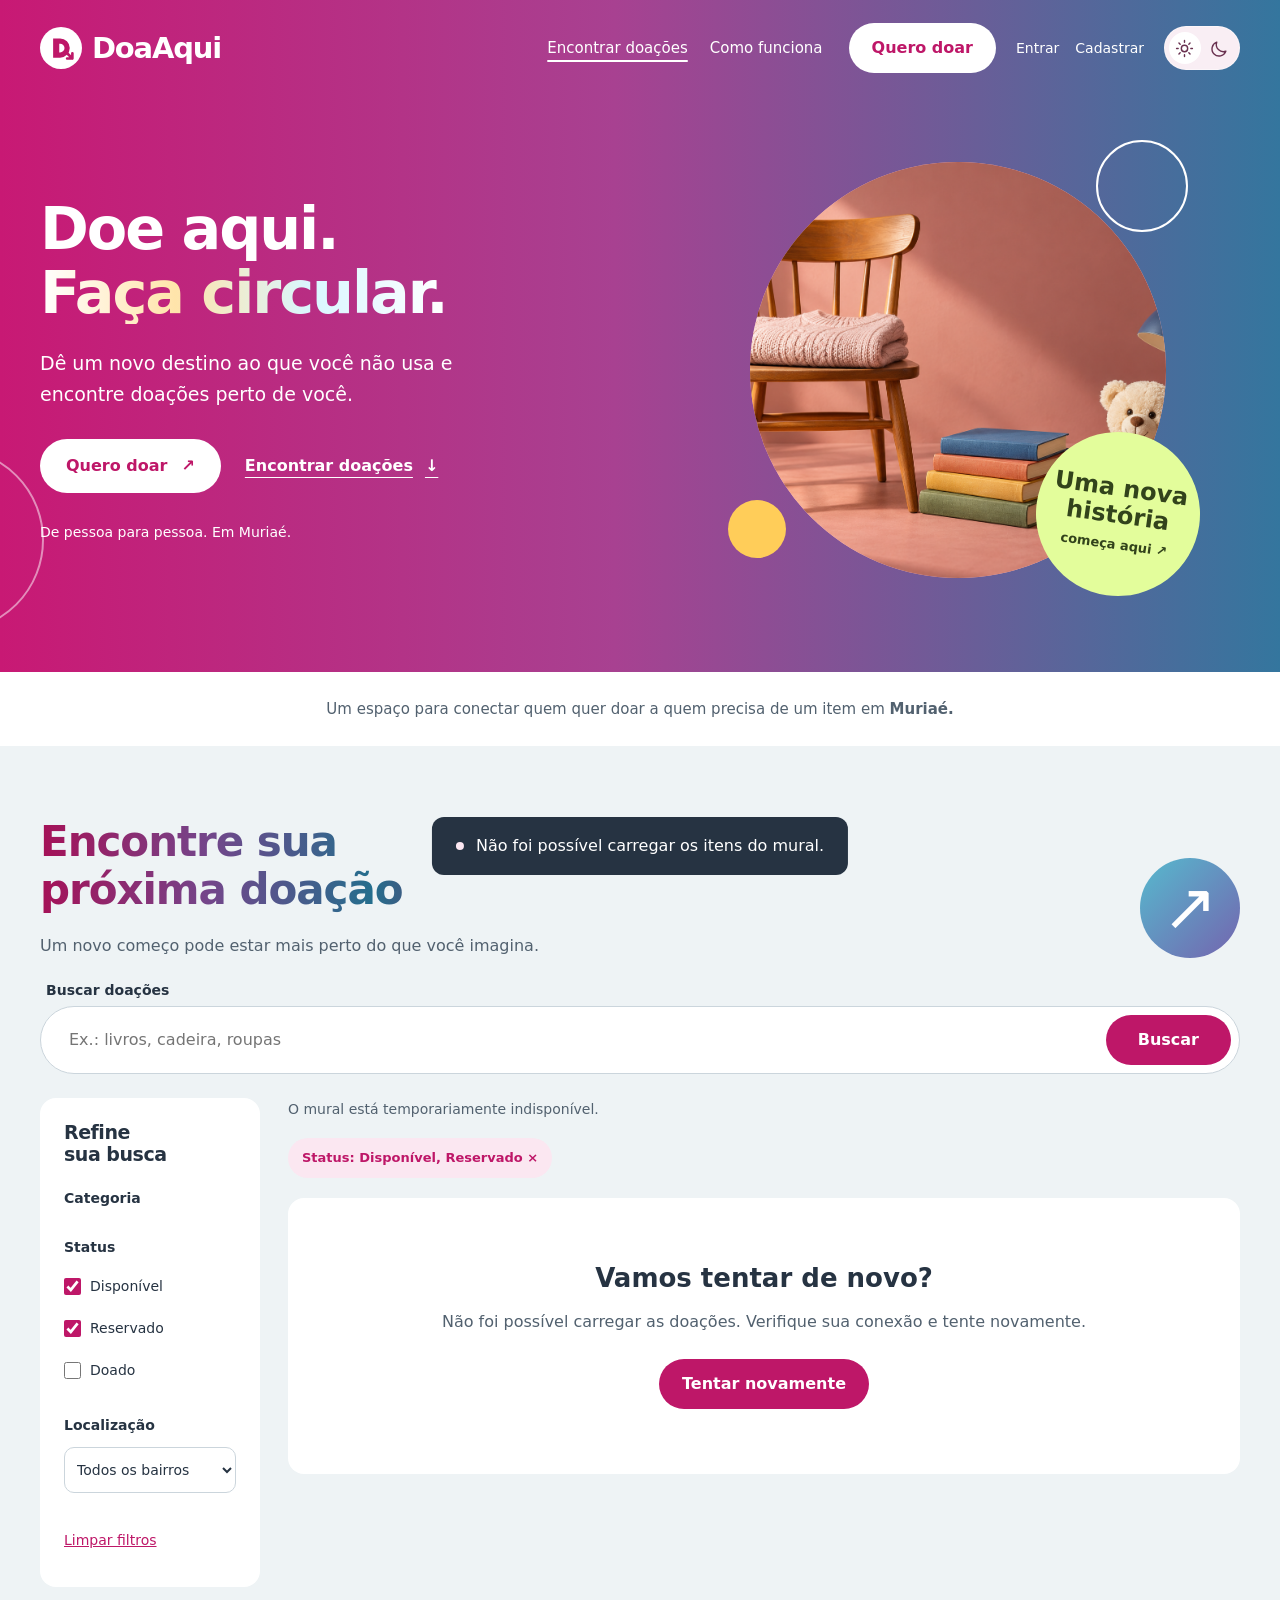
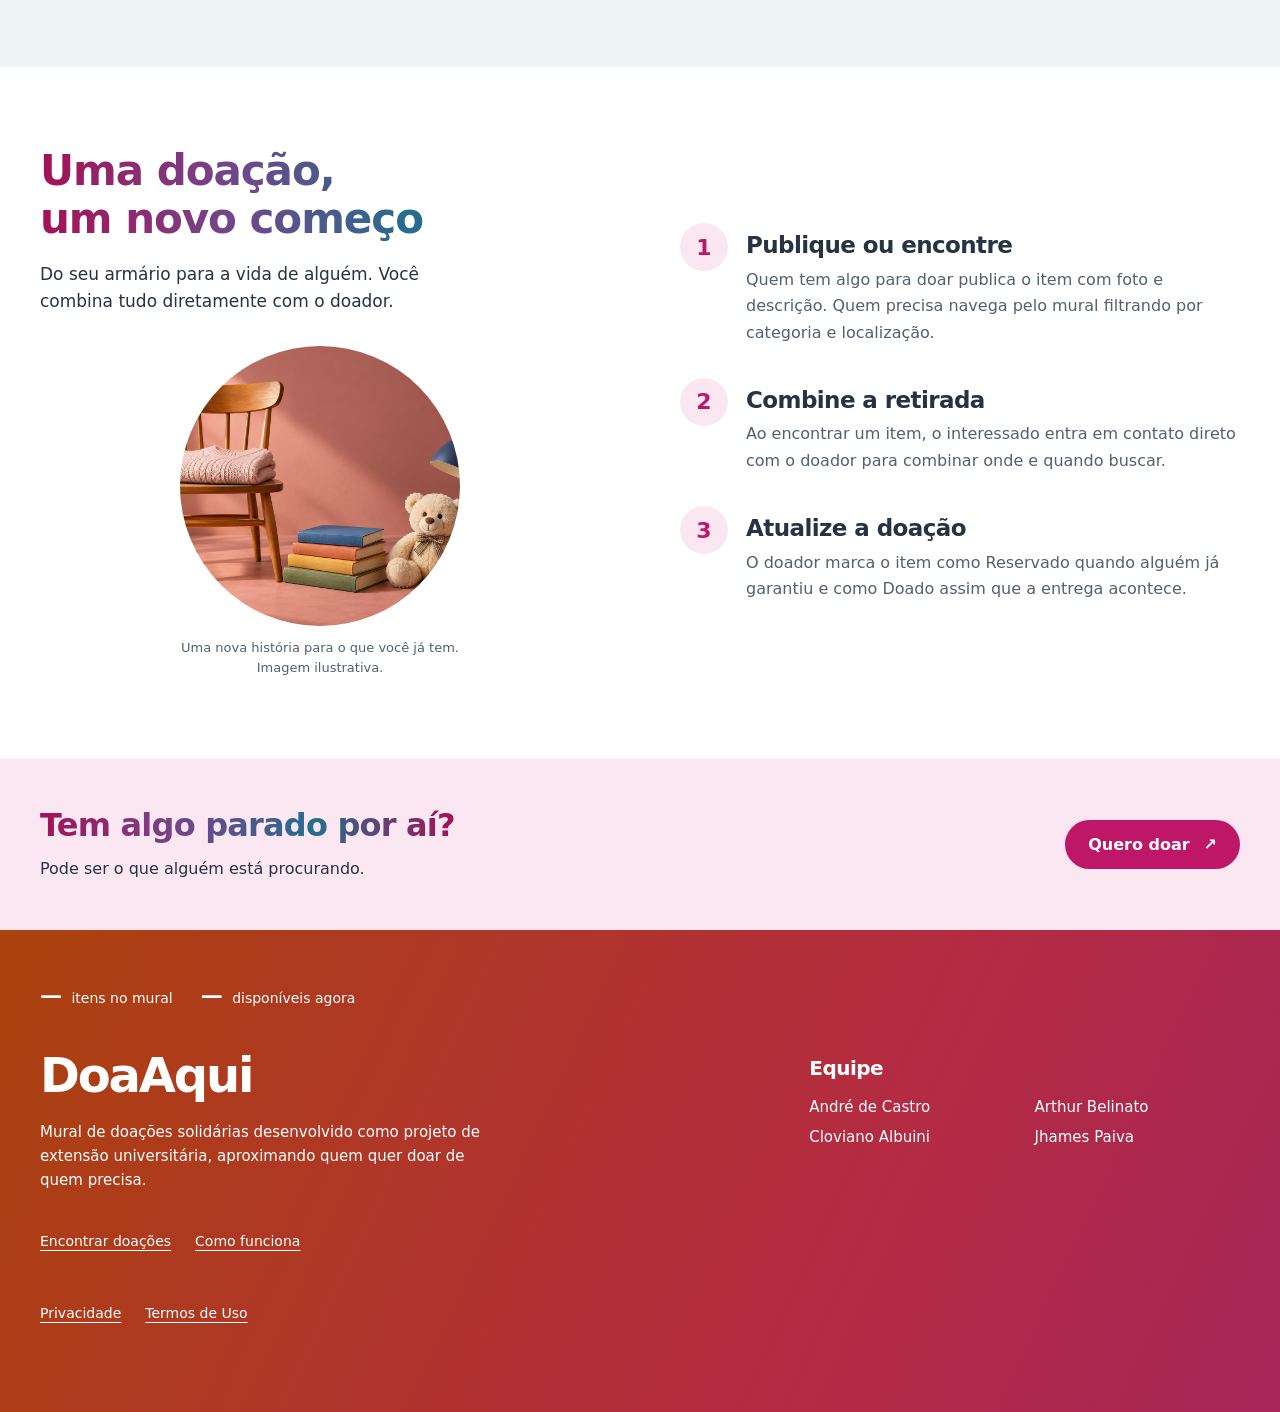
==== commit 4652d86b: "Atualizações Gerais do sistema" ====
--- a/doa-aqui/index.html
+++ b/doa-aqui/index.html
@@ -6,6 +6,9 @@
 <title>Doa Aqui — Mural de Doações Solidárias</title>
 <meta name="theme-color" content="#BE1768">
 <meta name="description" content="Doe e encontre itens em Muriaé. Conecte-se com sua comunidade pelo DoaAqui.">
+<!-- Em produção, configure API e uploads para os endereços HTTPS reais do backend. -->
+<meta name="doaaqui-api-base" content="http://localhost:8000/api">
+<meta name="doaaqui-uploads-base" content="http://localhost:8000">
 <script src="js/theme.js"></script>
 <link rel="icon" href="assets/brand.svg" type="image/svg+xml">
 <link rel="stylesheet" href="css/identidade.css">
@@ -39,7 +42,7 @@
 
   <section class="hero" aria-labelledby="hero-title">
     <div class="wrap hero-layout">
-      <div class="hero-copy"><h1 id="hero-title">Doe aqui.<br>Faça circular.</h1><p class="lead">Dê um novo destino ao que você não usa e encontre doações perto de você.</p><div class="hero-buttons"><button type="button" class="btn btn-white" data-donate>Quero doar <span aria-hidden="true">↗</span></button><a class="hero-explore" href="#mural">Encontrar doações <span aria-hidden="true">↓</span></a></div><p class="hero-place">De pessoa para pessoa. Em Muriaé.</p></div>
+      <div class="hero-copy"><h1 id="hero-title">Doe aqui.<br><span class="animated-gradient-title animated-gradient-title--hero">Faça circular.</span></h1><p class="lead">Dê um novo destino ao que você não usa e encontre doações perto de você.</p><div class="hero-buttons"><button type="button" class="btn btn-white" data-donate>Quero doar <span aria-hidden="true">↗</span></button><a class="hero-explore" href="#mural">Encontrar doações <span aria-hidden="true">↓</span></a></div><p class="hero-place">De pessoa para pessoa. Em Muriaé.</p></div>
       <div class="hero-art"><div class="hero-photo"><img src="assets/objetos-doacao.png" alt="Composição ilustrativa de objetos que podem ganhar uma nova casa" width="1536" height="1024" fetchpriority="high"></div><span class="orbit orbit-one" aria-hidden="true"></span><span class="orbit orbit-two" aria-hidden="true"></span><div class="circle-message" aria-hidden="true">Uma nova<br>história<br><span>começa aqui ↗</span></div></div>
     </div>
   </section>
@@ -49,7 +52,7 @@
     <div class="wrap">
       <div class="mural-head">
         <div>
-          <h2>Encontre sua<br>próxima doação</h2><p class="mural-intro">Um novo começo pode estar mais perto do que você imagina.</p>
+          <h2 class="animated-gradient-title">Encontre sua<br>próxima doação</h2><p class="mural-intro">Um novo começo pode estar mais perto do que você imagina.</p>
 
         </div>
         <div class="mural-symbol" aria-hidden="true">↗</div>
@@ -84,7 +87,7 @@
   </section>
   <section class="how" id="como-funciona">
     <div class="wrap">
-      <h2>Uma doação,<br>um novo começo</h2>
+      <h2 class="animated-gradient-title">Uma doação,<br>um novo começo</h2>
       <p class="sub">Do seu armário para a vida de alguém. Você combina tudo diretamente com o doador.</p>
       <figure class="how-photo"><img src="assets/objetos-doacao.png" width="1536" height="1024" alt="Composição ilustrativa de cadeira, roupas, livros e brinquedo, objetos que podem ser doados" loading="lazy"><figcaption>Uma nova história para o que você já tem. Imagem ilustrativa.</figcaption></figure><div class="steps">
         <div class="step">
@@ -106,7 +109,7 @@
     </div>
   </section>
 
-  <section class="donate-close"><div class="wrap"><div><h2>Tem algo parado por aí?</h2><p>Pode ser o que alguém está procurando.</p></div><button class="btn btn-forest" type="button" data-donate>Quero doar <span aria-hidden="true">↗</span></button></div></section>
+  <section class="donate-close"><div class="wrap"><div><h2 class="animated-gradient-title">Tem algo parado por aí?</h2><p>Pode ser o que alguém está procurando.</p></div><button class="btn btn-forest" type="button" data-donate>Quero doar <span aria-hidden="true">↗</span></button></div></section>
 </main>
 
 <footer>
@@ -126,6 +129,7 @@
     </div>
   </div>
   <div class="wrap footer-nav"><a href="index.html#mural">Encontrar doações</a><a href="index.html#como-funciona">Como funciona</a></div>
+  <div class="wrap footer-nav legal-nav"><a href="privacidade.html">Privacidade</a><a href="termos.html">Termos de Uso</a></div>
   <div class="wrap foot-bottom">
     <span>Análise e Desenvolvimento de Sistemas — Extensão Universitária III</span>
     <span>Feito para conectar a comunidade de Muriaé</span>
@@ -152,25 +156,25 @@
       <form id="new-item-form">
         <div class="field">
           <label for="f-title">Nome do item</label>
-          <input type="text" id="f-title" placeholder="Ex: Guarda-roupa 3 portas" required>
+          <input type="text" id="f-title" name="titulo" placeholder="Ex: Guarda-roupa 3 portas" required>
         </div>
         <div class="field-row">
           <div class="field">
             <label for="f-category">Categoria</label>
-            <select id="f-category" required>
+            <select id="f-category" name="categoria" required>
               <option value="">Selecione</option>
             </select>
           </div>
           <div class="field">
             <label for="f-location">Bairro</label>
-            <select id="f-location" required>
+            <select id="f-location" name="bairro" required>
               <option value="">Selecione</option>
             </select>
           </div>
         </div>
         <div class="field">
           <label for="f-desc">Descrição</label>
-          <textarea id="f-desc" placeholder="Conte o estado do item e detalhes que ajudam quem for buscar" required></textarea>
+          <textarea id="f-desc" name="descricao" placeholder="Conte o estado do item e detalhes que ajudam quem for buscar" required></textarea>
         </div>
         <div class="field">
           <label for="f-foto">Foto do item — opcional</label>
@@ -178,11 +182,13 @@
             <b>Escolha uma foto do item</b>
             <span id="f-foto-hint">JPG, PNG ou WEBP, até 5MB</span>
           </label>
-          <input type="file" id="f-foto" accept="image/jpeg,image/png,image/webp" class="file-input">
-        </div>
-        <div class="field">
-          <label for="f-contact">Contato (WhatsApp) — opcional</label>
-          <input type="text" id="f-contact" placeholder="Deixe em branco para usar o telefone do seu cadastro">
+          <input type="file" id="f-foto" name="foto" accept="image/jpeg,image/png,image/webp" class="file-input">
+        </div>
+        <div class="field">
+          <label for="f-contact">WhatsApp do anúncio — opcional</label>
+          <input type="tel" id="f-contact" name="contato" autocomplete="tel" placeholder="DDD e número, se quiser usar outro">
+          <label class="check-row"><input type="checkbox" id="f-public-contact" name="contatoPublico"> Exibir publicamente o WhatsApp neste anúncio</label>
+          <p class="hint">Marcando esta opção, o número informado será público. Se o campo ficar vazio, será usado o telefone do seu cadastro.</p>
         </div>
         <p class="hint">Seu anúncio entra na fila de moderação e aparece no mural após aprovação.</p>
         <div class="modal-actions" style="margin-top:18px;">
@@ -249,6 +255,10 @@
             <label for="c-confirma">Confirmar senha</label>
             <input type="password" id="c-confirma" autocomplete="new-password" required>
           </div>
+        </div>
+        <div class="field">
+          <label class="check-row"><input type="checkbox" id="c-aceitou-termos" required> Li e aceito os <a href="termos.html" target="_blank" rel="noopener">Termos de Uso</a></label>
+          <p class="hint">Consulte também o <a href="privacidade.html" target="_blank" rel="noopener">Aviso de Privacidade</a> para saber como os dados da conta e dos anúncios são usados.</p>
         </div>
         <p class="hint">Já tem conta? <a href="#" id="link-ir-login">Entrar</a>.</p>
         <div class="modal-actions" style="margin-top:18px;">
@@ -286,5 +296,6 @@
 <script src="js/form-design.js"></script>
 <script src="js/polish-ui.js"></script>
 <script src="js/interface.js"></script>
+<script src="js/reveal.js"></script>
 </body>
 </html>
--- a/doa-aqui/css/identidade.css
+++ b/doa-aqui/css/identidade.css
@@ -1020,16 +1020,6 @@
 .modal-body:has(.admin-table) {
   overflow:auto
 }
-@keyframes card-in {
-  from {
-    opacity:0;
-    transform:translateY(12px)
-  }
-  to {
-    opacity:1;
-    transform:translateY(0)
-  }
-}
 @keyframes photo-drift {
   from {
     transform:scale(1)
@@ -1043,8 +1033,20 @@
     opacity:.5
   }
 }
-.reveal-active {
-  animation:card-in .65s ease both
+.reveal-target {
+  opacity:0;
+  transform:translateY(22px);
+  transition:opacity .55s cubic-bezier(.2,.65,.3,1),transform .55s cubic-bezier(.2,.65,.3,1)
+}
+.reveal-target.reveal-active,.reveal-target:focus-within {
+  opacity:1;
+  transform:translateY(0)
+}
+@media(prefers-reduced-motion:reduce) {
+  .reveal-target {
+    opacity:1;
+    transform:none
+  }
 }
 @media(min-width:1450px) {
   .hero h1 {
--- a/doa-aqui/css/circular.css
+++ b/doa-aqui/css/circular.css
@@ -1,6 +1,5 @@
 /* Visual direction: DoaAqui / Faça circular. Based on the approved visual spec. */
-@import url('https://fonts.googleapis.com/css2?family=Nunito+Sans:wght@400;500;600;700;800;900&display=swap');
-:root{--forest:#BE1768;--forest-light:#9c1356;--forest-pale:#fbe7f1;--gold:#fff;--gold-pale:#fbe7f1;--pink:#fbe7f1;--brick:#a32839;--brick-pale:#fce9ed;--paper:#eef3f5;--paper-alt:#e3ebef;--ink:#263342;--ink-soft:#52616f;--gray:#52616f;--line:#cbd5dc;--radius:16px;--body-font:'Nunito Sans','Trebuchet MS',Arial,sans-serif;--brand:#be1768}
+:root{--forest:#BE1768;--forest-light:#9c1356;--forest-pale:#fbe7f1;--gold:#fff;--gold-pale:#fbe7f1;--pink:#fbe7f1;--brick:#a32839;--brick-pale:#fce9ed;--paper:#eef3f5;--paper-alt:#e3ebef;--ink:#263342;--ink-soft:#52616f;--gray:#52616f;--line:#cbd5dc;--radius:16px;--body-font:system-ui,-apple-system,BlinkMacSystemFont,"Segoe UI",sans-serif;--brand:#be1768}
 h1,h2,h3,h4{letter-spacing:-.025em;font-weight:800;line-height:1.15}h2{font-size:clamp(28px,3.4vw,42px)}h3{font-size:22px}.wrap{width:min(1200px,calc(100% - 80px))}body{background:var(--paper)}:focus-visible{outline:3px solid #125da0;outline-offset:4px}.btn{font-size:16px;min-height:48px;font-weight:800;gap:14px}.btn-sm{min-height:44px}.btn-gold,.btn-white{background:white;color:var(--brand)}.btn-forest{background:var(--brand)}.btn-ghost{background:var(--paper);color:var(--ink)}
 .site{background:linear-gradient(90deg,#c81974 0%,#a84191 48%,#34769e 100%)}.site>.wrap{min-height:96px;gap:26px}.logo{font-size:29px;letter-spacing:-1.2px}.mark{width:42px;height:42px}.main{gap:22px}.main a,.main a.active,.auth-links a:last-child{color:white}.main a.active{text-decoration:underline;text-underline-offset:7px;text-decoration-thickness:2px}.main a:hover,.auth-links a:hover{color:white;text-decoration:underline;text-underline-offset:7px}.header-actions{gap:20px}.auth-links{gap:16px}.auth-links a,.link-btn{min-height:44px;display:inline-flex;align-items:center;font-size:14px}.menu-toggle{background:#ffffff26;border:1px solid #ffffff60}.avatar{background:white;color:var(--brand)}
 .hero{position:relative;color:white;background:linear-gradient(90deg,#c81974 0%,#a84191 48%,#34769e 100%);padding:44px 0 72px}.hero-layout{display:grid;grid-template-columns:1fr 1fr;align-items:center;gap:70px;min-height:420px}.hero h1{font-size:clamp(42px,4.6vw,62px);font-weight:900;letter-spacing:-.035em;line-height:1.08}.hero-copy{position:relative;z-index:1}.hero .lead{color:white;font-size:19px;max-width:430px;margin-top:24px;line-height:1.6}.hero-buttons{display:flex;flex-wrap:wrap;align-items:center;gap:24px;margin-top:30px}.hero-buttons .btn{padding:14px 26px}.hero-explore{font-size:16px;font-weight:700;min-height:48px;display:inline-flex;gap:12px;align-items:center;text-underline-offset:6px}.hero-place{font-size:14px;margin-top:28px;color:white}.hero-art{position:relative;width:min(100%,460px);aspect-ratio:1;justify-self:center}.hero-photo{position:absolute;inset:22px;border-radius:50%;overflow:hidden;background:#f3bacd}.hero-photo img{width:100%;height:100%;object-fit:cover;object-position:42% center}.circle-message{position:absolute;right:-12px;bottom:4px;width:164px;height:164px;background:#e3fd9b;color:#32431b;border-radius:50%;display:flex;flex-direction:column;justify-content:center;text-align:center;font-size:24px;font-weight:900;line-height:1.1;transform:rotate(8deg)}.circle-message span{font-size:13px;margin-top:10px;font-weight:700}.orbit{position:absolute;display:block;border-radius:50%;pointer-events:none}.orbit-one{width:92px;height:92px;border:2px solid white;top:0;right:0}.orbit-two{width:58px;height:58px;background:#ffcd59;bottom:42px;left:0}.hero::before{content:'';position:absolute;width:180px;height:180px;border:2px solid #ffffff80;border-radius:50%;left:-140px;bottom:40px}.purpose-band{background:white;padding:25px 24px;text-align:center}.purpose-band p{max-width:680px;margin:auto;font-size:15px;color:var(--ink-soft)}
@@ -35,3 +34,48 @@
 #remove-overlay .btn{border-radius:12px;padding:12px 16px;font-size:14px}
 #remove-error{margin-top:18px}
 @media(max-width:480px){#remove-overlay .modal-head{padding:22px 20px 0}#remove-overlay .modal-head h3{font-size:23px}#remove-overlay .modal-body{padding:20px}#remove-overlay .modal-actions{grid-template-columns:1fr}#remove-overlay .btn{min-height:48px}}
+
+.mural-head h2.animated-gradient-title,
+.how h2.animated-gradient-title,
+.donate-close h2.animated-gradient-title {
+  color:var(--brand);
+}
+.hero h1 .animated-gradient-title--hero {
+  display:inline-block;
+  color:#fff;
+}
+@supports (background-clip:text) or (-webkit-background-clip:text) {
+  .mural-head h2.animated-gradient-title,
+  .how h2.animated-gradient-title,
+  .donate-close h2.animated-gradient-title,
+  .hero h1 .animated-gradient-title--hero {
+    background-image:linear-gradient(90deg,#a51157 0%,#74458a 16.666%,#246e8d 33.333%,#a51157 50%,#74458a 66.666%,#246e8d 83.333%,#a51157 100%);
+    background-size:200% 100%;
+    background-position:0% 50%;
+    background-clip:text;
+    -webkit-background-clip:text;
+    color:transparent;
+    -webkit-text-fill-color:transparent;
+    animation:doaaqui-gradient-flow 4s linear infinite;
+  }
+  .hero h1 .animated-gradient-title--hero {
+    background-image:linear-gradient(90deg,#fff 0%,#ffe4aa 16.666%,#d9f6ff 33.333%,#fff 50%,#ffe4aa 66.666%,#d9f6ff 83.333%,#fff 100%);
+  }
+  html[data-theme=dark] .mural-head h2.animated-gradient-title,
+  html[data-theme=dark] .how h2.animated-gradient-title,
+  html[data-theme=dark] .donate-close h2.animated-gradient-title {
+    background-image:linear-gradient(90deg,#ffacd1 0%,#ddb6ff 16.666%,#89ddeb 33.333%,#ffacd1 50%,#ddb6ff 66.666%,#89ddeb 83.333%,#ffacd1 100%);
+  }
+}
+@keyframes doaaqui-gradient-flow {
+  to { background-position:100% 50%; }
+}
+@media(prefers-reduced-motion:reduce) {
+  .mural-head h2.animated-gradient-title,
+  .how h2.animated-gradient-title,
+  .donate-close h2.animated-gradient-title,
+  .hero h1 .animated-gradient-title--hero {
+    animation:none;
+    background-position:50% 50%;
+  }
+}
--- a/doa-aqui/css/profile.css
+++ b/doa-aqui/css/profile.css
@@ -8,7 +8,7 @@
 @media(max-width:600px){.profile-page{padding:32px 0 48px}.profile-heading h1{font-size:34px}.profile-layout{grid-template-columns:1fr;gap:20px}.profile-identity{display:grid;grid-template-columns:64px 1fr;gap:8px 18px;align-items:center}.profile-avatar{width:64px;height:64px;font-size:29px;border-radius:20px;grid-row:1/3;margin:0}.profile-identity h2{font-size:24px}.profile-identity>p{margin:0}.profile-identity .profile-message{grid-column:1/-1;margin-top:14px;padding-top:18px}.profile-details{padding:24px 20px}.profile-stats{grid-template-columns:1fr}.profile-stats>div{display:flex;align-items:center;gap:16px;padding:16px 20px}.profile-stats b{min-width:38px}.profile-actions .btn{width:100%}.header-actions{flex-wrap:wrap}.header-actions .auth-user{gap:10px}.profile-link .profile-shortname{max-width:90px}}
 
 .profile-avatar,.profile-link .avatar{overflow:hidden}.profile-avatar img,.profile-link .avatar img{width:100%;height:100%;object-fit:cover;display:block}
-.profile-photo-form{margin-bottom:24px;display:grid;gap:10px;min-width:0}.profile-photo-form label{font-weight:800}.profile-photo-form input{max-width:100%;font-size:12px;color:white}.profile-photo-form input::file-selector-button{border:0;border-radius:10px;padding:10px;margin-right:8px;background:white;color:#be1768;cursor:pointer}.profile-photo-form small{opacity:.85}.profile-photo-form .btn{color:white;border-color:#ffffff80}.profile-photo-form p{font-size:14px}
+.profile-photo-form{margin-bottom:24px;display:grid;gap:10px;min-width:0}.profile-photo-editor{display:grid;justify-items:start;gap:8px;min-width:0}.profile-photo-editor[hidden],.profile-photo-edit[hidden],.profile-photo-feedback[hidden]{display:none}.profile-photo-edit,.profile-photo-picker,.profile-photo-cancel,.profile-photo-save{font:inherit;font-size:14px;font-weight:700;line-height:1.2;touch-action:manipulation;cursor:pointer}.profile-photo-edit{display:inline-flex;align-items:center;justify-content:center;min-height:40px;padding:8px 13px;border:1px solid #ffffff80;border-radius:10px;background:#ffffff12;color:white}.profile-photo-edit:hover,.profile-photo-cancel:hover{background:#ffffff24}.profile-photo-input{position:absolute;width:1px;height:1px;padding:0;margin:-1px;overflow:hidden;clip:rect(0,0,0,0);white-space:nowrap;border:0}.profile-photo-picker{display:inline-flex;align-items:center;justify-content:center;min-height:40px;max-width:100%;box-sizing:border-box;padding:8px 13px;border:1px solid #ffffff;border-radius:10px;background:white;color:#9e1457;overflow-wrap:anywhere}.profile-photo-picker:hover{background:#fff4f9}.profile-photo-input:focus-visible+.profile-photo-picker,.profile-photo-edit:focus-visible,.profile-photo-cancel:focus-visible,.profile-photo-save:focus-visible{outline:3px solid #fff;outline-offset:3px}.profile-photo-name{font-size:12px;line-height:1.45;opacity:.9;overflow-wrap:anywhere}.profile-photo-actions{display:flex;flex-wrap:wrap;gap:8px;margin-top:4px}.profile-photo-cancel,.profile-photo-save{display:inline-flex;align-items:center;justify-content:center;min-height:40px;padding:8px 13px;border:1px solid #ffffff80;border-radius:10px}.profile-photo-cancel{background:transparent;color:white}.profile-photo-save{border-color:white;background:white;color:#9e1457}.profile-photo-save:hover:not(:disabled){background:#fff4f9}.profile-photo-save:disabled{cursor:not-allowed;opacity:.58}.profile-photo-feedback{margin:0;color:white;font-size:13px;line-height:1.5;overflow-wrap:anywhere}
 .profile-danger{margin-top:36px;padding:24px;border:1px solid #e7cad7;border-radius:20px;display:flex;align-items:center;justify-content:space-between;gap:24px}.profile-danger h2{font-size:21px}.profile-danger p{margin-top:8px;color:var(--ink-soft)}
 #delete-account-dialog{border:0;border-radius:24px;padding:32px;width:min(520px,calc(100% - 32px));max-height:90dvh;overflow:auto;margin:auto;color:var(--ink);box-shadow:0 24px 100px #30152c40}#delete-account-dialog::backdrop{background:#20152699;backdrop-filter:blur(5px)}.profile-dialog-tag{color:var(--brand);font-weight:800;font-size:13px;text-transform:uppercase;letter-spacing:.08em}#delete-account-dialog h2{font-size:27px;line-height:1.2;margin:14px 0}#delete-account-dialog p{line-height:1.6;margin:14px 0}#delete-account-dialog label{display:block;font-weight:800;margin-top:24px}#delete-password{display:block;width:100%;box-sizing:border-box;padding:16px;border:1px solid #c7b7c3;background:#faf7fa;border-radius:12px;margin-top:8px;font:inherit}#delete-password:focus{outline:3px solid #be176830;border-color:var(--brand)}#delete-feedback{color:#a7194f}#delete-account-dialog button:disabled{opacity:.6;cursor:wait}
 @media(max-width:600px){.profile-photo-form{grid-column:1/-1;grid-row:3;margin-top:12px}.profile-danger{align-items:stretch;flex-direction:column}#delete-account-dialog{padding:24px}.profile-danger .btn{width:100%}}
--- a/doa-aqui/css/form-design.css
+++ b/doa-aqui/css/form-design.css
@@ -19,6 +19,9 @@
 @media(min-width:721px){.form-studio .modal-head{position:sticky;top:0}.studio-donation .studio-story{position:sticky;top:0;align-self:start;min-height:min(820px,calc(100dvh - 64px))}.studio-donation .donation-preview{margin-top:24px}}
 
 /* Field surfaces only; dialog composition and brand colors stay unchanged. */
+.form-studio .field .check-row{display:flex;align-items:flex-start;gap:10px;width:fit-content;max-width:100%;margin:12px 0 0;color:var(--ink-soft);font-size:14px;font-weight:600;line-height:1.5;cursor:pointer}
+.form-studio .field .check-row input[type=checkbox]{appearance:auto;display:block;flex:0 0 18px;width:18px;min-width:18px;height:18px;min-height:18px;margin:2px 0 0;padding:0;border:1px solid var(--line);border-radius:4px;background:transparent;color:var(--brand);accent-color:var(--brand);box-sizing:border-box}
+.form-studio .field .check-row input[type=checkbox]:focus-visible{outline:2px solid var(--brand);outline-offset:3px}
 .form-studio .control-surface{position:relative;min-width:0;background:#fff;border:1px solid #c8cfd8;border-radius:15px;box-shadow:0 2px 3px #26334205;transition:border-color .18s,box-shadow .18s,background .18s;isolation:isolate}
 .form-studio .control-surface:hover{border-color:#a88098;background:#fffcfe}
 .form-studio .control-surface:focus-within{border-color:var(--brand);box-shadow:0 0 0 3px #be176814,0 5px 16px #be17680a;background:#fff}
